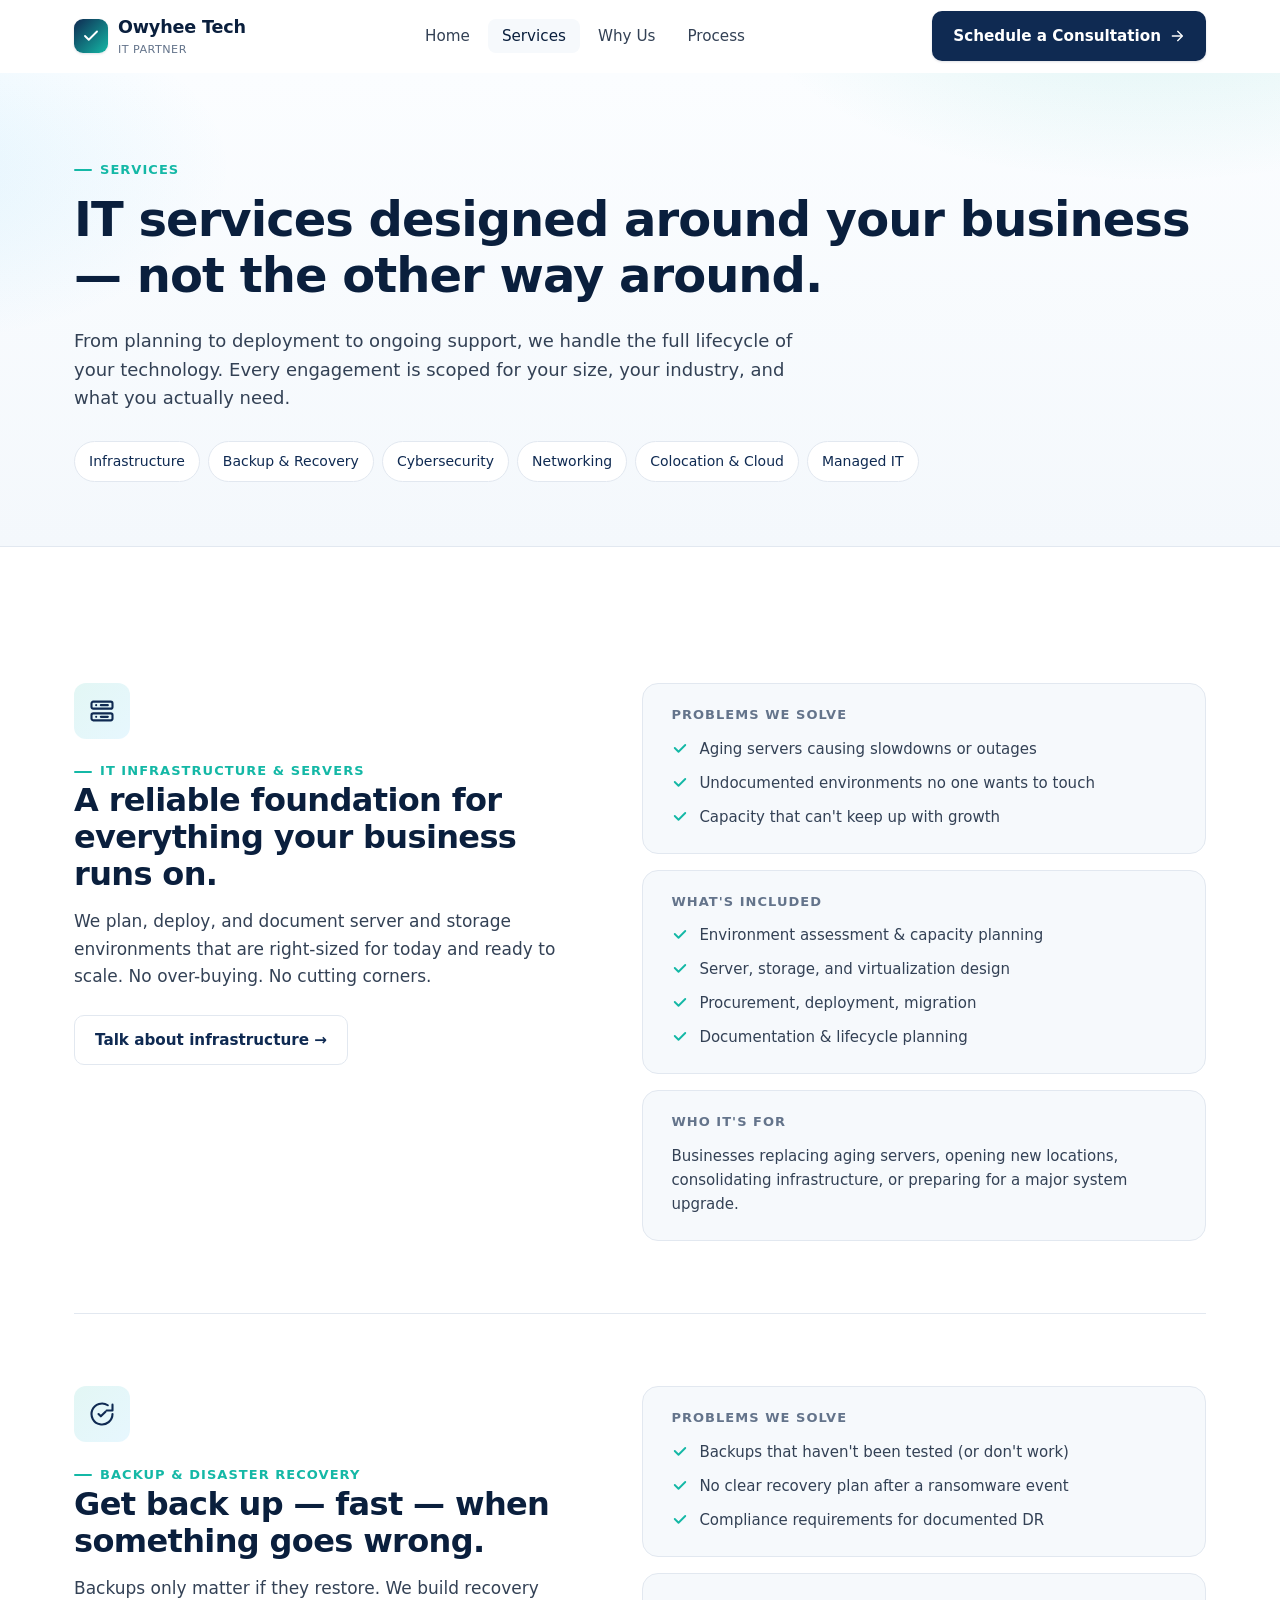
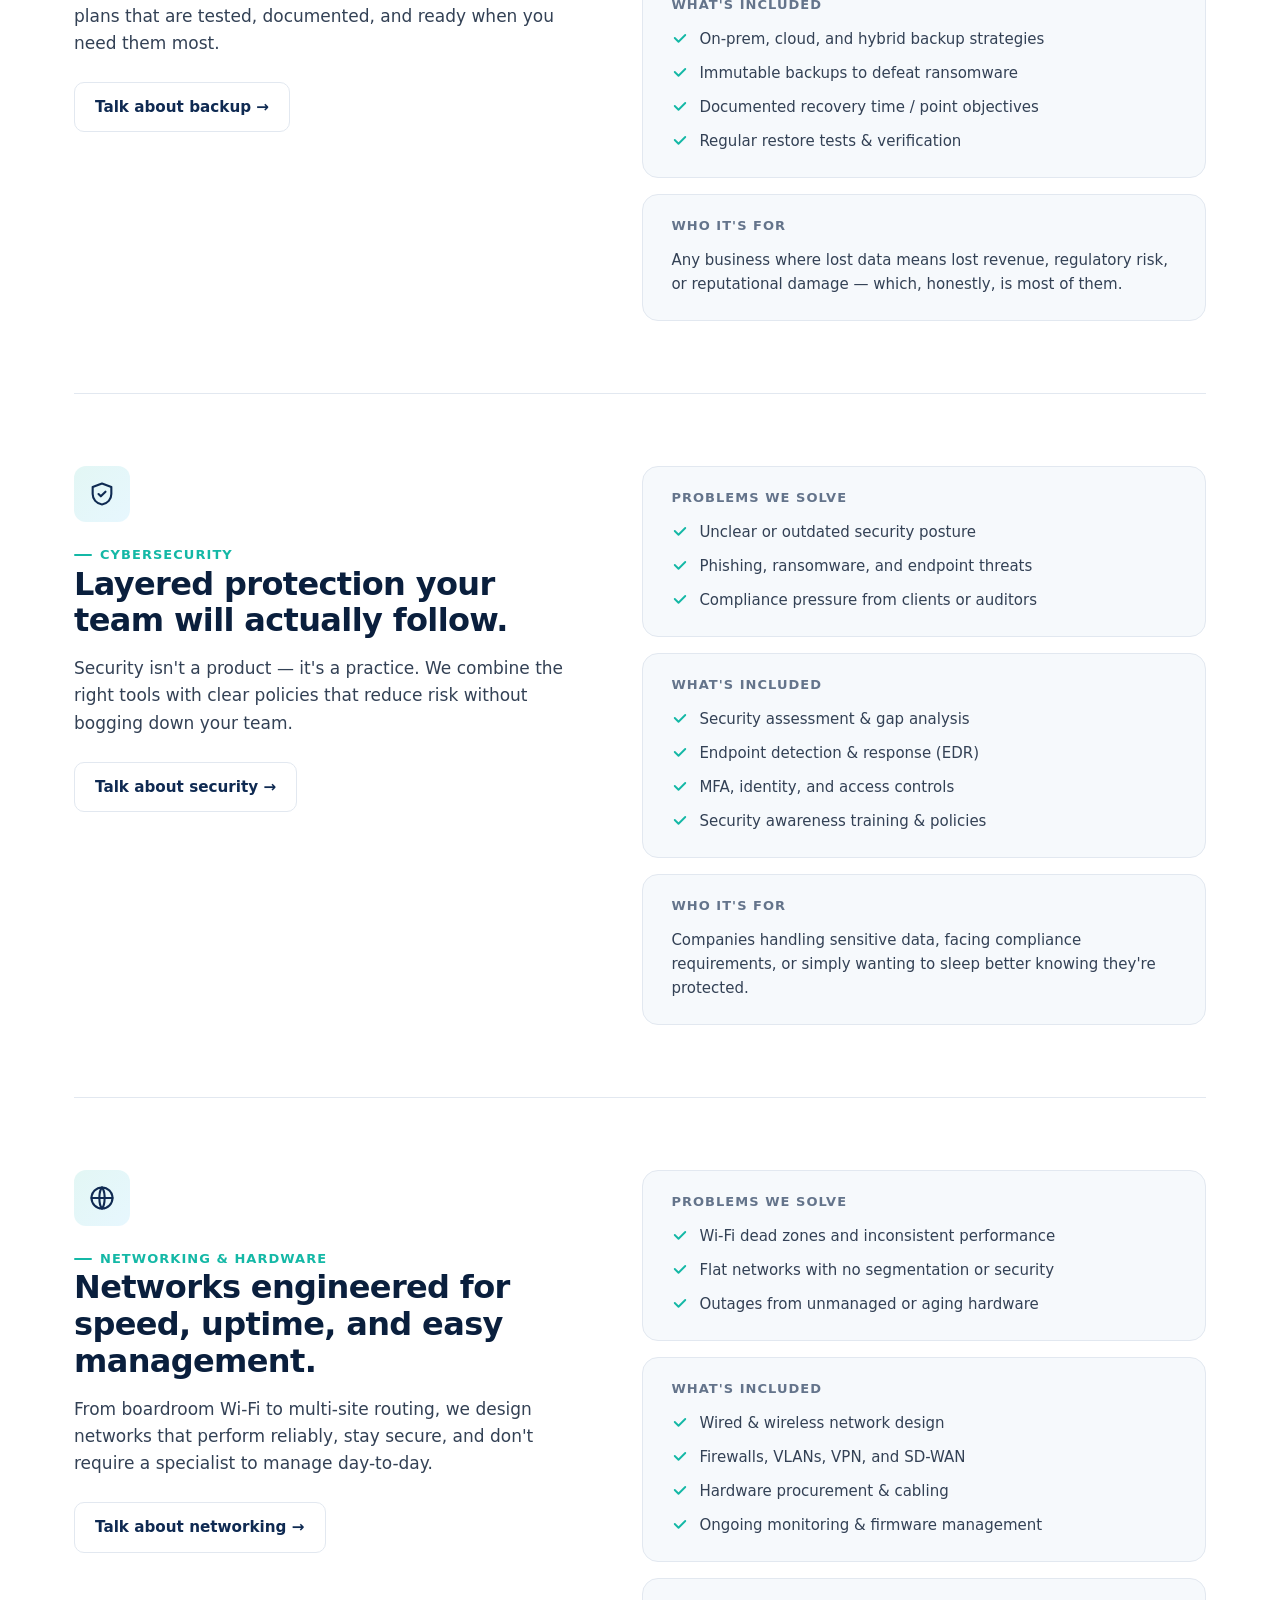
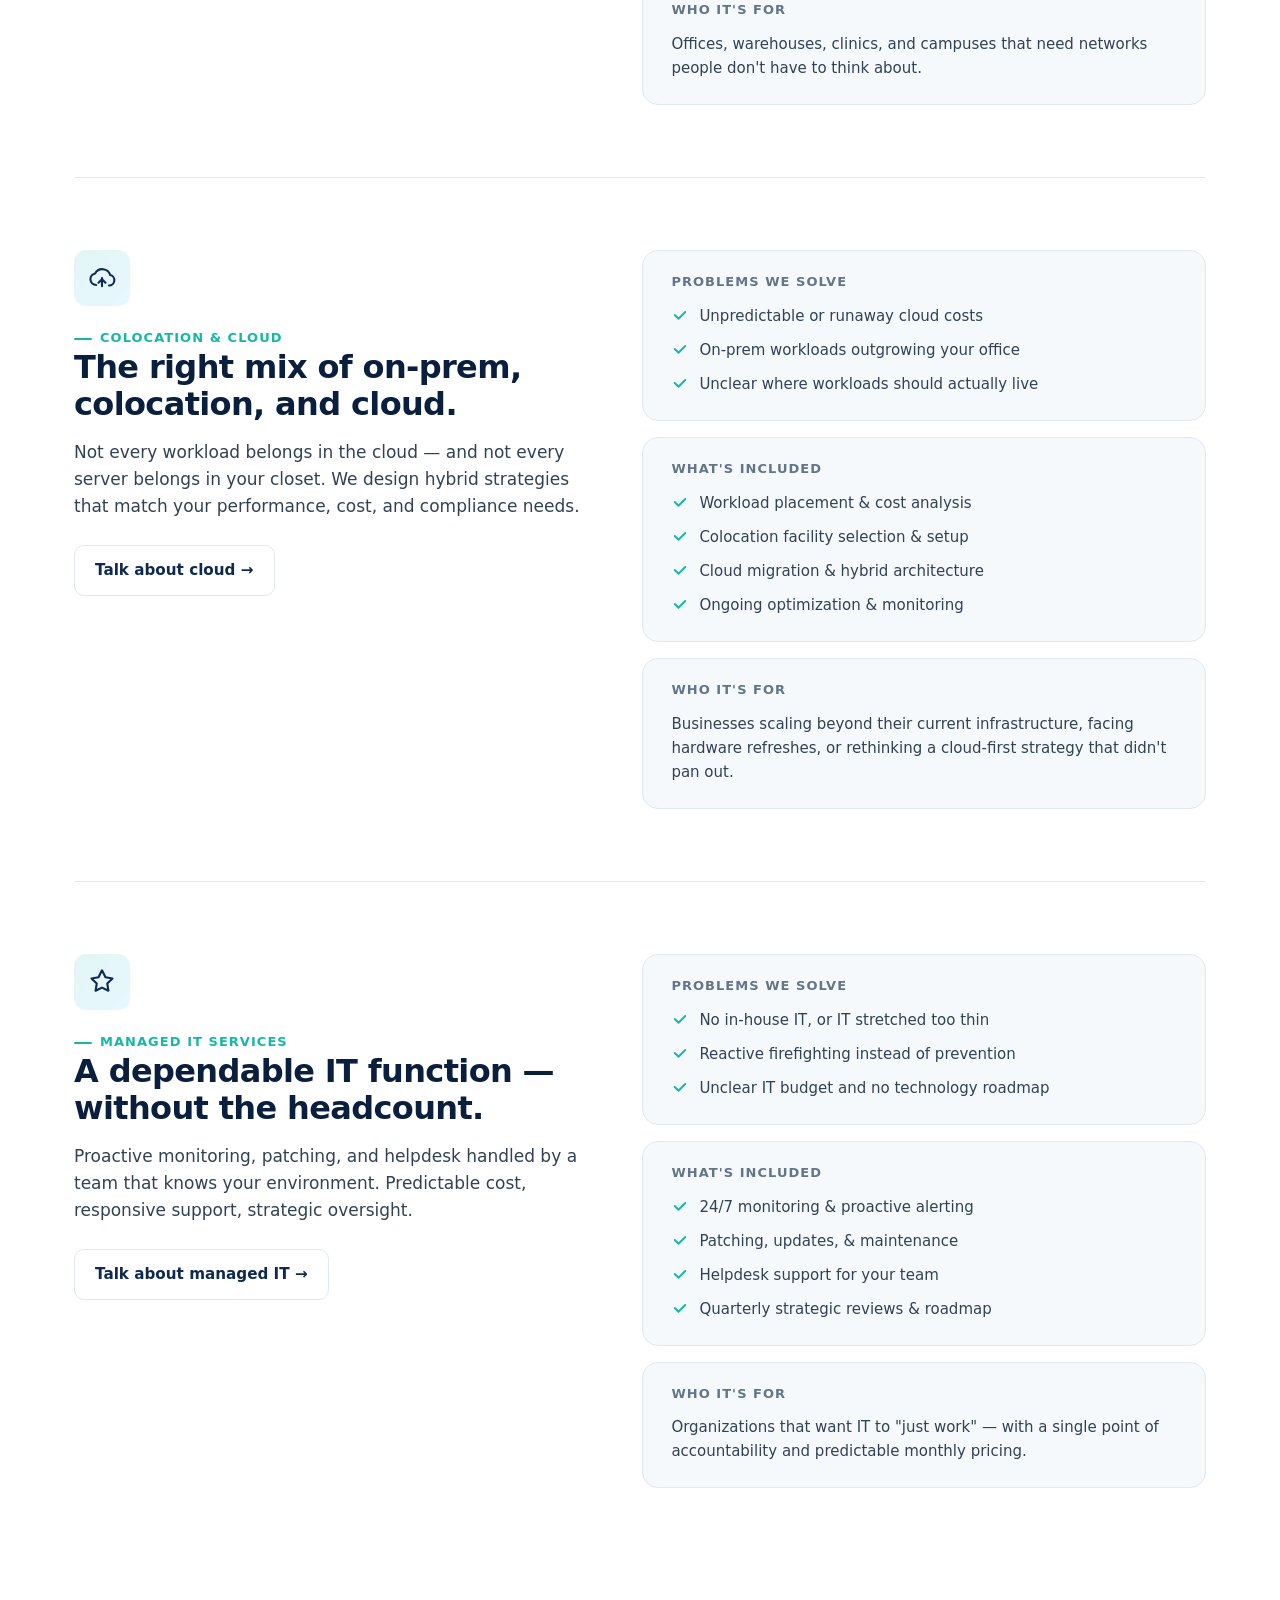
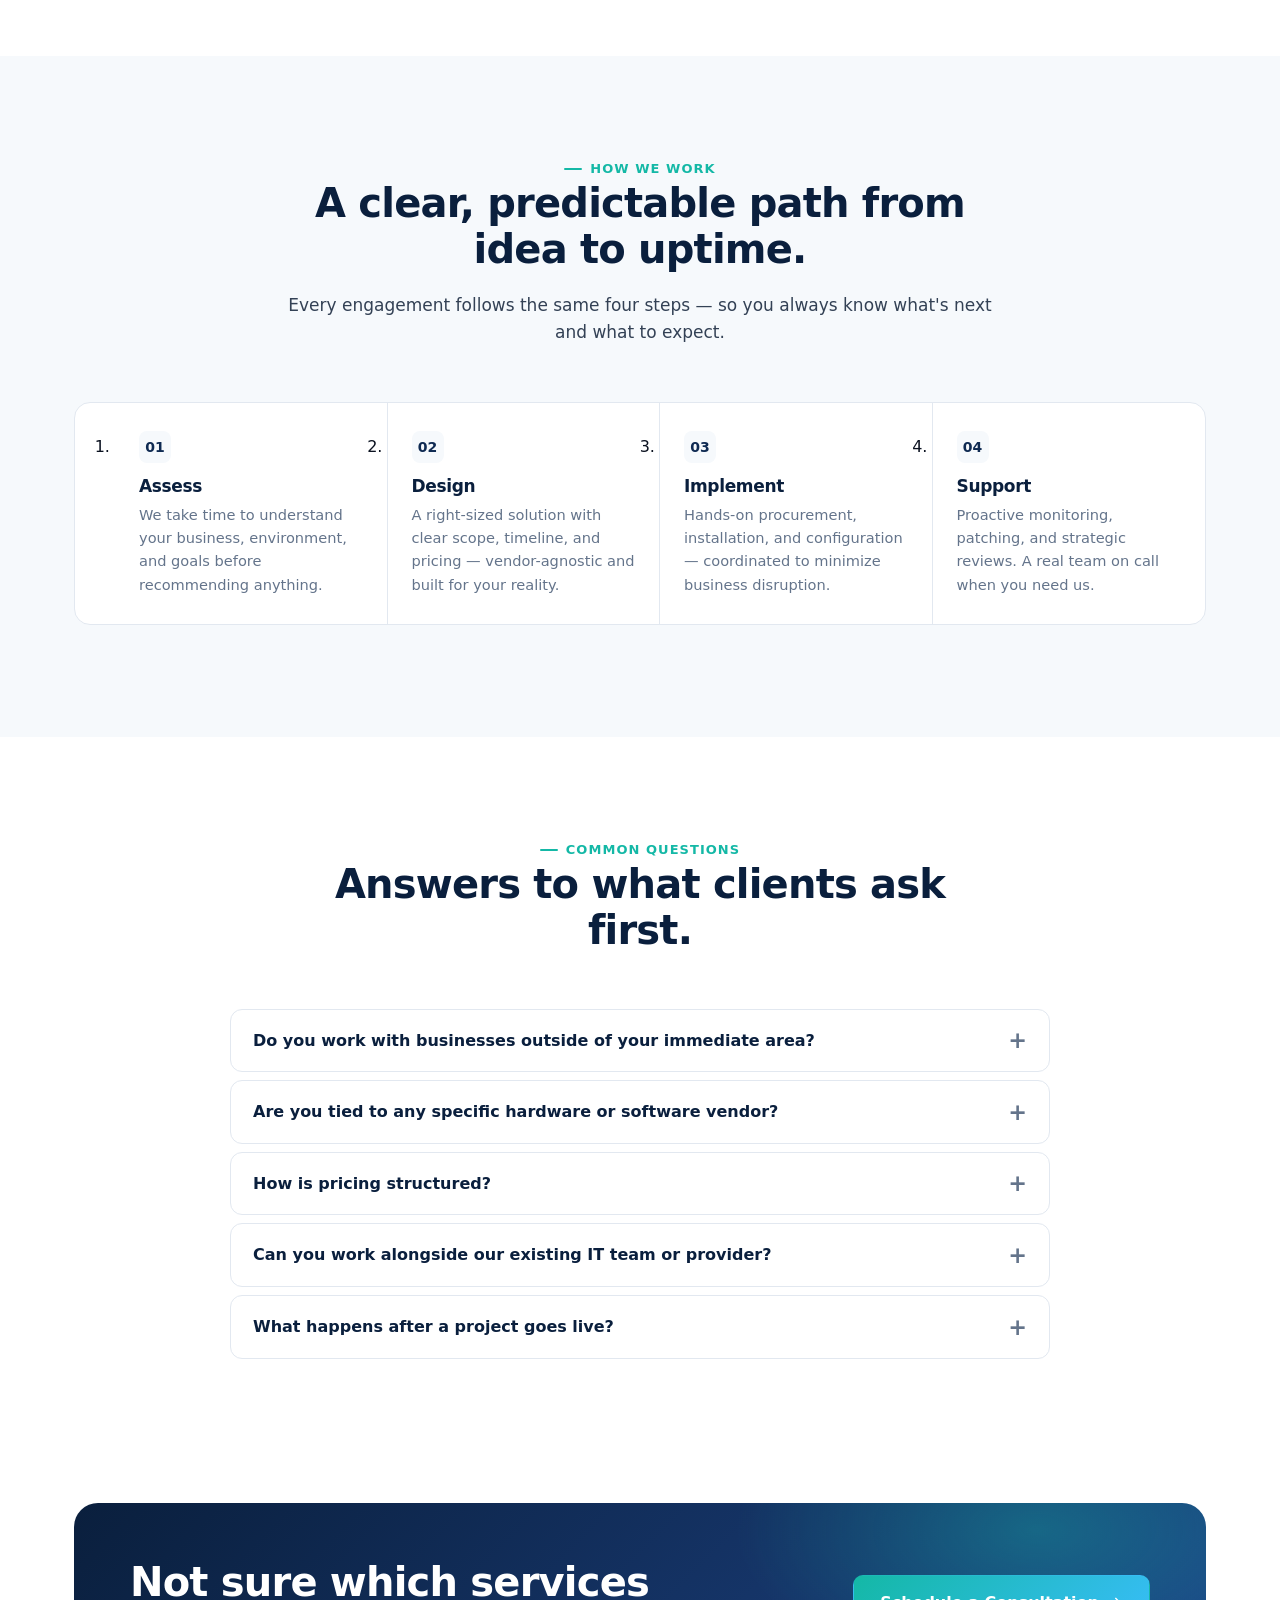
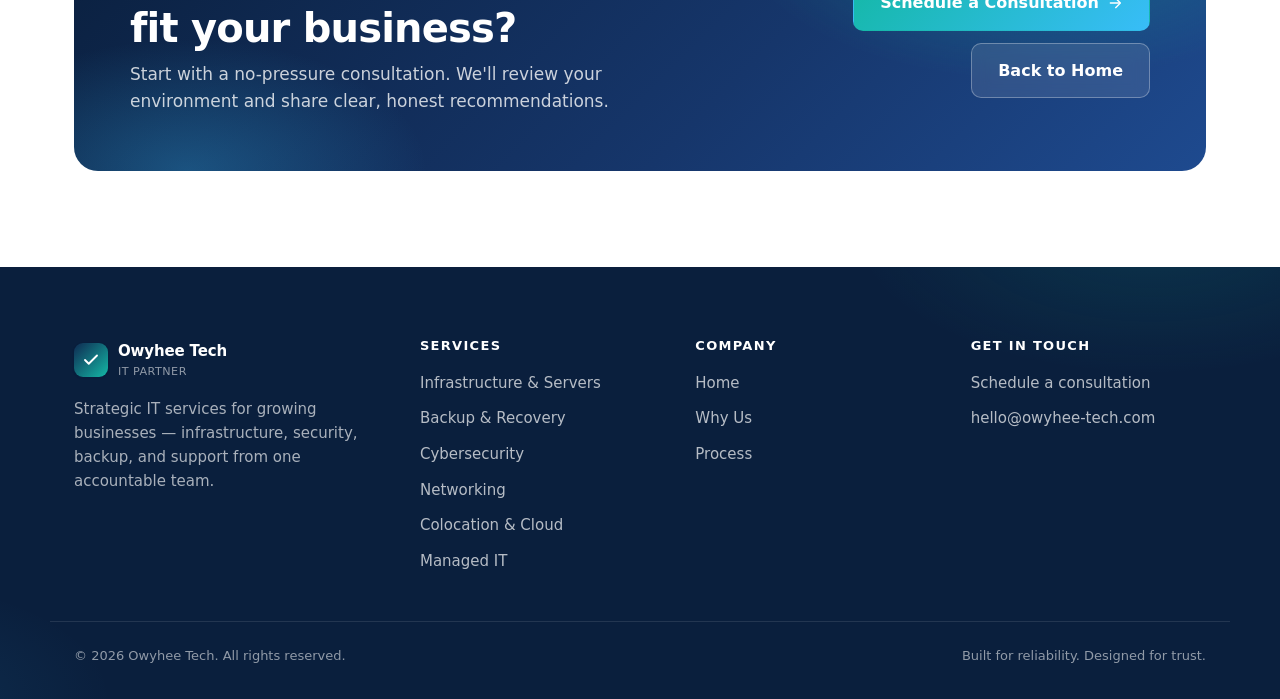
==== services.html @ 57f6e17b "Add Services page and refine homepage markup - New services.html with 6 service detail sections, pro" ====
<!doctype html>
<html lang="en">
<head>
  <meta charset="utf-8" />
  <meta name="viewport" content="width=device-width, initial-scale=1" />
  <title>IT Services — Infrastructure, Security, Cloud &amp; Support | Owyhee Tech</title>
  <meta name="description" content="Complete IT services for small and mid-sized businesses: infrastructure, cybersecurity, backup, networking, cloud, and managed IT support." />
  <meta name="theme-color" content="#0a1f3d" />
  <meta name="robots" content="index, follow" />
  <meta property="og:title" content="Owyhee Tech — IT Services" />
  <meta property="og:description" content="Infrastructure, security, backup, networking, cloud, and managed IT — all under one accountable team." />
  <meta property="og:type" content="website" />
  <link rel="stylesheet" href="assets/css/styles.css" />
  <link rel="icon" href="data:image/svg+xml;utf8,<svg xmlns='http://www.w3.org/2000/svg' viewBox='0 0 32 32'><rect width='32' height='32' rx='8' fill='%230a1f3d'/><path d='M10 16l4 4 8-8' stroke='%2314b8a6' stroke-width='2.5' fill='none' stroke-linecap='round' stroke-linejoin='round'/></svg>" />
</head>
<body>

<a href="#main" class="skip-link">Skip to content</a>

<header class="nav" aria-label="Primary">
  <div class="container nav-inner">
    <a href="index.html" class="brand" aria-label="Owyhee Tech home">
      <span class="brand-mark" aria-hidden="true">
        <svg viewBox="0 0 24 24" fill="none" stroke="currentColor" stroke-width="2.5" stroke-linecap="round" stroke-linejoin="round"><path d="M4 12l5 5L20 6"/></svg>
      </span>
      <span>Owyhee Tech<small>IT Partner</small></span>
    </a>
    <nav aria-label="Main">
      <ul class="nav-links">
        <li><a href="index.html">Home</a></li>
        <li><a href="services.html" class="active">Services</a></li>
        <li><a href="index.html#why">Why Us</a></li>
        <li><a href="#process">Process</a></li>
      </ul>
    </nav>
    <a href="mailto:hello@owyhee-tech.com" class="btn btn-primary nav-cta">
      Schedule a Consultation
      <svg viewBox="0 0 24 24" fill="none" stroke="currentColor" stroke-width="2" stroke-linecap="round" stroke-linejoin="round" aria-hidden="true"><path d="M5 12h14"/><path d="M13 5l7 7-7 7"/></svg>
    </a>
    <button class="nav-toggle" aria-label="Open menu" aria-expanded="false">
      <svg viewBox="0 0 24 24" fill="none" stroke="currentColor" stroke-width="2" stroke-linecap="round" aria-hidden="true"><path d="M3 6h18M3 12h18M3 18h18"/></svg>
    </button>
  </div>
</header>

<main id="main">

  <section class="page-hero" aria-labelledby="ph-title">
    <div class="container">
      <span class="eyebrow reveal">Services</span>
      <h1 id="ph-title" class="reveal" data-delay="1">IT services designed around your business — not the other way around.</h1>
      <p class="reveal" data-delay="2">From planning to deployment to ongoing support, we handle the full lifecycle of your technology. Every engagement is scoped for your size, your industry, and what you actually need.</p>
      <div class="page-hero-anchors reveal" data-delay="3">
        <a href="#infrastructure">Infrastructure</a>
        <a href="#backup">Backup &amp; Recovery</a>
        <a href="#security">Cybersecurity</a>
        <a href="#networking">Networking</a>
        <a href="#cloud">Colocation &amp; Cloud</a>
        <a href="#managed">Managed IT</a>
      </div>
    </div>
  </section>

  <section class="section">
    <div class="container" id="services-list">

      <article id="infrastructure" class="service-detail">
        <div class="reveal">
          <div class="icon-badge">
            <svg viewBox="0 0 24 24" fill="none" stroke="currentColor" stroke-width="1.8" stroke-linecap="round" stroke-linejoin="round"><rect x="3" y="4" width="18" height="6" rx="1.5"/><rect x="3" y="14" width="18" height="6" rx="1.5"/><path d="M7 7h.01M7 17h.01M11 7h6M11 17h6"/></svg>
          </div>
          <span class="eyebrow">IT Infrastructure &amp; Servers</span>
          <h2>A reliable foundation for everything your business runs on.</h2>
          <p class="sub">We plan, deploy, and document server and storage environments that are right-sized for today and ready to scale. No over-buying. No cutting corners.</p>
          <a class="btn btn-ghost" href="mailto:hello@owyhee-tech.com">Talk about infrastructure →</a>
        </div>
        <div class="reveal" data-delay="1">
          <div class="service-detail-card">
            <h4>Problems we solve</h4>
            <ul>
              <li><svg viewBox="0 0 24 24" fill="none" stroke="currentColor" stroke-width="2.5" stroke-linecap="round" stroke-linejoin="round"><path d="M5 12l5 5 9-9"/></svg>Aging servers causing slowdowns or outages</li>
              <li><svg viewBox="0 0 24 24" fill="none" stroke="currentColor" stroke-width="2.5" stroke-linecap="round" stroke-linejoin="round"><path d="M5 12l5 5 9-9"/></svg>Undocumented environments no one wants to touch</li>
              <li><svg viewBox="0 0 24 24" fill="none" stroke="currentColor" stroke-width="2.5" stroke-linecap="round" stroke-linejoin="round"><path d="M5 12l5 5 9-9"/></svg>Capacity that can't keep up with growth</li>
            </ul>
          </div>
          <div class="service-detail-card">
            <h4>What's included</h4>
            <ul>
              <li><svg viewBox="0 0 24 24" fill="none" stroke="currentColor" stroke-width="2.5" stroke-linecap="round" stroke-linejoin="round"><path d="M5 12l5 5 9-9"/></svg>Environment assessment &amp; capacity planning</li>
              <li><svg viewBox="0 0 24 24" fill="none" stroke="currentColor" stroke-width="2.5" stroke-linecap="round" stroke-linejoin="round"><path d="M5 12l5 5 9-9"/></svg>Server, storage, and virtualization design</li>
              <li><svg viewBox="0 0 24 24" fill="none" stroke="currentColor" stroke-width="2.5" stroke-linecap="round" stroke-linejoin="round"><path d="M5 12l5 5 9-9"/></svg>Procurement, deployment, migration</li>
              <li><svg viewBox="0 0 24 24" fill="none" stroke="currentColor" stroke-width="2.5" stroke-linecap="round" stroke-linejoin="round"><path d="M5 12l5 5 9-9"/></svg>Documentation &amp; lifecycle planning</li>
            </ul>
          </div>
          <div class="service-detail-card">
            <h4>Who it's for</h4>
            <p>Businesses replacing aging servers, opening new locations, consolidating infrastructure, or preparing for a major system upgrade.</p>
          </div>
        </div>
      </article>

      <article id="backup" class="service-detail">
        <div class="reveal">
          <div class="icon-badge">
            <svg viewBox="0 0 24 24" fill="none" stroke="currentColor" stroke-width="1.8" stroke-linecap="round" stroke-linejoin="round"><path d="M21 12a9 9 0 11-4-7.5"/><path d="M21 4v5h-5"/><path d="M9 12l2 2 4-4"/></svg>
          </div>
          <span class="eyebrow">Backup &amp; Disaster Recovery</span>
          <h2>Get back up — fast — when something goes wrong.</h2>
          <p class="sub">Backups only matter if they restore. We build recovery plans that are tested, documented, and ready when you need them most.</p>
          <a class="btn btn-ghost" href="mailto:hello@owyhee-tech.com">Talk about backup →</a>
        </div>
        <div class="reveal" data-delay="1">
          <div class="service-detail-card">
            <h4>Problems we solve</h4>
            <ul>
              <li><svg viewBox="0 0 24 24" fill="none" stroke="currentColor" stroke-width="2.5" stroke-linecap="round" stroke-linejoin="round"><path d="M5 12l5 5 9-9"/></svg>Backups that haven't been tested (or don't work)</li>
              <li><svg viewBox="0 0 24 24" fill="none" stroke="currentColor" stroke-width="2.5" stroke-linecap="round" stroke-linejoin="round"><path d="M5 12l5 5 9-9"/></svg>No clear recovery plan after a ransomware event</li>
              <li><svg viewBox="0 0 24 24" fill="none" stroke="currentColor" stroke-width="2.5" stroke-linecap="round" stroke-linejoin="round"><path d="M5 12l5 5 9-9"/></svg>Compliance requirements for documented DR</li>
            </ul>
          </div>
          <div class="service-detail-card">
            <h4>What's included</h4>
            <ul>
              <li><svg viewBox="0 0 24 24" fill="none" stroke="currentColor" stroke-width="2.5" stroke-linecap="round" stroke-linejoin="round"><path d="M5 12l5 5 9-9"/></svg>On-prem, cloud, and hybrid backup strategies</li>
              <li><svg viewBox="0 0 24 24" fill="none" stroke="currentColor" stroke-width="2.5" stroke-linecap="round" stroke-linejoin="round"><path d="M5 12l5 5 9-9"/></svg>Immutable backups to defeat ransomware</li>
              <li><svg viewBox="0 0 24 24" fill="none" stroke="currentColor" stroke-width="2.5" stroke-linecap="round" stroke-linejoin="round"><path d="M5 12l5 5 9-9"/></svg>Documented recovery time / point objectives</li>
              <li><svg viewBox="0 0 24 24" fill="none" stroke="currentColor" stroke-width="2.5" stroke-linecap="round" stroke-linejoin="round"><path d="M5 12l5 5 9-9"/></svg>Regular restore tests &amp; verification</li>
            </ul>
          </div>
          <div class="service-detail-card">
            <h4>Who it's for</h4>
            <p>Any business where lost data means lost revenue, regulatory risk, or reputational damage — which, honestly, is most of them.</p>
          </div>
        </div>
      </article>


      <article id="security" class="service-detail">
        <div class="reveal">
          <div class="icon-badge">
            <svg viewBox="0 0 24 24" fill="none" stroke="currentColor" stroke-width="1.8" stroke-linecap="round" stroke-linejoin="round"><path d="M12 3l8 3v6c0 4.5-3.2 8.3-8 9-4.8-.7-8-4.5-8-9V6l8-3z"/><path d="M9 12l2 2 4-4"/></svg>
          </div>
          <span class="eyebrow">Cybersecurity</span>
          <h2>Layered protection your team will actually follow.</h2>
          <p class="sub">Security isn't a product — it's a practice. We combine the right tools with clear policies that reduce risk without bogging down your team.</p>
          <a class="btn btn-ghost" href="mailto:hello@owyhee-tech.com">Talk about security →</a>
        </div>
        <div class="reveal" data-delay="1">
          <div class="service-detail-card">
            <h4>Problems we solve</h4>
            <ul>
              <li><svg viewBox="0 0 24 24" fill="none" stroke="currentColor" stroke-width="2.5" stroke-linecap="round" stroke-linejoin="round"><path d="M5 12l5 5 9-9"/></svg>Unclear or outdated security posture</li>
              <li><svg viewBox="0 0 24 24" fill="none" stroke="currentColor" stroke-width="2.5" stroke-linecap="round" stroke-linejoin="round"><path d="M5 12l5 5 9-9"/></svg>Phishing, ransomware, and endpoint threats</li>
              <li><svg viewBox="0 0 24 24" fill="none" stroke="currentColor" stroke-width="2.5" stroke-linecap="round" stroke-linejoin="round"><path d="M5 12l5 5 9-9"/></svg>Compliance pressure from clients or auditors</li>
            </ul>
          </div>
          <div class="service-detail-card">
            <h4>What's included</h4>
            <ul>
              <li><svg viewBox="0 0 24 24" fill="none" stroke="currentColor" stroke-width="2.5" stroke-linecap="round" stroke-linejoin="round"><path d="M5 12l5 5 9-9"/></svg>Security assessment &amp; gap analysis</li>
              <li><svg viewBox="0 0 24 24" fill="none" stroke="currentColor" stroke-width="2.5" stroke-linecap="round" stroke-linejoin="round"><path d="M5 12l5 5 9-9"/></svg>Endpoint detection &amp; response (EDR)</li>
              <li><svg viewBox="0 0 24 24" fill="none" stroke="currentColor" stroke-width="2.5" stroke-linecap="round" stroke-linejoin="round"><path d="M5 12l5 5 9-9"/></svg>MFA, identity, and access controls</li>
              <li><svg viewBox="0 0 24 24" fill="none" stroke="currentColor" stroke-width="2.5" stroke-linecap="round" stroke-linejoin="round"><path d="M5 12l5 5 9-9"/></svg>Security awareness training &amp; policies</li>
            </ul>
          </div>
          <div class="service-detail-card">
            <h4>Who it's for</h4>
            <p>Companies handling sensitive data, facing compliance requirements, or simply wanting to sleep better knowing they're protected.</p>
          </div>
        </div>
      </article>

      <article id="networking" class="service-detail">
        <div class="reveal">
          <div class="icon-badge">
            <svg viewBox="0 0 24 24" fill="none" stroke="currentColor" stroke-width="1.8" stroke-linecap="round" stroke-linejoin="round"><circle cx="12" cy="12" r="9"/><path d="M3 12h18"/><path d="M12 3c3 3.5 3 14.5 0 18"/><path d="M12 3c-3 3.5-3 14.5 0 18"/></svg>
          </div>
          <span class="eyebrow">Networking &amp; Hardware</span>
          <h2>Networks engineered for speed, uptime, and easy management.</h2>
          <p class="sub">From boardroom Wi-Fi to multi-site routing, we design networks that perform reliably, stay secure, and don't require a specialist to manage day-to-day.</p>
          <a class="btn btn-ghost" href="mailto:hello@owyhee-tech.com">Talk about networking →</a>
        </div>
        <div class="reveal" data-delay="1">
          <div class="service-detail-card">
            <h4>Problems we solve</h4>
            <ul>
              <li><svg viewBox="0 0 24 24" fill="none" stroke="currentColor" stroke-width="2.5" stroke-linecap="round" stroke-linejoin="round"><path d="M5 12l5 5 9-9"/></svg>Wi-Fi dead zones and inconsistent performance</li>
              <li><svg viewBox="0 0 24 24" fill="none" stroke="currentColor" stroke-width="2.5" stroke-linecap="round" stroke-linejoin="round"><path d="M5 12l5 5 9-9"/></svg>Flat networks with no segmentation or security</li>
              <li><svg viewBox="0 0 24 24" fill="none" stroke="currentColor" stroke-width="2.5" stroke-linecap="round" stroke-linejoin="round"><path d="M5 12l5 5 9-9"/></svg>Outages from unmanaged or aging hardware</li>
            </ul>
          </div>
          <div class="service-detail-card">
            <h4>What's included</h4>
            <ul>
              <li><svg viewBox="0 0 24 24" fill="none" stroke="currentColor" stroke-width="2.5" stroke-linecap="round" stroke-linejoin="round"><path d="M5 12l5 5 9-9"/></svg>Wired &amp; wireless network design</li>
              <li><svg viewBox="0 0 24 24" fill="none" stroke="currentColor" stroke-width="2.5" stroke-linecap="round" stroke-linejoin="round"><path d="M5 12l5 5 9-9"/></svg>Firewalls, VLANs, VPN, and SD-WAN</li>
              <li><svg viewBox="0 0 24 24" fill="none" stroke="currentColor" stroke-width="2.5" stroke-linecap="round" stroke-linejoin="round"><path d="M5 12l5 5 9-9"/></svg>Hardware procurement &amp; cabling</li>
              <li><svg viewBox="0 0 24 24" fill="none" stroke="currentColor" stroke-width="2.5" stroke-linecap="round" stroke-linejoin="round"><path d="M5 12l5 5 9-9"/></svg>Ongoing monitoring &amp; firmware management</li>
            </ul>
          </div>
          <div class="service-detail-card">
            <h4>Who it's for</h4>
            <p>Offices, warehouses, clinics, and campuses that need networks people don't have to think about.</p>
          </div>
        </div>
      </article>


      <article id="cloud" class="service-detail">
        <div class="reveal">
          <div class="icon-badge">
            <svg viewBox="0 0 24 24" fill="none" stroke="currentColor" stroke-width="1.8" stroke-linecap="round" stroke-linejoin="round"><path d="M7 18a5 5 0 01-.9-9.9A7 7 0 0119 9.5a4.5 4.5 0 01-1 8.9"/><path d="M12 12v7"/><path d="M9 16l3-3 3 3"/></svg>
          </div>
          <span class="eyebrow">Colocation &amp; Cloud</span>
          <h2>The right mix of on-prem, colocation, and cloud.</h2>
          <p class="sub">Not every workload belongs in the cloud — and not every server belongs in your closet. We design hybrid strategies that match your performance, cost, and compliance needs.</p>
          <a class="btn btn-ghost" href="mailto:hello@owyhee-tech.com">Talk about cloud →</a>
        </div>
        <div class="reveal" data-delay="1">
          <div class="service-detail-card">
            <h4>Problems we solve</h4>
            <ul>
              <li><svg viewBox="0 0 24 24" fill="none" stroke="currentColor" stroke-width="2.5" stroke-linecap="round" stroke-linejoin="round"><path d="M5 12l5 5 9-9"/></svg>Unpredictable or runaway cloud costs</li>
              <li><svg viewBox="0 0 24 24" fill="none" stroke="currentColor" stroke-width="2.5" stroke-linecap="round" stroke-linejoin="round"><path d="M5 12l5 5 9-9"/></svg>On-prem workloads outgrowing your office</li>
              <li><svg viewBox="0 0 24 24" fill="none" stroke="currentColor" stroke-width="2.5" stroke-linecap="round" stroke-linejoin="round"><path d="M5 12l5 5 9-9"/></svg>Unclear where workloads should actually live</li>
            </ul>
          </div>
          <div class="service-detail-card">
            <h4>What's included</h4>
            <ul>
              <li><svg viewBox="0 0 24 24" fill="none" stroke="currentColor" stroke-width="2.5" stroke-linecap="round" stroke-linejoin="round"><path d="M5 12l5 5 9-9"/></svg>Workload placement &amp; cost analysis</li>
              <li><svg viewBox="0 0 24 24" fill="none" stroke="currentColor" stroke-width="2.5" stroke-linecap="round" stroke-linejoin="round"><path d="M5 12l5 5 9-9"/></svg>Colocation facility selection &amp; setup</li>
              <li><svg viewBox="0 0 24 24" fill="none" stroke="currentColor" stroke-width="2.5" stroke-linecap="round" stroke-linejoin="round"><path d="M5 12l5 5 9-9"/></svg>Cloud migration &amp; hybrid architecture</li>
              <li><svg viewBox="0 0 24 24" fill="none" stroke="currentColor" stroke-width="2.5" stroke-linecap="round" stroke-linejoin="round"><path d="M5 12l5 5 9-9"/></svg>Ongoing optimization &amp; monitoring</li>
            </ul>
          </div>
          <div class="service-detail-card">
            <h4>Who it's for</h4>
            <p>Businesses scaling beyond their current infrastructure, facing hardware refreshes, or rethinking a cloud-first strategy that didn't pan out.</p>
          </div>
        </div>
      </article>

      <article id="managed" class="service-detail">
        <div class="reveal">
          <div class="icon-badge">
            <svg viewBox="0 0 24 24" fill="none" stroke="currentColor" stroke-width="1.8" stroke-linecap="round" stroke-linejoin="round"><path d="M12 2l3 6 6 1-4.5 4.3 1 6.2L12 16.8 6.5 19.5l1-6.2L3 9l6-1 3-6z"/></svg>
          </div>
          <span class="eyebrow">Managed IT Services</span>
          <h2>A dependable IT function — without the headcount.</h2>
          <p class="sub">Proactive monitoring, patching, and helpdesk handled by a team that knows your environment. Predictable cost, responsive support, strategic oversight.</p>
          <a class="btn btn-ghost" href="mailto:hello@owyhee-tech.com">Talk about managed IT →</a>
        </div>
        <div class="reveal" data-delay="1">
          <div class="service-detail-card">
            <h4>Problems we solve</h4>
            <ul>
              <li><svg viewBox="0 0 24 24" fill="none" stroke="currentColor" stroke-width="2.5" stroke-linecap="round" stroke-linejoin="round"><path d="M5 12l5 5 9-9"/></svg>No in-house IT, or IT stretched too thin</li>
              <li><svg viewBox="0 0 24 24" fill="none" stroke="currentColor" stroke-width="2.5" stroke-linecap="round" stroke-linejoin="round"><path d="M5 12l5 5 9-9"/></svg>Reactive firefighting instead of prevention</li>
              <li><svg viewBox="0 0 24 24" fill="none" stroke="currentColor" stroke-width="2.5" stroke-linecap="round" stroke-linejoin="round"><path d="M5 12l5 5 9-9"/></svg>Unclear IT budget and no technology roadmap</li>
            </ul>
          </div>
          <div class="service-detail-card">
            <h4>What's included</h4>
            <ul>
              <li><svg viewBox="0 0 24 24" fill="none" stroke="currentColor" stroke-width="2.5" stroke-linecap="round" stroke-linejoin="round"><path d="M5 12l5 5 9-9"/></svg>24/7 monitoring &amp; proactive alerting</li>
              <li><svg viewBox="0 0 24 24" fill="none" stroke="currentColor" stroke-width="2.5" stroke-linecap="round" stroke-linejoin="round"><path d="M5 12l5 5 9-9"/></svg>Patching, updates, &amp; maintenance</li>
              <li><svg viewBox="0 0 24 24" fill="none" stroke="currentColor" stroke-width="2.5" stroke-linecap="round" stroke-linejoin="round"><path d="M5 12l5 5 9-9"/></svg>Helpdesk support for your team</li>
              <li><svg viewBox="0 0 24 24" fill="none" stroke="currentColor" stroke-width="2.5" stroke-linecap="round" stroke-linejoin="round"><path d="M5 12l5 5 9-9"/></svg>Quarterly strategic reviews &amp; roadmap</li>
            </ul>
          </div>
          <div class="service-detail-card">
            <h4>Who it's for</h4>
            <p>Organizations that want IT to "just work" — with a single point of accountability and predictable monthly pricing.</p>
          </div>
        </div>
      </article>

    </div>
  </section>

  <section id="process" class="section section-soft">
    <div class="container">
      <div class="section-head reveal">
        <span class="eyebrow">How we work</span>
        <h2>A clear, predictable path from idea to uptime.</h2>
        <p>Every engagement follows the same four steps — so you always know what's next and what to expect.</p>
      </div>
      <ol class="process reveal" aria-label="Our four-step process">
        <li class="process-step">
          <div class="process-num" aria-hidden="true">01</div>
          <h3>Assess</h3>
          <p>We take time to understand your business, environment, and goals before recommending anything.</p>
        </li>
        <li class="process-step">
          <div class="process-num" aria-hidden="true">02</div>
          <h3>Design</h3>
          <p>A right-sized solution with clear scope, timeline, and pricing — vendor-agnostic and built for your reality.</p>
        </li>
        <li class="process-step">
          <div class="process-num" aria-hidden="true">03</div>
          <h3>Implement</h3>
          <p>Hands-on procurement, installation, and configuration — coordinated to minimize business disruption.</p>
        </li>
        <li class="process-step">
          <div class="process-num" aria-hidden="true">04</div>
          <h3>Support</h3>
          <p>Proactive monitoring, patching, and strategic reviews. A real team on call when you need us.</p>
        </li>
      </ol>
    </div>
  </section>

  <section class="section">
    <div class="container">
      <div class="section-head reveal">
        <span class="eyebrow">Common questions</span>
        <h2>Answers to what clients ask first.</h2>
      </div>
      <div class="faq reveal">
        <details>
          <summary>Do you work with businesses outside of your immediate area?</summary>
          <p>Yes. While we're rooted locally and believe in hands-on service, we support clients across the region with a mix of on-site visits and remote management. We'll be upfront if geography changes what we can do.</p>
        </details>
        <details>
          <summary>Are you tied to any specific hardware or software vendor?</summary>
          <p>No. We're vendor-agnostic. We recommend the right tool for your environment, budget, and goals — not whatever earns us the highest margin. That independence is core to how we build trust.</p>
        </details>
        <details>
          <summary>How is pricing structured?</summary>
          <p>Project work is quoted with a clear scope and fixed pricing. Managed IT is priced per-user or per-device on a predictable monthly plan. No surprise invoices, no per-ticket charges.</p>
        </details>
        <details>
          <summary>Can you work alongside our existing IT team or provider?</summary>
          <p>Absolutely. We often serve as a specialist extension of in-house IT — handling infrastructure, security, or backup projects — or as a second opinion. Collaboration is the norm, not the exception.</p>
        </details>
        <details>
          <summary>What happens after a project goes live?</summary>
          <p>We document everything, train your team, and offer ongoing support plans. We don't disappear after go-live — most of our clients have worked with us for years.</p>
        </details>
      </div>
    </div>
  </section>

  <section class="section-sm" style="padding:48px 0 96px;">
    <div class="container">
      <div class="cta-band reveal">
        <div class="cta-band-inner">
          <div>
            <h2>Not sure which services fit your business?</h2>
            <p>Start with a no-pressure consultation. We'll review your environment and share clear, honest recommendations.</p>
          </div>
          <div class="cta-band-actions">
            <a href="mailto:hello@owyhee-tech.com" class="btn btn-accent btn-lg">
              Schedule a Consultation
              <svg viewBox="0 0 24 24" fill="none" stroke="currentColor" stroke-width="2" stroke-linecap="round" stroke-linejoin="round" aria-hidden="true"><path d="M5 12h14"/><path d="M13 5l7 7-7 7"/></svg>
            </a>
            <a href="index.html" class="btn btn-light btn-lg">Back to Home</a>
          </div>
        </div>
      </div>
    </div>
  </section>

</main>

<footer class="footer" aria-label="Site footer">
  <div class="container footer-inner">
    <div>
      <a href="index.html" class="brand">
        <span class="brand-mark" aria-hidden="true">
          <svg viewBox="0 0 24 24" fill="none" stroke="currentColor" stroke-width="2.5" stroke-linecap="round" stroke-linejoin="round"><path d="M4 12l5 5L20 6"/></svg>
        </span>
        <span>Owyhee Tech<small>IT Partner</small></span>
      </a>
      <p class="footer-about">Strategic IT services for growing businesses — infrastructure, security, backup, and support from one accountable team.</p>
    </div>
    <div>
      <h4>Services</h4>
      <ul>
        <li><a href="#infrastructure">Infrastructure &amp; Servers</a></li>
        <li><a href="#backup">Backup &amp; Recovery</a></li>
        <li><a href="#security">Cybersecurity</a></li>
        <li><a href="#networking">Networking</a></li>
        <li><a href="#cloud">Colocation &amp; Cloud</a></li>
        <li><a href="#managed">Managed IT</a></li>
      </ul>
    </div>
    <div>
      <h4>Company</h4>
      <ul>
        <li><a href="index.html">Home</a></li>
        <li><a href="index.html#why">Why Us</a></li>
        <li><a href="#process">Process</a></li>
      </ul>
    </div>
    <div>
      <h4>Get in touch</h4>
      <ul>
        <li><a href="mailto:hello@owyhee-tech.com">Schedule a consultation</a></li>
        <li><a href="mailto:hello@owyhee-tech.com">hello@owyhee-tech.com</a></li>
      </ul>
    </div>
  </div>
  <div class="container footer-bottom">
    <span>© <span id="year">2026</span> Owyhee Tech. All rights reserved.</span>
    <span>Built for reliability. Designed for trust.</span>
  </div>
</footer>

<script src="assets/js/main.js" defer></script>
</body>
</html>
---- assets/css/styles.css ----
/* =============================================================================
   Owyhee Tech — Homepage styles
   ----------------------------------------------------------------------------
   Organized sections:
     1. Design tokens
     2. Reset & base
     3. Typography
     4. Layout helpers
     5. Buttons
     6. Navigation
     7. Hero
     8. Services overview
     9. Why choose us
    10. Process
    11. Testimonials
    12. CTA band
    13. Footer
    14. Animations & motion preferences
   ============================================================================= */


/* -----------------------------------------------------------------------------
   1. Design tokens
----------------------------------------------------------------------------- */
:root {
  /* Color — primary (navy) */
  --navy-900: #0a1f3d;
  --navy-800: #0f2a52;
  --navy-700: #16366b;
  --navy-600: #1f4685;

  /* Color — accent (teal / sky) */
  --teal-500: #14b8a6;
  --teal-400: #2dd4bf;
  --teal-300: #5eead4;
  --sky-500:  #38bdf8;

  /* Color — ink (text) */
  --ink-900: #0b1220;
  --ink-700: #334155;
  --ink-500: #64748b;
  --ink-400: #94a3b8;

  /* Color — surfaces */
  --bg:        #ffffff;
  --bg-soft:   #f6f9fc;
  --line:      #e2e8f0;
  --line-soft: #eef3f8;

  /* Radii */
  --radius-sm: 8px;
  --radius:    14px;
  --radius-lg: 20px;

  /* Shadows */
  --shadow-sm: 0 1px 2px rgba(10, 31, 61, 0.06), 0 1px 3px rgba(10, 31, 61, 0.08);
  --shadow-md: 0 10px 25px -10px rgba(10, 31, 61, 0.18), 0 4px 10px -6px rgba(10, 31, 61, 0.08);
  --shadow-lg: 0 30px 60px -20px rgba(10, 31, 61, 0.25);

  /* Motion */
  --ease: cubic-bezier(0.16, 1, 0.3, 1);

  /* Layout */
  --container: 1180px;
  --gutter: 24px;

  /* Type stack — system fonts, no external deps */
  --font-sans: "Inter", ui-sans-serif, system-ui, -apple-system, BlinkMacSystemFont,
               "Segoe UI", Roboto, "Helvetica Neue", Arial, sans-serif;
  --font-display: "Manrope", var(--font-sans);
}


/* -----------------------------------------------------------------------------
   2. Reset & base
----------------------------------------------------------------------------- */
*, *::before, *::after { box-sizing: border-box; }

html {
  scroll-behavior: smooth;
  -webkit-text-size-adjust: 100%;
}

body {
  margin: 0;
  background: var(--bg);
  color: var(--ink-900);
  font-family: var(--font-sans);
  font-size: 16px;
  line-height: 1.6;
  -webkit-font-smoothing: antialiased;
  text-rendering: optimizeLegibility;
}

img, svg { display: block; max-width: 100%; }
a { color: var(--navy-700); text-decoration: none; transition: color .2s var(--ease); }
a:hover { color: var(--teal-500); }

:focus-visible {
  outline: 2px solid var(--teal-500);
  outline-offset: 2px;
  border-radius: 4px;
}

.skip-link {
  position: absolute;
  left: 12px; top: 12px;
  padding: 10px 14px;
  background: var(--navy-900); color: #fff;
  border-radius: 8px;
  transform: translateY(-150%);
  transition: transform .2s var(--ease);
  z-index: 100;
}
.skip-link:focus { transform: translateY(0); color: #fff; }


/* -----------------------------------------------------------------------------
   3. Typography
----------------------------------------------------------------------------- */
h1, h2, h3, h4 {
  font-family: var(--font-display);
  color: var(--navy-900);
  letter-spacing: -0.02em;
  line-height: 1.15;
  margin: 0 0 .5em;
}
h1 { font-size: clamp(2.25rem, 4vw + 1rem, 3.75rem); font-weight: 800; }
h2 { font-size: clamp(1.75rem, 2vw + 1rem, 2.5rem); font-weight: 700; }
h3 { font-size: 1.25rem; font-weight: 700; }
h4 { font-size: 1rem; font-weight: 600; }

p { margin: 0 0 1em; color: var(--ink-700); }
p.lead { font-size: 1.125rem; }

.eyebrow {
  display: inline-flex;
  align-items: center;
  gap: 8px;
  font-size: .8125rem;
  font-weight: 600;
  letter-spacing: .08em;
  text-transform: uppercase;
  color: var(--teal-500);
}
.eyebrow::before {
  content: "";
  width: 18px; height: 2px;
  background: var(--teal-500);
  border-radius: 2px;
}


/* -----------------------------------------------------------------------------
   4. Layout helpers
----------------------------------------------------------------------------- */
.container {
  max-width: var(--container);
  margin: 0 auto;
  padding: 0 var(--gutter);
}

.section        { padding: 96px 0; }
.section-soft   { background: var(--bg-soft); }
@media (max-width: 640px) {
  .section { padding: 64px 0; }
}

.section-head {
  max-width: 720px;
  margin: 0 auto 56px;
  text-align: center;
}
.section-head p { font-size: 1.0625rem; }

.grid { display: grid; gap: 24px; }
.grid-3 { grid-template-columns: repeat(3, 1fr); }
.grid-4 { grid-template-columns: repeat(4, 1fr); }

@media (max-width: 980px) {
  .grid-3, .grid-4 { grid-template-columns: repeat(2, 1fr); }
}
@media (max-width: 640px) {
  .grid-3, .grid-4 { grid-template-columns: 1fr; }
}


/* -----------------------------------------------------------------------------
   5. Buttons
----------------------------------------------------------------------------- */
.btn {
  display: inline-flex;
  align-items: center;
  gap: 8px;
  padding: 12px 20px;
  border-radius: 10px;
  border: 1px solid transparent;
  font: inherit;
  font-weight: 600;
  font-size: .95rem;
  cursor: pointer;
  white-space: nowrap;
  transition:
    transform .2s var(--ease),
    background .2s var(--ease),
    border-color .2s var(--ease),
    color .2s var(--ease),
    box-shadow .2s var(--ease);
}
.btn svg { width: 16px; height: 16px; }
.btn-lg  { padding: 14px 26px; font-size: 1rem; }

.btn-primary {
  background: var(--navy-800);
  color: #fff;
  box-shadow: var(--shadow-sm);
}
.btn-primary:hover {
  background: var(--navy-900);
  color: #fff;
  transform: translateY(-1px);
  box-shadow: var(--shadow-md);
}

.btn-accent {
  background: linear-gradient(135deg, var(--teal-500), var(--sky-500));
  color: #fff;
}
.btn-accent:hover {
  color: #fff;
  transform: translateY(-1px);
  box-shadow: var(--shadow-md);
}

.btn-ghost {
  background: transparent;
  color: var(--navy-800);
  border-color: var(--line);
}
.btn-ghost:hover {
  border-color: var(--navy-800);
  color: var(--navy-900);
}

.btn-light {
  background: rgba(255, 255, 255, 0.1);
  color: #fff;
  border-color: rgba(255, 255, 255, 0.3);
  backdrop-filter: blur(8px);
}
.btn-light:hover {
  background: rgba(255, 255, 255, 0.18);
  color: #fff;
}


/* -----------------------------------------------------------------------------
   6. Navigation
----------------------------------------------------------------------------- */
.nav {
  position: sticky;
  top: 0;
  z-index: 50;
  background: rgba(255, 255, 255, 0.85);
  backdrop-filter: saturate(180%) blur(10px);
  -webkit-backdrop-filter: saturate(180%) blur(10px);
  border-bottom: 1px solid transparent;
  transition: border-color .2s var(--ease), box-shadow .2s var(--ease);
}
.nav.scrolled {
  border-color: var(--line);
  box-shadow: 0 1px 0 rgba(10, 31, 61, 0.04);
}

.nav-inner {
  display: flex;
  align-items: center;
  justify-content: space-between;
  height: 72px;
}

.brand {
  display: flex;
  align-items: center;
  gap: 10px;
  font-family: var(--font-display);
  font-weight: 800;
  color: var(--navy-900);
  font-size: 1.1rem;
  letter-spacing: -0.01em;
}
.brand:hover { color: var(--navy-900); }
.brand small {
  display: block;
  font-family: var(--font-sans);
  font-size: .7rem;
  font-weight: 500;
  color: var(--ink-500);
  letter-spacing: .04em;
  text-transform: uppercase;
}

.brand-mark {
  width: 34px; height: 34px;
  border-radius: 9px;
  background: linear-gradient(135deg, var(--navy-800), var(--teal-500));
  display: grid;
  place-items: center;
  color: #fff;
  box-shadow: var(--shadow-sm);
}
.brand-mark svg { width: 18px; height: 18px; }

.nav-links {
  display: flex;
  align-items: center;
  gap: 4px;
  list-style: none;
  margin: 0;
  padding: 0;
}
.nav-links a {
  padding: 8px 14px;
  border-radius: 8px;
  color: var(--ink-700);
  font-weight: 500;
  font-size: .95rem;
}
.nav-links a:hover,
.nav-links a.active {
  color: var(--navy-900);
  background: var(--bg-soft);
}

.nav-cta { margin-left: 8px; }

.nav-toggle {
  display: none;
  width: 40px; height: 40px;
  border: 1px solid var(--line);
  background: transparent;
  border-radius: 8px;
  color: var(--navy-900);
  cursor: pointer;
}
.nav-toggle svg { width: 22px; height: 22px; margin: auto; }

@media (max-width: 880px) {
  .nav-links, .nav-cta { display: none; }
  .nav-toggle { display: inline-flex; align-items: center; justify-content: center; }

  .nav.open .nav-links {
    display: flex;
    position: absolute;
    top: 72px; left: 0; right: 0;
    flex-direction: column;
    align-items: stretch;
    background: #fff;
    padding: 16px var(--gutter);
    border-bottom: 1px solid var(--line);
    box-shadow: var(--shadow-md);
    gap: 4px;
  }
  .nav.open .nav-links a { padding: 12px 14px; }

  .nav.open .nav-cta {
    display: inline-flex;
    position: absolute;
    top: calc(72px + 260px);
    left: var(--gutter);
    right: var(--gutter);
    margin: 0;
    justify-content: center;
  }
}


/* -----------------------------------------------------------------------------
   7. Hero
----------------------------------------------------------------------------- */
.hero {
  position: relative;
  overflow: hidden;
  padding: 96px 0 112px;
  background:
    radial-gradient(1000px 500px at 85% -10%, rgba(20, 184, 166, 0.18), transparent 60%),
    radial-gradient(800px 400px at -10% 10%, rgba(56, 189, 248, 0.14), transparent 60%),
    linear-gradient(180deg, #fbfdff 0%, #f4f8fc 100%);
}
.hero::before {
  content: "";
  position: absolute;
  inset: 0;
  background-image:
    linear-gradient(to right, rgba(15, 42, 82, 0.05) 1px, transparent 1px),
    linear-gradient(to bottom, rgba(15, 42, 82, 0.05) 1px, transparent 1px);
  background-size: 48px 48px;
  mask-image: radial-gradient(ellipse at center, black 30%, transparent 75%);
  -webkit-mask-image: radial-gradient(ellipse at center, black 30%, transparent 75%);
  pointer-events: none;
}

.hero-inner {
  position: relative;
  max-width: 880px;
  margin: 0 auto;
  text-align: center;
}

.hero h1 { margin-bottom: 20px; }
.hero h1 .grad {
  background: linear-gradient(135deg, var(--navy-800), var(--teal-500));
  -webkit-background-clip: text;
  background-clip: text;
  color: transparent;
}
.hero p.lead {
  font-size: 1.1875rem;
  color: var(--ink-700);
  max-width: 680px;
  margin: 0 auto 32px;
}

.hero-ctas {
  display: inline-flex;
  flex-wrap: wrap;
  gap: 12px;
  justify-content: center;
}

.hero-trust {
  margin-top: 56px;
  padding-top: 32px;
  border-top: 1px solid rgba(15, 42, 82, 0.08);
  display: flex;
  flex-wrap: wrap;
  gap: 24px 40px;
  justify-content: center;
  align-items: center;
  color: var(--ink-500);
  font-size: .875rem;
}
.hero-trust strong { color: var(--navy-900); font-weight: 600; }


/* -----------------------------------------------------------------------------
   8. Services overview
----------------------------------------------------------------------------- */
.card {
  background: #fff;
  border: 1px solid var(--line);
  border-radius: var(--radius);
  padding: 28px;
  transition:
    transform .25s var(--ease),
    box-shadow .25s var(--ease),
    border-color .25s var(--ease);
}
.card:hover {
  transform: translateY(-3px);
  box-shadow: var(--shadow-md);
  border-color: #cfe0ef;
}
.card h3 { margin-bottom: 8px; }
.card p  { color: var(--ink-700); font-size: .9375rem; margin-bottom: 0; }

.icon-badge {
  width: 48px; height: 48px;
  border-radius: 12px;
  display: grid;
  place-items: center;
  background: linear-gradient(135deg, rgba(20, 184, 166, 0.12), rgba(56, 189, 248, 0.12));
  color: var(--navy-800);
  margin-bottom: 16px;
}
.icon-badge svg { width: 24px; height: 24px; }

.card-link {
  display: inline-flex;
  align-items: center;
  gap: 6px;
  margin-top: 16px;
  font-weight: 600;
  font-size: .9rem;
  color: var(--navy-700);
}
.card-link svg {
  width: 14px; height: 14px;
  transition: transform .2s var(--ease);
}
.card:hover .card-link svg { transform: translateX(3px); }


/* -----------------------------------------------------------------------------
   9. Why choose us
----------------------------------------------------------------------------- */
.feature-row {
  display: grid;
  grid-template-columns: minmax(0, 1fr) minmax(0, 1.1fr);
  gap: 64px;
  align-items: center;
}
@media (max-width: 860px) {
  .feature-row { grid-template-columns: 1fr; gap: 32px; }
}

.feature-list {
  list-style: none;
  margin: 24px 0 0;
  padding: 0;
  display: grid;
  gap: 16px;
}
.feature-list li {
  display: flex;
  gap: 14px;
  align-items: flex-start;
  padding: 14px 16px;
  border: 1px solid var(--line);
  border-radius: 12px;
  background: #fff;
}
.feature-list .check {
  flex: none;
  width: 28px; height: 28px;
  border-radius: 8px;
  background: rgba(20, 184, 166, 0.12);
  color: var(--teal-500);
  display: grid;
  place-items: center;
}
.feature-list .check svg { width: 16px; height: 16px; }
.feature-list h4 {
  margin: 0 0 2px;
  font-family: var(--font-sans);
  font-size: 1rem;
  color: var(--navy-900);
  font-weight: 600;
}
.feature-list p {
  margin: 0;
  font-size: .9125rem;
  color: var(--ink-500);
}

/* Visual panel (right side of "why choose us") */
.visual {
  position: relative;
  padding: 24px;
  border-radius: var(--radius-lg);
  background: linear-gradient(135deg, #0a1f3d 0%, #16366b 60%, #1f4685 100%);
  color: #fff;
  box-shadow: var(--shadow-lg);
  overflow: hidden;
}
.visual::before {
  content: "";
  position: absolute;
  inset: 0;
  background:
    radial-gradient(400px 200px at 90% 10%, rgba(20, 184, 166, 0.35), transparent 60%),
    radial-gradient(300px 150px at 10% 110%, rgba(56, 189, 248, 0.3), transparent 60%);
  pointer-events: none;
}
.visual-header {
  position: relative;
  display: flex;
  justify-content: space-between;
  align-items: center;
  margin-bottom: 16px;
}
.visual-header-label {
  font-size: .75rem;
  color: rgba(255, 255, 255, 0.65);
  text-transform: uppercase;
  letter-spacing: .08em;
}
.visual-header-title {
  font-family: var(--font-display);
  font-weight: 700;
  color: #fff;
  font-size: 1.1rem;
}
.visual-status {
  display: inline-flex;
  align-items: center;
  gap: 8px;
  padding: 6px 10px;
  border-radius: 999px;
  background: rgba(20, 184, 166, 0.15);
  color: var(--teal-300);
  font-size: .75rem;
  font-weight: 600;
}
.visual-status::before {
  content: "";
  width: 8px; height: 8px;
  border-radius: 50%;
  background: var(--teal-400);
  box-shadow: 0 0 0 4px rgba(45, 212, 191, 0.18);
}
.visual-grid {
  position: relative;
  display: grid;
  grid-template-columns: repeat(3, 1fr);
  gap: 12px;
}
.visual-tile {
  padding: 16px 14px;
  border-radius: 12px;
  background: rgba(255, 255, 255, 0.06);
  border: 1px solid rgba(255, 255, 255, 0.1);
  backdrop-filter: blur(6px);
}
.visual-tile .metric {
  font-family: var(--font-display);
  font-size: 1.4rem;
  font-weight: 700;
  color: #fff;
  letter-spacing: -0.02em;
}
.visual-tile .label {
  font-size: .75rem;
  color: rgba(255, 255, 255, 0.65);
  text-transform: uppercase;
  letter-spacing: .06em;
}
.visual-tile.wide {
  grid-column: span 3;
  display: flex;
  align-items: center;
  gap: 14px;
}
.visual-tile.wide .icon-badge {
  width: 40px; height: 40px;
  margin: 0;
  background: rgba(20, 184, 166, 0.22);
  color: var(--teal-300);
}
.visual-tile.wide .icon-badge svg { width: 20px; height: 20px; }
.visual-tile .headline {
  font-family: var(--font-display);
  font-weight: 600;
  color: #fff;
}
.visual-tile .sub {
  margin: 0;
  color: rgba(255, 255, 255, 0.7);
  font-size: .85rem;
}


/* -----------------------------------------------------------------------------
  10. Process
----------------------------------------------------------------------------- */
.process {
  display: grid;
  grid-template-columns: repeat(4, 1fr);
  border: 1px solid var(--line);
  border-radius: 16px;
  overflow: hidden;
  background: #fff;
}
@media (max-width: 860px) { .process { grid-template-columns: 1fr 1fr; } }
@media (max-width: 520px) { .process { grid-template-columns: 1fr; } }

.process-step {
  padding: 28px 24px;
  border-right: 1px solid var(--line);
}
.process-step:last-child { border-right: none; }

@media (max-width: 860px) {
  .process-step { border-right: 1px solid var(--line); border-bottom: 1px solid var(--line); }
  .process-step:nth-child(2n) { border-right: none; }
  .process-step:nth-last-child(-n+2) { border-bottom: none; }
}
@media (max-width: 520px) {
  .process-step { border-right: none; }
}

.process-num {
  display: inline-flex;
  align-items: center;
  justify-content: center;
  width: 32px; height: 32px;
  border-radius: 8px;
  background: var(--bg-soft);
  color: var(--navy-800);
  font-family: var(--font-display);
  font-weight: 700;
  font-size: .875rem;
  margin-bottom: 14px;
}
.process-step h3 { font-size: 1.0625rem; margin-bottom: 6px; }
.process-step p  { margin: 0; color: var(--ink-500); font-size: .9125rem; }


/* -----------------------------------------------------------------------------
  11. Testimonials
----------------------------------------------------------------------------- */
.testimonial {
  padding: 28px;
  background: #fff;
  border: 1px solid var(--line);
  border-radius: 16px;
}
.testimonial .stars {
  color: var(--teal-500);
  letter-spacing: 2px;
  font-size: .9rem;
  margin-bottom: 14px;
}
.testimonial p {
  font-size: 1.0625rem;
  color: var(--ink-900);
  line-height: 1.6;
  margin-bottom: 20px;
}
.testimonial .who {
  display: flex;
  align-items: center;
  gap: 12px;
}
.testimonial .avatar {
  width: 40px; height: 40px;
  border-radius: 50%;
  background: linear-gradient(135deg, var(--navy-700), var(--teal-500));
  color: #fff;
  display: grid;
  place-items: center;
  font-family: var(--font-display);
  font-weight: 700;
}
.testimonial .name { font-weight: 600; color: var(--navy-900); line-height: 1.2; }
.testimonial .role { font-size: .8125rem; color: var(--ink-500); }


/* -----------------------------------------------------------------------------
  12. CTA band
----------------------------------------------------------------------------- */
.cta-band {
  position: relative;
  padding: 56px;
  border-radius: 24px;
  background: linear-gradient(135deg, var(--navy-900) 0%, var(--navy-700) 60%, #1e4a8f 100%);
  color: #fff;
  overflow: hidden;
}
.cta-band::before {
  content: "";
  position: absolute;
  inset: 0;
  background:
    radial-gradient(500px 250px at 85% 10%, rgba(20, 184, 166, 0.35), transparent 60%),
    radial-gradient(400px 220px at 10% 100%, rgba(56, 189, 248, 0.28), transparent 60%);
  pointer-events: none;
}
.cta-band-inner {
  position: relative;
  display: grid;
  grid-template-columns: 1.3fr 1fr;
  gap: 32px;
  align-items: center;
}
.cta-band h2 { color: #fff; margin-bottom: 10px; }
.cta-band p  { margin: 0; color: rgba(255, 255, 255, 0.78); font-size: 1.0625rem; }
.cta-band-actions {
  display: flex;
  flex-wrap: wrap;
  gap: 12px;
  justify-content: flex-end;
}
@media (max-width: 820px) {
  .cta-band { padding: 40px 28px; }
  .cta-band-inner { grid-template-columns: 1fr; }
  .cta-band-actions { justify-content: flex-start; }
}


/* -----------------------------------------------------------------------------
  13. Footer
----------------------------------------------------------------------------- */
.footer {
  position: relative;
  padding: 72px 0 32px;
  background: var(--navy-900);
  color: rgba(255, 255, 255, 0.72);
  overflow: hidden;
}
.footer::before {
  content: "";
  position: absolute;
  inset: 0;
  background:
    radial-gradient(500px 250px at 90% -10%, rgba(20, 184, 166, 0.14), transparent 60%),
    radial-gradient(400px 200px at -10% 100%, rgba(56, 189, 248, 0.1), transparent 60%);
  pointer-events: none;
}

.footer-inner {
  position: relative;
  display: grid;
  grid-template-columns: 1.3fr 1fr 1fr 1fr;
  gap: 40px;
}
@media (max-width: 820px) { .footer-inner { grid-template-columns: 1fr 1fr; gap: 32px; } }
@media (max-width: 520px) { .footer-inner { grid-template-columns: 1fr; } }

.footer h4 {
  margin: 0 0 16px;
  color: #fff;
  font-family: var(--font-sans);
  font-size: .8125rem;
  font-weight: 600;
  letter-spacing: .1em;
  text-transform: uppercase;
}
.footer ul {
  list-style: none;
  margin: 0;
  padding: 0;
  display: grid;
  gap: 10px;
}
.footer a {
  color: rgba(255, 255, 255, 0.7);
  font-size: .9375rem;
}
.footer a:hover { color: #fff; }
.footer .brand       { color: #fff; }
.footer .brand small { color: rgba(255, 255, 255, 0.55); }

.footer-about {
  margin: 16px 0 0;
  max-width: 320px;
  color: rgba(255, 255, 255, 0.65);
  font-size: .9375rem;
}

.footer-bottom {
  position: relative;
  margin-top: 48px;
  padding-top: 24px;
  border-top: 1px solid rgba(255, 255, 255, 0.1);
  display: flex;
  flex-wrap: wrap;
  justify-content: space-between;
  gap: 12px;
  font-size: .8125rem;
  color: rgba(255, 255, 255, 0.55);
}


/* -----------------------------------------------------------------------------
  13b. Page hero (interior pages)
----------------------------------------------------------------------------- */
.page-hero {
  position: relative;
  overflow: hidden;
  padding: 80px 0 64px;
  border-bottom: 1px solid var(--line);
  background:
    radial-gradient(700px 340px at 90% -20%, rgba(20, 184, 166, 0.14), transparent 60%),
    radial-gradient(600px 300px at -10% 20%, rgba(56, 189, 248, 0.12), transparent 60%),
    linear-gradient(180deg, #fbfdff 0%, #f4f8fc 100%);
}
.page-hero .eyebrow { margin-bottom: 12px; }
.page-hero h1 { font-size: clamp(2rem, 3vw + 1rem, 3rem); }
.page-hero p  { font-size: 1.125rem; max-width: 760px; }

.page-hero-anchors {
  display: flex;
  flex-wrap: wrap;
  gap: 8px;
  margin-top: 28px;
}
.page-hero-anchors a {
  padding: 8px 14px;
  border-radius: 999px;
  background: #fff;
  border: 1px solid var(--line);
  font-size: .875rem;
  font-weight: 500;
  color: var(--navy-800);
  transition: border-color .2s var(--ease), color .2s var(--ease), background .2s var(--ease);
}
.page-hero-anchors a:hover {
  border-color: var(--teal-500);
  color: var(--navy-900);
  background: #fff;
}

/* -----------------------------------------------------------------------------
  13c. Service detail (used on Services page)
----------------------------------------------------------------------------- */
.service-detail {
  display: grid;
  grid-template-columns: minmax(0, 1fr) minmax(0, 1.1fr);
  gap: 56px;
  align-items: start;
  padding: 72px 0;
  border-top: 1px solid var(--line);
  scroll-margin-top: 90px;
}
.service-detail:first-of-type {
  border-top: none;
  padding-top: 40px;
}
@media (max-width: 860px) {
  .service-detail { grid-template-columns: 1fr; gap: 28px; padding: 48px 0; }
}

.service-detail .icon-badge { width: 56px; height: 56px; }
.service-detail .icon-badge svg { width: 28px; height: 28px; }
.service-detail h2 { font-size: clamp(1.5rem, 1.5vw + 1rem, 2rem); }
.service-detail .sub { color: var(--ink-700); font-size: 1.0625rem; }

.service-detail-card {
  padding: 24px 28px;
  background: var(--bg-soft);
  border: 1px solid var(--line);
  border-radius: 16px;
}
.service-detail-card + .service-detail-card { margin-top: 16px; }
.service-detail-card h4 {
  margin: 0 0 14px;
  font-family: var(--font-sans);
  font-size: .8125rem;
  font-weight: 600;
  text-transform: uppercase;
  letter-spacing: .08em;
  color: var(--ink-500);
}
.service-detail-card ul {
  list-style: none;
  margin: 0;
  padding: 0;
  display: grid;
  gap: 10px;
}
.service-detail-card li {
  display: flex;
  gap: 10px;
  align-items: flex-start;
  color: var(--ink-700);
  font-size: .9375rem;
}
.service-detail-card li svg {
  flex: none;
  width: 18px; height: 18px;
  margin-top: 2px;
  color: var(--teal-500);
}
.service-detail-card p {
  margin: 0;
  color: var(--ink-700);
  font-size: .9375rem;
}

.service-detail .btn { margin-top: 8px; }

/* -----------------------------------------------------------------------------
  13d. FAQ
----------------------------------------------------------------------------- */
.faq {
  max-width: 820px;
  margin: 0 auto;
  display: grid;
  gap: 8px;
}
.faq details {
  padding: 18px 22px;
  background: #fff;
  border: 1px solid var(--line);
  border-radius: 12px;
  transition: border-color .2s var(--ease), box-shadow .2s var(--ease);
}
.faq details[open] {
  border-color: #cfe0ef;
  box-shadow: var(--shadow-sm);
}
.faq summary {
  cursor: pointer;
  list-style: none;
  display: flex;
  justify-content: space-between;
  align-items: center;
  gap: 16px;
  font-weight: 600;
  color: var(--navy-900);
  font-size: 1rem;
}
.faq summary::-webkit-details-marker { display: none; }
.faq summary::after {
  content: "+";
  font-size: 1.4rem;
  line-height: 1;
  color: var(--ink-500);
  transition: transform .2s var(--ease), color .2s var(--ease);
}
.faq details[open] summary::after {
  content: "−";
  color: var(--teal-500);
}
.faq details p {
  margin: 14px 0 0;
  color: var(--ink-700);
}

/* -----------------------------------------------------------------------------
  14. Animations & motion preferences
----------------------------------------------------------------------------- */
.reveal {
  opacity: 0;
  transform: translateY(16px);
  transition:
    opacity .7s var(--ease),
    transform .7s var(--ease);
}
.reveal.in {
  opacity: 1;
  transform: none;
}
.reveal[data-delay="1"] { transition-delay: .08s; }
.reveal[data-delay="2"] { transition-delay: .16s; }
.reveal[data-delay="3"] { transition-delay: .24s; }
.reveal[data-delay="4"] { transition-delay: .32s; }

@media (prefers-reduced-motion: reduce) {
  *, *::before, *::after {
    transition: none !important;
    animation: none !important;
  }
  .reveal { opacity: 1; transform: none; }
  html { scroll-behavior: auto; }
}
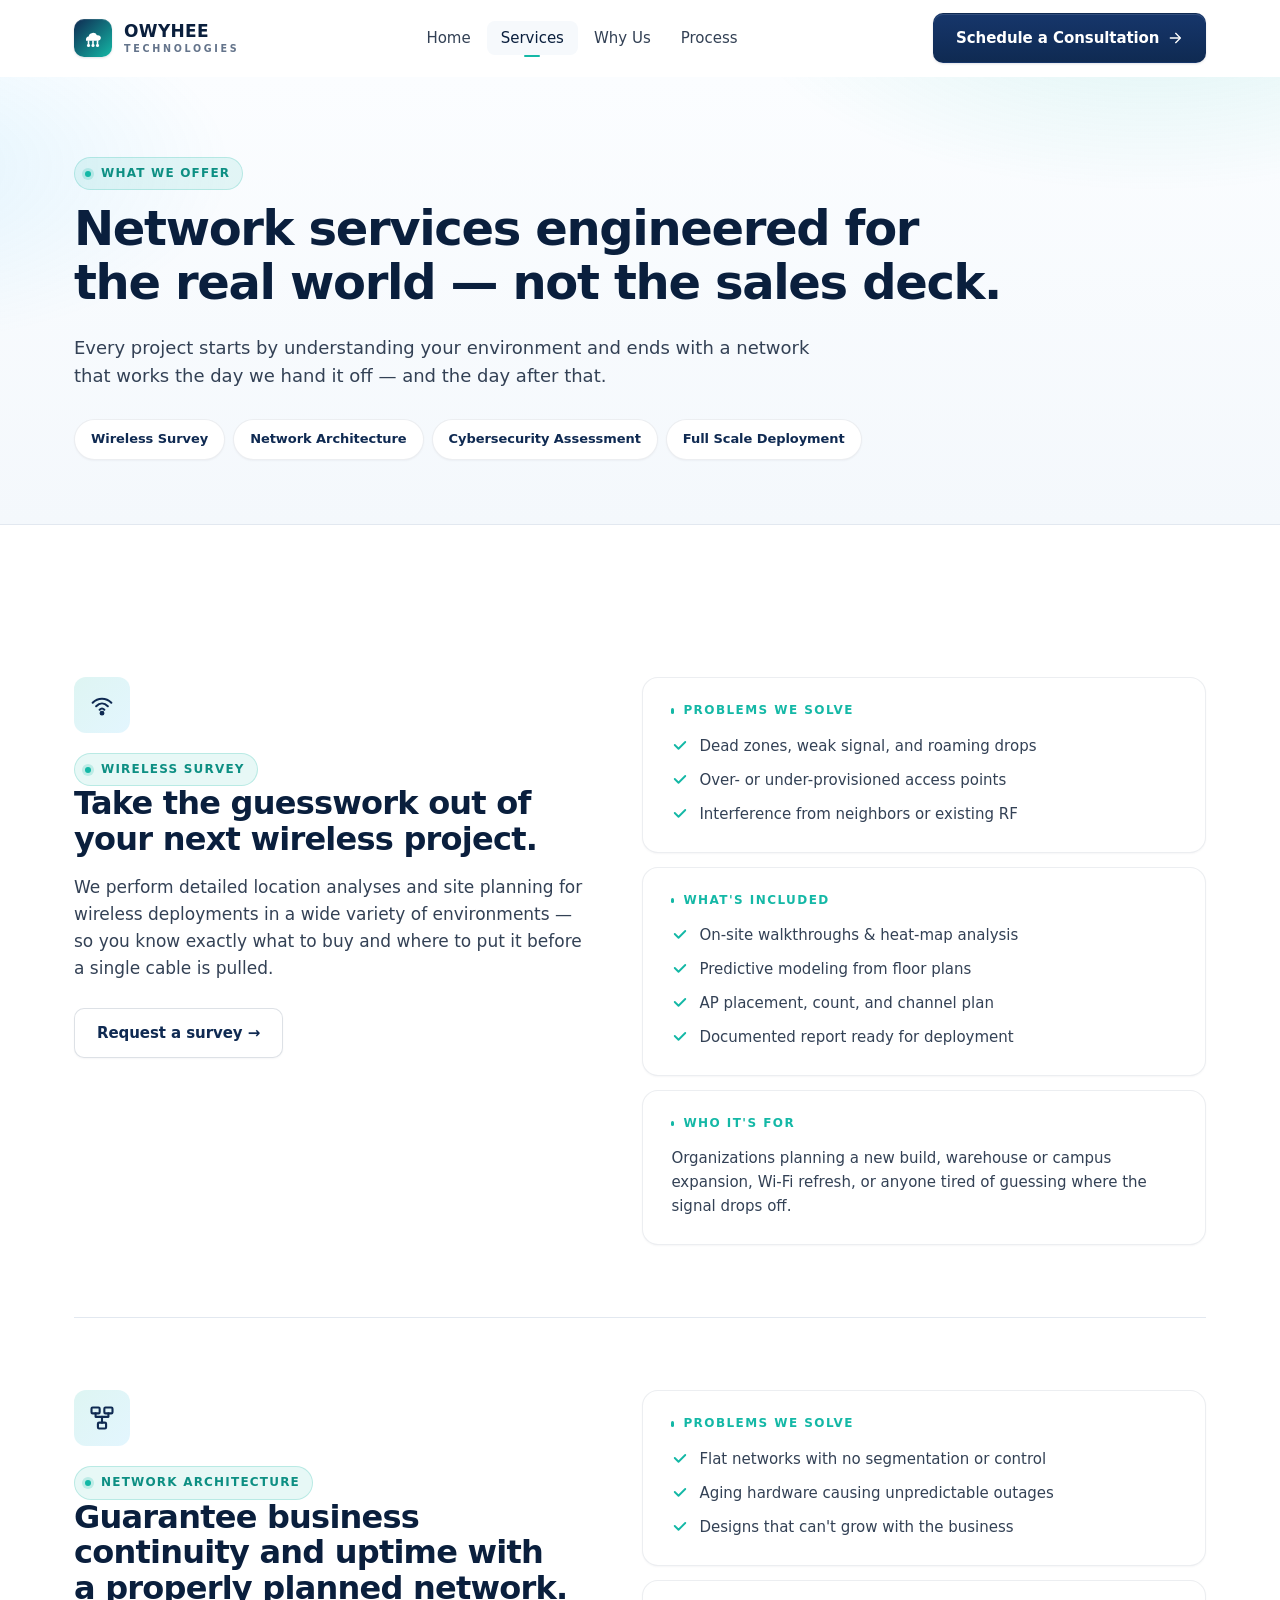
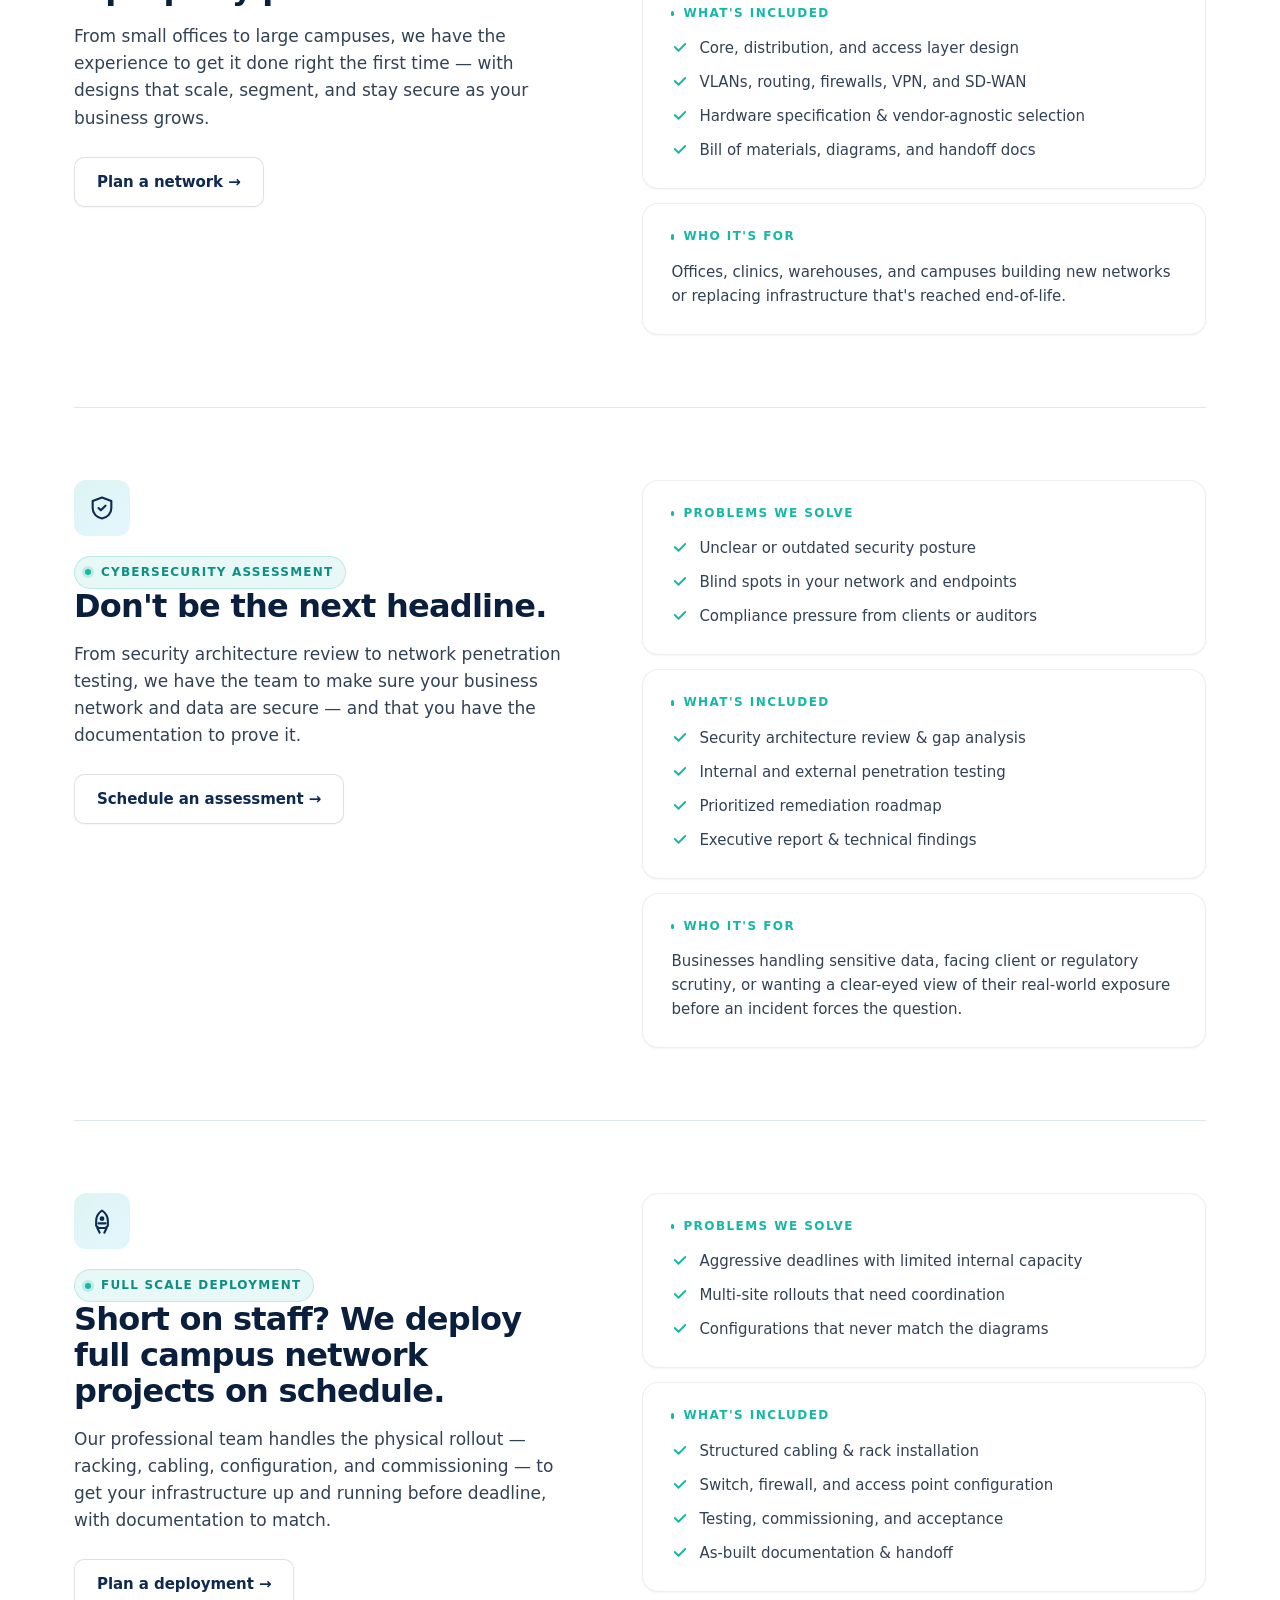
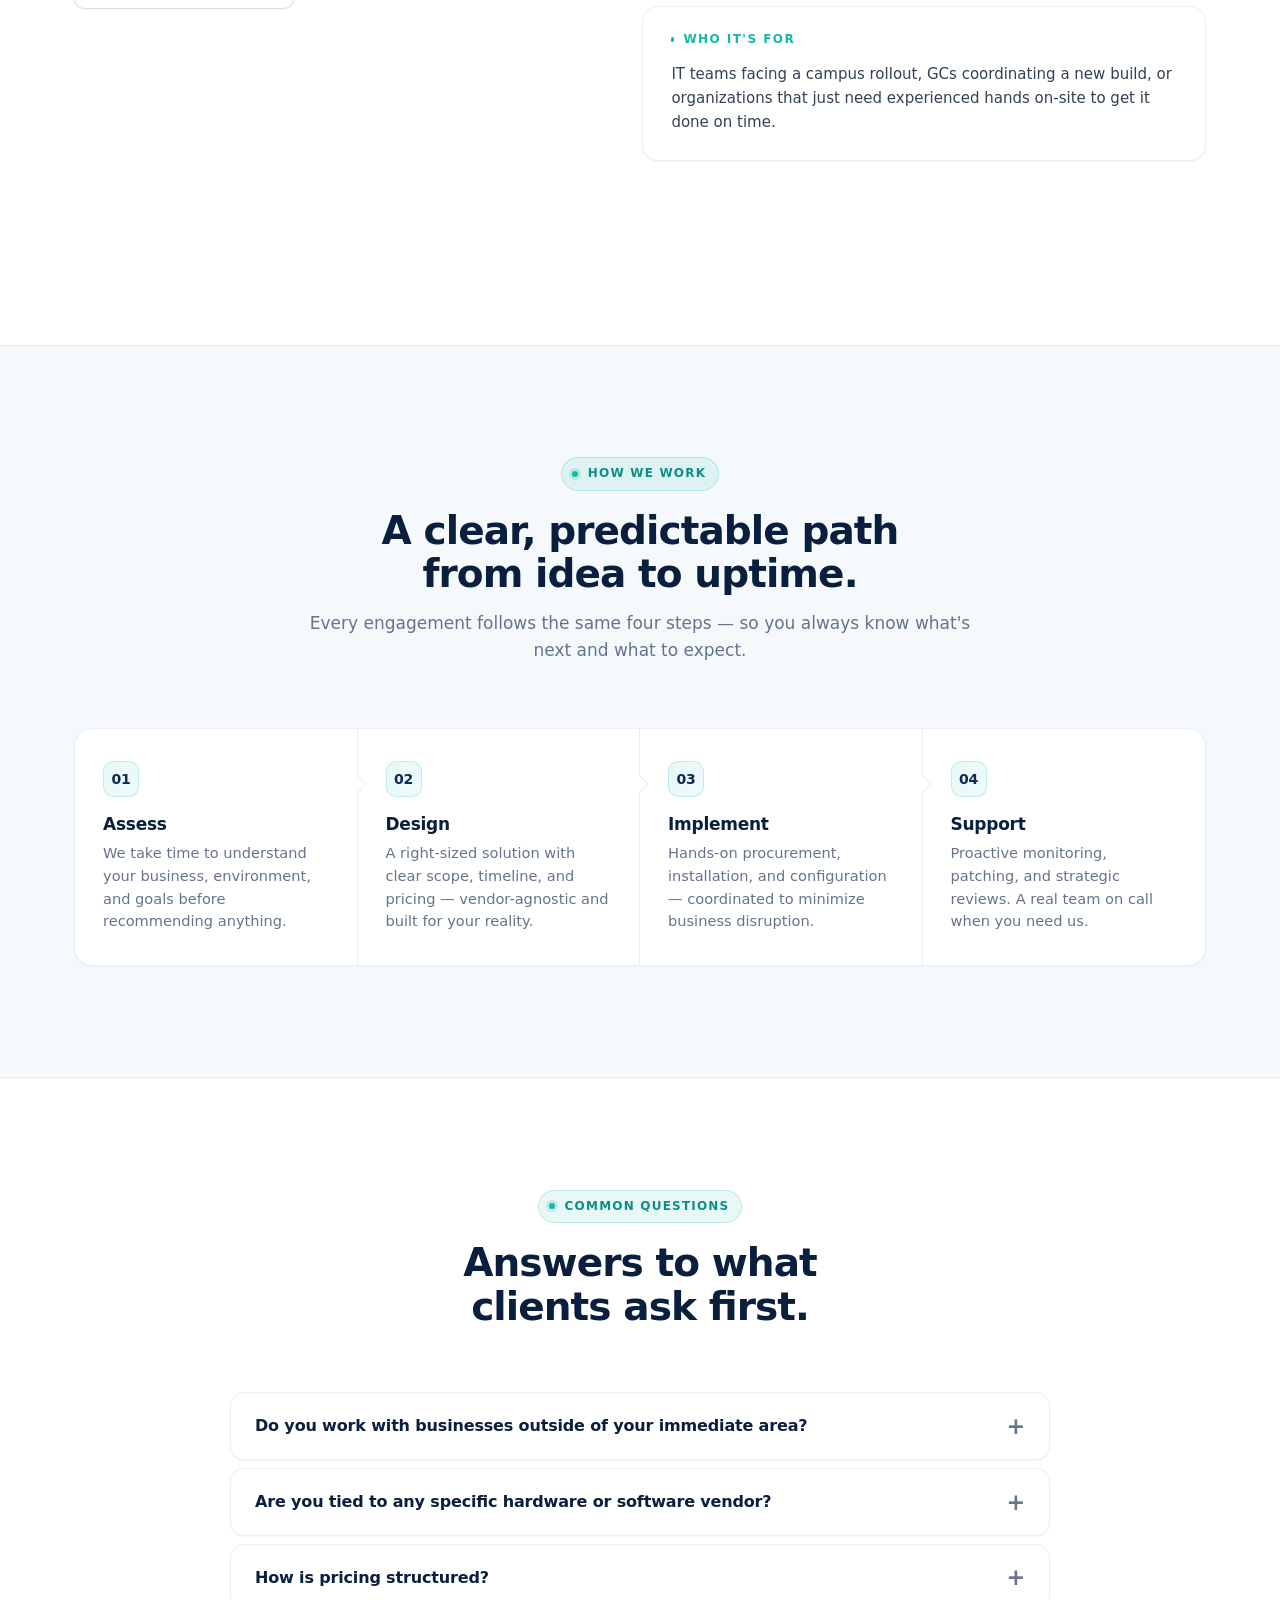
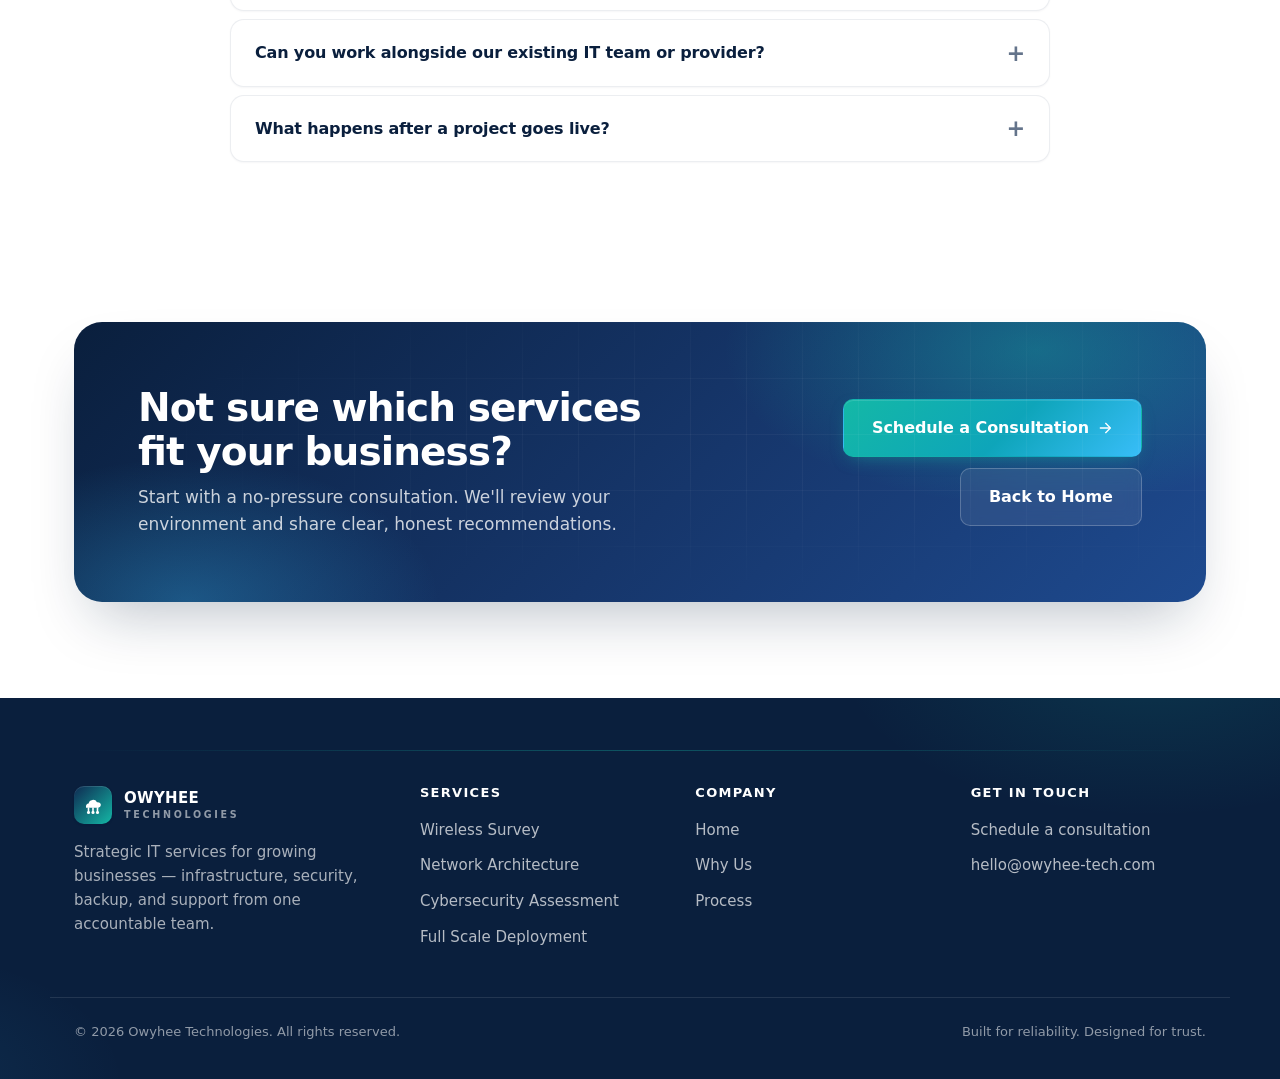
==== commit 6639b1c4: "Match real services and brand: cloud+circuit logo, 4-service catalog Branding - Replaced checkmark m" ====
--- a/services.html
+++ b/services.html
@@ -3,12 +3,12 @@
 <head>
   <meta charset="utf-8" />
   <meta name="viewport" content="width=device-width, initial-scale=1" />
-  <title>IT Services — Infrastructure, Security, Cloud &amp; Support | Owyhee Tech</title>
-  <meta name="description" content="Complete IT services for small and mid-sized businesses: infrastructure, cybersecurity, backup, networking, cloud, and managed IT support." />
+  <title>Services — Wireless, Networking, Security &amp; Deployment | Owyhee Technologies</title>
+  <meta name="description" content="Wireless surveys, network architecture, cybersecurity assessments, and full-scale deployments for businesses that need it done right the first time." />
   <meta name="theme-color" content="#0a1f3d" />
   <meta name="robots" content="index, follow" />
-  <meta property="og:title" content="Owyhee Tech — IT Services" />
-  <meta property="og:description" content="Infrastructure, security, backup, networking, cloud, and managed IT — all under one accountable team." />
+  <meta property="og:title" content="Owyhee Technologies — Services" />
+  <meta property="og:description" content="Wireless, networking, cybersecurity, and full-scale deployment services from an experienced local team." />
   <meta property="og:type" content="website" />
   <link rel="stylesheet" href="assets/css/styles.css" />
   <link rel="icon" href="data:image/svg+xml;utf8,<svg xmlns='http://www.w3.org/2000/svg' viewBox='0 0 32 32'><rect width='32' height='32' rx='8' fill='%230a1f3d'/><path d='M10 16l4 4 8-8' stroke='%2314b8a6' stroke-width='2.5' fill='none' stroke-linecap='round' stroke-linejoin='round'/></svg>" />
@@ -19,11 +19,11 @@
 
 <header class="nav" aria-label="Primary">
   <div class="container nav-inner">
-    <a href="index.html" class="brand" aria-label="Owyhee Tech home">
+    <a href="index.html" class="brand" aria-label="Owyhee Technologies home">
       <span class="brand-mark" aria-hidden="true">
-        <svg viewBox="0 0 24 24" fill="none" stroke="currentColor" stroke-width="2.5" stroke-linecap="round" stroke-linejoin="round"><path d="M4 12l5 5L20 6"/></svg>
+        <svg viewBox="0 0 24 24" xmlns="http://www.w3.org/2000/svg" aria-hidden="true"><path fill="currentColor" d="M5 13.5a3 3 0 0 1 2.6-3A4.5 4.5 0 0 1 16 9.3a3 3 0 0 1 3.9 2.8 3 3 0 0 1-2.5 2.6H5z"/><path stroke="currentColor" stroke-width="1.6" stroke-linecap="round" d="M7.5 15v2.4M12 15v2.4M16.5 15v2.4"/><circle fill="currentColor" cx="7.5" cy="19.4" r="1.55"/><circle fill="currentColor" cx="12" cy="19.4" r="1.55"/><circle fill="currentColor" cx="16.5" cy="19.4" r="1.55"/></svg>
       </span>
-      <span>Owyhee Tech<small>IT Partner</small></span>
+      <span>OWYHEE<small>TECHNOLOGIES</small></span>
     </a>
     <nav aria-label="Main">
       <ul class="nav-links">
@@ -47,16 +47,14 @@
 
   <section class="page-hero" aria-labelledby="ph-title">
     <div class="container">
-      <span class="eyebrow reveal">Services</span>
-      <h1 id="ph-title" class="reveal" data-delay="1">IT services designed around your business — not the other way around.</h1>
-      <p class="reveal" data-delay="2">From planning to deployment to ongoing support, we handle the full lifecycle of your technology. Every engagement is scoped for your size, your industry, and what you actually need.</p>
+      <span class="eyebrow reveal">What we offer</span>
+      <h1 id="ph-title" class="reveal" data-delay="1">Network services engineered for the real world — not the sales deck.</h1>
+      <p class="reveal" data-delay="2">Every project starts by understanding your environment and ends with a network that works the day we hand it off — and the day after that.</p>
       <div class="page-hero-anchors reveal" data-delay="3">
-        <a href="#infrastructure">Infrastructure</a>
-        <a href="#backup">Backup &amp; Recovery</a>
-        <a href="#security">Cybersecurity</a>
-        <a href="#networking">Networking</a>
-        <a href="#cloud">Colocation &amp; Cloud</a>
-        <a href="#managed">Managed IT</a>
+        <a href="#wireless">Wireless Survey</a>
+        <a href="#architecture">Network Architecture</a>
+        <a href="#security">Cybersecurity Assessment</a>
+        <a href="#deployment">Full Scale Deployment</a>
       </div>
     </div>
   </section>
@@ -64,72 +62,72 @@
   <section class="section">
     <div class="container" id="services-list">
 
-      <article id="infrastructure" class="service-detail">
+      <article id="wireless" class="service-detail">
         <div class="reveal">
           <div class="icon-badge">
-            <svg viewBox="0 0 24 24" fill="none" stroke="currentColor" stroke-width="1.8" stroke-linecap="round" stroke-linejoin="round"><rect x="3" y="4" width="18" height="6" rx="1.5"/><rect x="3" y="14" width="18" height="6" rx="1.5"/><path d="M7 7h.01M7 17h.01M11 7h6M11 17h6"/></svg>
-          </div>
-          <span class="eyebrow">IT Infrastructure &amp; Servers</span>
-          <h2>A reliable foundation for everything your business runs on.</h2>
-          <p class="sub">We plan, deploy, and document server and storage environments that are right-sized for today and ready to scale. No over-buying. No cutting corners.</p>
-          <a class="btn btn-ghost" href="mailto:hello@owyhee-tech.com">Talk about infrastructure →</a>
+            <svg viewBox="0 0 24 24" fill="none" stroke="currentColor" stroke-width="1.8" stroke-linecap="round" stroke-linejoin="round"><path d="M4 10c4.5-4.5 11.5-4.5 16 0"/><path d="M7 13c3-3 7-3 10 0"/><path d="M10 16c1.2-1.2 2.8-1.2 4 0"/><circle cx="12" cy="19" r="1.2" fill="currentColor"/></svg>
+          </div>
+          <span class="eyebrow">Wireless Survey</span>
+          <h2>Take the guesswork out of your next wireless project.</h2>
+          <p class="sub">We perform detailed location analyses and site planning for wireless deployments in a wide variety of environments — so you know exactly what to buy and where to put it before a single cable is pulled.</p>
+          <a class="btn btn-ghost" href="mailto:hello@owyhee-tech.com">Request a survey →</a>
         </div>
         <div class="reveal" data-delay="1">
           <div class="service-detail-card">
             <h4>Problems we solve</h4>
             <ul>
-              <li><svg viewBox="0 0 24 24" fill="none" stroke="currentColor" stroke-width="2.5" stroke-linecap="round" stroke-linejoin="round"><path d="M5 12l5 5 9-9"/></svg>Aging servers causing slowdowns or outages</li>
-              <li><svg viewBox="0 0 24 24" fill="none" stroke="currentColor" stroke-width="2.5" stroke-linecap="round" stroke-linejoin="round"><path d="M5 12l5 5 9-9"/></svg>Undocumented environments no one wants to touch</li>
-              <li><svg viewBox="0 0 24 24" fill="none" stroke="currentColor" stroke-width="2.5" stroke-linecap="round" stroke-linejoin="round"><path d="M5 12l5 5 9-9"/></svg>Capacity that can't keep up with growth</li>
+              <li><svg viewBox="0 0 24 24" fill="none" stroke="currentColor" stroke-width="2.5" stroke-linecap="round" stroke-linejoin="round"><path d="M5 12l5 5 9-9"/></svg>Dead zones, weak signal, and roaming drops</li>
+              <li><svg viewBox="0 0 24 24" fill="none" stroke="currentColor" stroke-width="2.5" stroke-linecap="round" stroke-linejoin="round"><path d="M5 12l5 5 9-9"/></svg>Over- or under-provisioned access points</li>
+              <li><svg viewBox="0 0 24 24" fill="none" stroke="currentColor" stroke-width="2.5" stroke-linecap="round" stroke-linejoin="round"><path d="M5 12l5 5 9-9"/></svg>Interference from neighbors or existing RF</li>
             </ul>
           </div>
           <div class="service-detail-card">
             <h4>What's included</h4>
             <ul>
-              <li><svg viewBox="0 0 24 24" fill="none" stroke="currentColor" stroke-width="2.5" stroke-linecap="round" stroke-linejoin="round"><path d="M5 12l5 5 9-9"/></svg>Environment assessment &amp; capacity planning</li>
-              <li><svg viewBox="0 0 24 24" fill="none" stroke="currentColor" stroke-width="2.5" stroke-linecap="round" stroke-linejoin="round"><path d="M5 12l5 5 9-9"/></svg>Server, storage, and virtualization design</li>
-              <li><svg viewBox="0 0 24 24" fill="none" stroke="currentColor" stroke-width="2.5" stroke-linecap="round" stroke-linejoin="round"><path d="M5 12l5 5 9-9"/></svg>Procurement, deployment, migration</li>
-              <li><svg viewBox="0 0 24 24" fill="none" stroke="currentColor" stroke-width="2.5" stroke-linecap="round" stroke-linejoin="round"><path d="M5 12l5 5 9-9"/></svg>Documentation &amp; lifecycle planning</li>
+              <li><svg viewBox="0 0 24 24" fill="none" stroke="currentColor" stroke-width="2.5" stroke-linecap="round" stroke-linejoin="round"><path d="M5 12l5 5 9-9"/></svg>On-site walkthroughs &amp; heat-map analysis</li>
+              <li><svg viewBox="0 0 24 24" fill="none" stroke="currentColor" stroke-width="2.5" stroke-linecap="round" stroke-linejoin="round"><path d="M5 12l5 5 9-9"/></svg>Predictive modeling from floor plans</li>
+              <li><svg viewBox="0 0 24 24" fill="none" stroke="currentColor" stroke-width="2.5" stroke-linecap="round" stroke-linejoin="round"><path d="M5 12l5 5 9-9"/></svg>AP placement, count, and channel plan</li>
+              <li><svg viewBox="0 0 24 24" fill="none" stroke="currentColor" stroke-width="2.5" stroke-linecap="round" stroke-linejoin="round"><path d="M5 12l5 5 9-9"/></svg>Documented report ready for deployment</li>
             </ul>
           </div>
           <div class="service-detail-card">
             <h4>Who it's for</h4>
-            <p>Businesses replacing aging servers, opening new locations, consolidating infrastructure, or preparing for a major system upgrade.</p>
+            <p>Organizations planning a new build, warehouse or campus expansion, Wi-Fi refresh, or anyone tired of guessing where the signal drops off.</p>
           </div>
         </div>
       </article>
 
-      <article id="backup" class="service-detail">
+      <article id="architecture" class="service-detail">
         <div class="reveal">
           <div class="icon-badge">
-            <svg viewBox="0 0 24 24" fill="none" stroke="currentColor" stroke-width="1.8" stroke-linecap="round" stroke-linejoin="round"><path d="M21 12a9 9 0 11-4-7.5"/><path d="M21 4v5h-5"/><path d="M9 12l2 2 4-4"/></svg>
-          </div>
-          <span class="eyebrow">Backup &amp; Disaster Recovery</span>
-          <h2>Get back up — fast — when something goes wrong.</h2>
-          <p class="sub">Backups only matter if they restore. We build recovery plans that are tested, documented, and ready when you need them most.</p>
-          <a class="btn btn-ghost" href="mailto:hello@owyhee-tech.com">Talk about backup →</a>
+            <svg viewBox="0 0 24 24" fill="none" stroke="currentColor" stroke-width="1.8" stroke-linecap="round" stroke-linejoin="round"><rect x="3" y="3" width="7" height="5" rx="1"/><rect x="14" y="3" width="7" height="5" rx="1"/><rect x="8.5" y="16" width="7" height="5" rx="1"/><path d="M6.5 8v3h11V8"/><path d="M12 11v5"/></svg>
+          </div>
+          <span class="eyebrow">Network Architecture</span>
+          <h2>Guarantee business continuity and uptime with a properly planned network.</h2>
+          <p class="sub">From small offices to large campuses, we have the experience to get it done right the first time — with designs that scale, segment, and stay secure as your business grows.</p>
+          <a class="btn btn-ghost" href="mailto:hello@owyhee-tech.com">Plan a network →</a>
         </div>
         <div class="reveal" data-delay="1">
           <div class="service-detail-card">
             <h4>Problems we solve</h4>
             <ul>
-              <li><svg viewBox="0 0 24 24" fill="none" stroke="currentColor" stroke-width="2.5" stroke-linecap="round" stroke-linejoin="round"><path d="M5 12l5 5 9-9"/></svg>Backups that haven't been tested (or don't work)</li>
-              <li><svg viewBox="0 0 24 24" fill="none" stroke="currentColor" stroke-width="2.5" stroke-linecap="round" stroke-linejoin="round"><path d="M5 12l5 5 9-9"/></svg>No clear recovery plan after a ransomware event</li>
-              <li><svg viewBox="0 0 24 24" fill="none" stroke="currentColor" stroke-width="2.5" stroke-linecap="round" stroke-linejoin="round"><path d="M5 12l5 5 9-9"/></svg>Compliance requirements for documented DR</li>
+              <li><svg viewBox="0 0 24 24" fill="none" stroke="currentColor" stroke-width="2.5" stroke-linecap="round" stroke-linejoin="round"><path d="M5 12l5 5 9-9"/></svg>Flat networks with no segmentation or control</li>
+              <li><svg viewBox="0 0 24 24" fill="none" stroke="currentColor" stroke-width="2.5" stroke-linecap="round" stroke-linejoin="round"><path d="M5 12l5 5 9-9"/></svg>Aging hardware causing unpredictable outages</li>
+              <li><svg viewBox="0 0 24 24" fill="none" stroke="currentColor" stroke-width="2.5" stroke-linecap="round" stroke-linejoin="round"><path d="M5 12l5 5 9-9"/></svg>Designs that can't grow with the business</li>
             </ul>
           </div>
           <div class="service-detail-card">
             <h4>What's included</h4>
             <ul>
-              <li><svg viewBox="0 0 24 24" fill="none" stroke="currentColor" stroke-width="2.5" stroke-linecap="round" stroke-linejoin="round"><path d="M5 12l5 5 9-9"/></svg>On-prem, cloud, and hybrid backup strategies</li>
-              <li><svg viewBox="0 0 24 24" fill="none" stroke="currentColor" stroke-width="2.5" stroke-linecap="round" stroke-linejoin="round"><path d="M5 12l5 5 9-9"/></svg>Immutable backups to defeat ransomware</li>
-              <li><svg viewBox="0 0 24 24" fill="none" stroke="currentColor" stroke-width="2.5" stroke-linecap="round" stroke-linejoin="round"><path d="M5 12l5 5 9-9"/></svg>Documented recovery time / point objectives</li>
-              <li><svg viewBox="0 0 24 24" fill="none" stroke="currentColor" stroke-width="2.5" stroke-linecap="round" stroke-linejoin="round"><path d="M5 12l5 5 9-9"/></svg>Regular restore tests &amp; verification</li>
+              <li><svg viewBox="0 0 24 24" fill="none" stroke="currentColor" stroke-width="2.5" stroke-linecap="round" stroke-linejoin="round"><path d="M5 12l5 5 9-9"/></svg>Core, distribution, and access layer design</li>
+              <li><svg viewBox="0 0 24 24" fill="none" stroke="currentColor" stroke-width="2.5" stroke-linecap="round" stroke-linejoin="round"><path d="M5 12l5 5 9-9"/></svg>VLANs, routing, firewalls, VPN, and SD-WAN</li>
+              <li><svg viewBox="0 0 24 24" fill="none" stroke="currentColor" stroke-width="2.5" stroke-linecap="round" stroke-linejoin="round"><path d="M5 12l5 5 9-9"/></svg>Hardware specification &amp; vendor-agnostic selection</li>
+              <li><svg viewBox="0 0 24 24" fill="none" stroke="currentColor" stroke-width="2.5" stroke-linecap="round" stroke-linejoin="round"><path d="M5 12l5 5 9-9"/></svg>Bill of materials, diagrams, and handoff docs</li>
             </ul>
           </div>
           <div class="service-detail-card">
             <h4>Who it's for</h4>
-            <p>Any business where lost data means lost revenue, regulatory risk, or reputational damage — which, honestly, is most of them.</p>
+            <p>Offices, clinics, warehouses, and campuses building new networks or replacing infrastructure that's reached end-of-life.</p>
           </div>
         </div>
       </article>
@@ -140,141 +138,72 @@
           <div class="icon-badge">
             <svg viewBox="0 0 24 24" fill="none" stroke="currentColor" stroke-width="1.8" stroke-linecap="round" stroke-linejoin="round"><path d="M12 3l8 3v6c0 4.5-3.2 8.3-8 9-4.8-.7-8-4.5-8-9V6l8-3z"/><path d="M9 12l2 2 4-4"/></svg>
           </div>
-          <span class="eyebrow">Cybersecurity</span>
-          <h2>Layered protection your team will actually follow.</h2>
-          <p class="sub">Security isn't a product — it's a practice. We combine the right tools with clear policies that reduce risk without bogging down your team.</p>
-          <a class="btn btn-ghost" href="mailto:hello@owyhee-tech.com">Talk about security →</a>
+          <span class="eyebrow">Cybersecurity Assessment</span>
+          <h2>Don't be the next headline.</h2>
+          <p class="sub">From security architecture review to network penetration testing, we have the team to make sure your business network and data are secure — and that you have the documentation to prove it.</p>
+          <a class="btn btn-ghost" href="mailto:hello@owyhee-tech.com">Schedule an assessment →</a>
         </div>
         <div class="reveal" data-delay="1">
           <div class="service-detail-card">
             <h4>Problems we solve</h4>
             <ul>
               <li><svg viewBox="0 0 24 24" fill="none" stroke="currentColor" stroke-width="2.5" stroke-linecap="round" stroke-linejoin="round"><path d="M5 12l5 5 9-9"/></svg>Unclear or outdated security posture</li>
-              <li><svg viewBox="0 0 24 24" fill="none" stroke="currentColor" stroke-width="2.5" stroke-linecap="round" stroke-linejoin="round"><path d="M5 12l5 5 9-9"/></svg>Phishing, ransomware, and endpoint threats</li>
+              <li><svg viewBox="0 0 24 24" fill="none" stroke="currentColor" stroke-width="2.5" stroke-linecap="round" stroke-linejoin="round"><path d="M5 12l5 5 9-9"/></svg>Blind spots in your network and endpoints</li>
               <li><svg viewBox="0 0 24 24" fill="none" stroke="currentColor" stroke-width="2.5" stroke-linecap="round" stroke-linejoin="round"><path d="M5 12l5 5 9-9"/></svg>Compliance pressure from clients or auditors</li>
             </ul>
           </div>
           <div class="service-detail-card">
             <h4>What's included</h4>
             <ul>
-              <li><svg viewBox="0 0 24 24" fill="none" stroke="currentColor" stroke-width="2.5" stroke-linecap="round" stroke-linejoin="round"><path d="M5 12l5 5 9-9"/></svg>Security assessment &amp; gap analysis</li>
-              <li><svg viewBox="0 0 24 24" fill="none" stroke="currentColor" stroke-width="2.5" stroke-linecap="round" stroke-linejoin="round"><path d="M5 12l5 5 9-9"/></svg>Endpoint detection &amp; response (EDR)</li>
-              <li><svg viewBox="0 0 24 24" fill="none" stroke="currentColor" stroke-width="2.5" stroke-linecap="round" stroke-linejoin="round"><path d="M5 12l5 5 9-9"/></svg>MFA, identity, and access controls</li>
-              <li><svg viewBox="0 0 24 24" fill="none" stroke="currentColor" stroke-width="2.5" stroke-linecap="round" stroke-linejoin="round"><path d="M5 12l5 5 9-9"/></svg>Security awareness training &amp; policies</li>
+              <li><svg viewBox="0 0 24 24" fill="none" stroke="currentColor" stroke-width="2.5" stroke-linecap="round" stroke-linejoin="round"><path d="M5 12l5 5 9-9"/></svg>Security architecture review &amp; gap analysis</li>
+              <li><svg viewBox="0 0 24 24" fill="none" stroke="currentColor" stroke-width="2.5" stroke-linecap="round" stroke-linejoin="round"><path d="M5 12l5 5 9-9"/></svg>Internal and external penetration testing</li>
+              <li><svg viewBox="0 0 24 24" fill="none" stroke="currentColor" stroke-width="2.5" stroke-linecap="round" stroke-linejoin="round"><path d="M5 12l5 5 9-9"/></svg>Prioritized remediation roadmap</li>
+              <li><svg viewBox="0 0 24 24" fill="none" stroke="currentColor" stroke-width="2.5" stroke-linecap="round" stroke-linejoin="round"><path d="M5 12l5 5 9-9"/></svg>Executive report &amp; technical findings</li>
             </ul>
           </div>
           <div class="service-detail-card">
             <h4>Who it's for</h4>
-            <p>Companies handling sensitive data, facing compliance requirements, or simply wanting to sleep better knowing they're protected.</p>
+            <p>Businesses handling sensitive data, facing client or regulatory scrutiny, or wanting a clear-eyed view of their real-world exposure before an incident forces the question.</p>
           </div>
         </div>
       </article>
 
-      <article id="networking" class="service-detail">
+
+      <article id="deployment" class="service-detail">
         <div class="reveal">
           <div class="icon-badge">
-            <svg viewBox="0 0 24 24" fill="none" stroke="currentColor" stroke-width="1.8" stroke-linecap="round" stroke-linejoin="round"><circle cx="12" cy="12" r="9"/><path d="M3 12h18"/><path d="M12 3c3 3.5 3 14.5 0 18"/><path d="M12 3c-3 3.5-3 14.5 0 18"/></svg>
-          </div>
-          <span class="eyebrow">Networking &amp; Hardware</span>
-          <h2>Networks engineered for speed, uptime, and easy management.</h2>
-          <p class="sub">From boardroom Wi-Fi to multi-site routing, we design networks that perform reliably, stay secure, and don't require a specialist to manage day-to-day.</p>
-          <a class="btn btn-ghost" href="mailto:hello@owyhee-tech.com">Talk about networking →</a>
+            <svg viewBox="0 0 24 24" fill="none" stroke="currentColor" stroke-width="1.8" stroke-linecap="round" stroke-linejoin="round"><path d="M12 3c3 2 5 5 5 9v4l-2 2h-6l-2-2v-4c0-4 2-7 5-9z"/><path d="M9 14h6"/><path d="M10 22l-2-4M14 22l2-4"/><circle cx="12" cy="10" r="1.2" fill="currentColor"/></svg>
+          </div>
+          <span class="eyebrow">Full Scale Deployment</span>
+          <h2>Short on staff? We deploy full campus network projects on schedule.</h2>
+          <p class="sub">Our professional team handles the physical rollout — racking, cabling, configuration, and commissioning — to get your infrastructure up and running before deadline, with documentation to match.</p>
+          <a class="btn btn-ghost" href="mailto:hello@owyhee-tech.com">Plan a deployment →</a>
         </div>
         <div class="reveal" data-delay="1">
           <div class="service-detail-card">
             <h4>Problems we solve</h4>
             <ul>
-              <li><svg viewBox="0 0 24 24" fill="none" stroke="currentColor" stroke-width="2.5" stroke-linecap="round" stroke-linejoin="round"><path d="M5 12l5 5 9-9"/></svg>Wi-Fi dead zones and inconsistent performance</li>
-              <li><svg viewBox="0 0 24 24" fill="none" stroke="currentColor" stroke-width="2.5" stroke-linecap="round" stroke-linejoin="round"><path d="M5 12l5 5 9-9"/></svg>Flat networks with no segmentation or security</li>
-              <li><svg viewBox="0 0 24 24" fill="none" stroke="currentColor" stroke-width="2.5" stroke-linecap="round" stroke-linejoin="round"><path d="M5 12l5 5 9-9"/></svg>Outages from unmanaged or aging hardware</li>
+              <li><svg viewBox="0 0 24 24" fill="none" stroke="currentColor" stroke-width="2.5" stroke-linecap="round" stroke-linejoin="round"><path d="M5 12l5 5 9-9"/></svg>Aggressive deadlines with limited internal capacity</li>
+              <li><svg viewBox="0 0 24 24" fill="none" stroke="currentColor" stroke-width="2.5" stroke-linecap="round" stroke-linejoin="round"><path d="M5 12l5 5 9-9"/></svg>Multi-site rollouts that need coordination</li>
+              <li><svg viewBox="0 0 24 24" fill="none" stroke="currentColor" stroke-width="2.5" stroke-linecap="round" stroke-linejoin="round"><path d="M5 12l5 5 9-9"/></svg>Configurations that never match the diagrams</li>
             </ul>
           </div>
           <div class="service-detail-card">
             <h4>What's included</h4>
             <ul>
-              <li><svg viewBox="0 0 24 24" fill="none" stroke="currentColor" stroke-width="2.5" stroke-linecap="round" stroke-linejoin="round"><path d="M5 12l5 5 9-9"/></svg>Wired &amp; wireless network design</li>
-              <li><svg viewBox="0 0 24 24" fill="none" stroke="currentColor" stroke-width="2.5" stroke-linecap="round" stroke-linejoin="round"><path d="M5 12l5 5 9-9"/></svg>Firewalls, VLANs, VPN, and SD-WAN</li>
-              <li><svg viewBox="0 0 24 24" fill="none" stroke="currentColor" stroke-width="2.5" stroke-linecap="round" stroke-linejoin="round"><path d="M5 12l5 5 9-9"/></svg>Hardware procurement &amp; cabling</li>
-              <li><svg viewBox="0 0 24 24" fill="none" stroke="currentColor" stroke-width="2.5" stroke-linecap="round" stroke-linejoin="round"><path d="M5 12l5 5 9-9"/></svg>Ongoing monitoring &amp; firmware management</li>
+              <li><svg viewBox="0 0 24 24" fill="none" stroke="currentColor" stroke-width="2.5" stroke-linecap="round" stroke-linejoin="round"><path d="M5 12l5 5 9-9"/></svg>Structured cabling &amp; rack installation</li>
+              <li><svg viewBox="0 0 24 24" fill="none" stroke="currentColor" stroke-width="2.5" stroke-linecap="round" stroke-linejoin="round"><path d="M5 12l5 5 9-9"/></svg>Switch, firewall, and access point configuration</li>
+              <li><svg viewBox="0 0 24 24" fill="none" stroke="currentColor" stroke-width="2.5" stroke-linecap="round" stroke-linejoin="round"><path d="M5 12l5 5 9-9"/></svg>Testing, commissioning, and acceptance</li>
+              <li><svg viewBox="0 0 24 24" fill="none" stroke="currentColor" stroke-width="2.5" stroke-linecap="round" stroke-linejoin="round"><path d="M5 12l5 5 9-9"/></svg>As-built documentation &amp; handoff</li>
             </ul>
           </div>
           <div class="service-detail-card">
             <h4>Who it's for</h4>
-            <p>Offices, warehouses, clinics, and campuses that need networks people don't have to think about.</p>
+            <p>IT teams facing a campus rollout, GCs coordinating a new build, or organizations that just need experienced hands on-site to get it done on time.</p>
           </div>
         </div>
       </article>
 
-
-      <article id="cloud" class="service-detail">
-        <div class="reveal">
-          <div class="icon-badge">
-            <svg viewBox="0 0 24 24" fill="none" stroke="currentColor" stroke-width="1.8" stroke-linecap="round" stroke-linejoin="round"><path d="M7 18a5 5 0 01-.9-9.9A7 7 0 0119 9.5a4.5 4.5 0 01-1 8.9"/><path d="M12 12v7"/><path d="M9 16l3-3 3 3"/></svg>
-          </div>
-          <span class="eyebrow">Colocation &amp; Cloud</span>
-          <h2>The right mix of on-prem, colocation, and cloud.</h2>
-          <p class="sub">Not every workload belongs in the cloud — and not every server belongs in your closet. We design hybrid strategies that match your performance, cost, and compliance needs.</p>
-          <a class="btn btn-ghost" href="mailto:hello@owyhee-tech.com">Talk about cloud →</a>
-        </div>
-        <div class="reveal" data-delay="1">
-          <div class="service-detail-card">
-            <h4>Problems we solve</h4>
-            <ul>
-              <li><svg viewBox="0 0 24 24" fill="none" stroke="currentColor" stroke-width="2.5" stroke-linecap="round" stroke-linejoin="round"><path d="M5 12l5 5 9-9"/></svg>Unpredictable or runaway cloud costs</li>
-              <li><svg viewBox="0 0 24 24" fill="none" stroke="currentColor" stroke-width="2.5" stroke-linecap="round" stroke-linejoin="round"><path d="M5 12l5 5 9-9"/></svg>On-prem workloads outgrowing your office</li>
-              <li><svg viewBox="0 0 24 24" fill="none" stroke="currentColor" stroke-width="2.5" stroke-linecap="round" stroke-linejoin="round"><path d="M5 12l5 5 9-9"/></svg>Unclear where workloads should actually live</li>
-            </ul>
-          </div>
-          <div class="service-detail-card">
-            <h4>What's included</h4>
-            <ul>
-              <li><svg viewBox="0 0 24 24" fill="none" stroke="currentColor" stroke-width="2.5" stroke-linecap="round" stroke-linejoin="round"><path d="M5 12l5 5 9-9"/></svg>Workload placement &amp; cost analysis</li>
-              <li><svg viewBox="0 0 24 24" fill="none" stroke="currentColor" stroke-width="2.5" stroke-linecap="round" stroke-linejoin="round"><path d="M5 12l5 5 9-9"/></svg>Colocation facility selection &amp; setup</li>
-              <li><svg viewBox="0 0 24 24" fill="none" stroke="currentColor" stroke-width="2.5" stroke-linecap="round" stroke-linejoin="round"><path d="M5 12l5 5 9-9"/></svg>Cloud migration &amp; hybrid architecture</li>
-              <li><svg viewBox="0 0 24 24" fill="none" stroke="currentColor" stroke-width="2.5" stroke-linecap="round" stroke-linejoin="round"><path d="M5 12l5 5 9-9"/></svg>Ongoing optimization &amp; monitoring</li>
-            </ul>
-          </div>
-          <div class="service-detail-card">
-            <h4>Who it's for</h4>
-            <p>Businesses scaling beyond their current infrastructure, facing hardware refreshes, or rethinking a cloud-first strategy that didn't pan out.</p>
-          </div>
-        </div>
-      </article>
-
-      <article id="managed" class="service-detail">
-        <div class="reveal">
-          <div class="icon-badge">
-            <svg viewBox="0 0 24 24" fill="none" stroke="currentColor" stroke-width="1.8" stroke-linecap="round" stroke-linejoin="round"><path d="M12 2l3 6 6 1-4.5 4.3 1 6.2L12 16.8 6.5 19.5l1-6.2L3 9l6-1 3-6z"/></svg>
-          </div>
-          <span class="eyebrow">Managed IT Services</span>
-          <h2>A dependable IT function — without the headcount.</h2>
-          <p class="sub">Proactive monitoring, patching, and helpdesk handled by a team that knows your environment. Predictable cost, responsive support, strategic oversight.</p>
-          <a class="btn btn-ghost" href="mailto:hello@owyhee-tech.com">Talk about managed IT →</a>
-        </div>
-        <div class="reveal" data-delay="1">
-          <div class="service-detail-card">
-            <h4>Problems we solve</h4>
-            <ul>
-              <li><svg viewBox="0 0 24 24" fill="none" stroke="currentColor" stroke-width="2.5" stroke-linecap="round" stroke-linejoin="round"><path d="M5 12l5 5 9-9"/></svg>No in-house IT, or IT stretched too thin</li>
-              <li><svg viewBox="0 0 24 24" fill="none" stroke="currentColor" stroke-width="2.5" stroke-linecap="round" stroke-linejoin="round"><path d="M5 12l5 5 9-9"/></svg>Reactive firefighting instead of prevention</li>
-              <li><svg viewBox="0 0 24 24" fill="none" stroke="currentColor" stroke-width="2.5" stroke-linecap="round" stroke-linejoin="round"><path d="M5 12l5 5 9-9"/></svg>Unclear IT budget and no technology roadmap</li>
-            </ul>
-          </div>
-          <div class="service-detail-card">
-            <h4>What's included</h4>
-            <ul>
-              <li><svg viewBox="0 0 24 24" fill="none" stroke="currentColor" stroke-width="2.5" stroke-linecap="round" stroke-linejoin="round"><path d="M5 12l5 5 9-9"/></svg>24/7 monitoring &amp; proactive alerting</li>
-              <li><svg viewBox="0 0 24 24" fill="none" stroke="currentColor" stroke-width="2.5" stroke-linecap="round" stroke-linejoin="round"><path d="M5 12l5 5 9-9"/></svg>Patching, updates, &amp; maintenance</li>
-              <li><svg viewBox="0 0 24 24" fill="none" stroke="currentColor" stroke-width="2.5" stroke-linecap="round" stroke-linejoin="round"><path d="M5 12l5 5 9-9"/></svg>Helpdesk support for your team</li>
-              <li><svg viewBox="0 0 24 24" fill="none" stroke="currentColor" stroke-width="2.5" stroke-linecap="round" stroke-linejoin="round"><path d="M5 12l5 5 9-9"/></svg>Quarterly strategic reviews &amp; roadmap</li>
-            </ul>
-          </div>
-          <div class="service-detail-card">
-            <h4>Who it's for</h4>
-            <p>Organizations that want IT to "just work" — with a single point of accountability and predictable monthly pricing.</p>
-          </div>
-        </div>
-      </article>
 
     </div>
   </section>
@@ -328,11 +257,11 @@
         </details>
         <details>
           <summary>How is pricing structured?</summary>
-          <p>Project work is quoted with a clear scope and fixed pricing. Managed IT is priced per-user or per-device on a predictable monthly plan. No surprise invoices, no per-ticket charges.</p>
+          <p>Every engagement is quoted with a clear scope and fixed pricing — whether it's a single wireless survey or a multi-site deployment. No surprise invoices and no hidden change orders.</p>
         </details>
         <details>
           <summary>Can you work alongside our existing IT team or provider?</summary>
-          <p>Absolutely. We often serve as a specialist extension of in-house IT — handling infrastructure, security, or backup projects — or as a second opinion. Collaboration is the norm, not the exception.</p>
+          <p>Absolutely. We often serve as a specialist extension of in-house IT — handling wireless, network architecture, deployments, or security assessments — or as a trusted second opinion. Collaboration is the norm, not the exception.</p>
         </details>
         <details>
           <summary>What happens after a project goes live?</summary>
@@ -369,21 +298,19 @@
     <div>
       <a href="index.html" class="brand">
         <span class="brand-mark" aria-hidden="true">
-          <svg viewBox="0 0 24 24" fill="none" stroke="currentColor" stroke-width="2.5" stroke-linecap="round" stroke-linejoin="round"><path d="M4 12l5 5L20 6"/></svg>
+          <svg viewBox="0 0 24 24" xmlns="http://www.w3.org/2000/svg" aria-hidden="true"><path fill="currentColor" d="M5 13.5a3 3 0 0 1 2.6-3A4.5 4.5 0 0 1 16 9.3a3 3 0 0 1 3.9 2.8 3 3 0 0 1-2.5 2.6H5z"/><path stroke="currentColor" stroke-width="1.6" stroke-linecap="round" d="M7.5 15v2.4M12 15v2.4M16.5 15v2.4"/><circle fill="currentColor" cx="7.5" cy="19.4" r="1.55"/><circle fill="currentColor" cx="12" cy="19.4" r="1.55"/><circle fill="currentColor" cx="16.5" cy="19.4" r="1.55"/></svg>
         </span>
-        <span>Owyhee Tech<small>IT Partner</small></span>
+        <span>OWYHEE<small>TECHNOLOGIES</small></span>
       </a>
       <p class="footer-about">Strategic IT services for growing businesses — infrastructure, security, backup, and support from one accountable team.</p>
     </div>
     <div>
       <h4>Services</h4>
       <ul>
-        <li><a href="#infrastructure">Infrastructure &amp; Servers</a></li>
-        <li><a href="#backup">Backup &amp; Recovery</a></li>
-        <li><a href="#security">Cybersecurity</a></li>
-        <li><a href="#networking">Networking</a></li>
-        <li><a href="#cloud">Colocation &amp; Cloud</a></li>
-        <li><a href="#managed">Managed IT</a></li>
+        <li><a href="#wireless">Wireless Survey</a></li>
+        <li><a href="#architecture">Network Architecture</a></li>
+        <li><a href="#security">Cybersecurity Assessment</a></li>
+        <li><a href="#deployment">Full Scale Deployment</a></li>
       </ul>
     </div>
     <div>
@@ -403,7 +330,7 @@
     </div>
   </div>
   <div class="container footer-bottom">
-    <span>© <span id="year">2026</span> Owyhee Tech. All rights reserved.</span>
+    <span>© <span id="year">2026</span> Owyhee Technologies. All rights reserved.</span>
     <span>Built for reliability. Designed for trust.</span>
   </div>
 </footer>
--- a/assets/css/styles.css
+++ b/assets/css/styles.css
@@ -52,10 +52,18 @@
   --radius:    14px;
   --radius-lg: 20px;
 
-  /* Shadows */
+  /* Shadows — layered for depth, tuned for navy palette */
+  --shadow-xs: 0 1px 2px rgba(10, 31, 61, 0.04);
   --shadow-sm: 0 1px 2px rgba(10, 31, 61, 0.06), 0 1px 3px rgba(10, 31, 61, 0.08);
-  --shadow-md: 0 10px 25px -10px rgba(10, 31, 61, 0.18), 0 4px 10px -6px rgba(10, 31, 61, 0.08);
-  --shadow-lg: 0 30px 60px -20px rgba(10, 31, 61, 0.25);
+  --shadow-md: 0 12px 28px -14px rgba(10, 31, 61, 0.22), 0 4px 10px -6px rgba(10, 31, 61, 0.08);
+  --shadow-lg: 0 30px 60px -20px rgba(10, 31, 61, 0.28);
+  --shadow-glow-teal: 0 12px 40px -12px rgba(20, 184, 166, 0.45);
+  --shadow-inset-top: inset 0 1px 0 rgba(255, 255, 255, 0.12);
+
+  /* Borders */
+  --border:        rgba(15, 42, 82, 0.08);
+  --border-strong: rgba(15, 42, 82, 0.14);
+  --ring:          rgba(20, 184, 166, 0.35);
 
   /* Motion */
   --ease: cubic-bezier(0.16, 1, 0.3, 1);
@@ -90,7 +98,10 @@
   line-height: 1.6;
   -webkit-font-smoothing: antialiased;
   text-rendering: optimizeLegibility;
-}
+  font-feature-settings: "kern", "liga", "calt", "ss01";
+}
+
+::selection { background: rgba(20, 184, 166, 0.22); color: var(--navy-900); }
 
 img, svg { display: block; max-width: 100%; }
 a { color: var(--navy-700); text-decoration: none; transition: color .2s var(--ease); }
@@ -98,8 +109,8 @@
 
 :focus-visible {
   outline: 2px solid var(--teal-500);
-  outline-offset: 2px;
-  border-radius: 4px;
+  outline-offset: 3px;
+  border-radius: 6px;
 }
 
 .skip-link {
@@ -121,33 +132,50 @@
 h1, h2, h3, h4 {
   font-family: var(--font-display);
   color: var(--navy-900);
-  letter-spacing: -0.02em;
-  line-height: 1.15;
+  line-height: 1.12;
   margin: 0 0 .5em;
-}
-h1 { font-size: clamp(2.25rem, 4vw + 1rem, 3.75rem); font-weight: 800; }
-h2 { font-size: clamp(1.75rem, 2vw + 1rem, 2.5rem); font-weight: 700; }
-h3 { font-size: 1.25rem; font-weight: 700; }
-h4 { font-size: 1rem; font-weight: 600; }
-
-p { margin: 0 0 1em; color: var(--ink-700); }
-p.lead { font-size: 1.125rem; }
+  text-wrap: balance;
+}
+h1 {
+  font-size: clamp(2.25rem, 3.6vw + 1rem, 3.75rem);
+  font-weight: 800;
+  letter-spacing: -0.028em;
+}
+h2 {
+  font-size: clamp(1.75rem, 1.8vw + 1rem, 2.5rem);
+  font-weight: 700;
+  letter-spacing: -0.024em;
+}
+h3 {
+  font-size: 1.1875rem;
+  font-weight: 700;
+  letter-spacing: -0.015em;
+}
+h4 { font-size: 1rem; font-weight: 600; letter-spacing: -0.01em; }
+
+p { margin: 0 0 1em; color: var(--ink-700); text-wrap: pretty; }
+p.lead { font-size: 1.125rem; color: var(--ink-700); }
 
 .eyebrow {
   display: inline-flex;
   align-items: center;
-  gap: 8px;
-  font-size: .8125rem;
+  gap: 10px;
+  padding: 6px 12px 6px 10px;
+  border-radius: 999px;
+  background: rgba(20, 184, 166, 0.1);
+  border: 1px solid rgba(20, 184, 166, 0.22);
+  font-size: .75rem;
   font-weight: 600;
-  letter-spacing: .08em;
+  letter-spacing: .1em;
   text-transform: uppercase;
-  color: var(--teal-500);
+  color: #0d8f83;
 }
 .eyebrow::before {
   content: "";
-  width: 18px; height: 2px;
+  width: 6px; height: 6px;
+  border-radius: 50%;
   background: var(--teal-500);
-  border-radius: 2px;
+  box-shadow: 0 0 0 3px rgba(20, 184, 166, 0.2);
 }
 
 
@@ -160,18 +188,37 @@
   padding: 0 var(--gutter);
 }
 
-.section        { padding: 96px 0; }
-.section-soft   { background: var(--bg-soft); }
-@media (max-width: 640px) {
-  .section { padding: 64px 0; }
-}
+.section      { padding: 112px 0; }
+.section-soft {
+  background: var(--bg-soft);
+  position: relative;
+}
+.section-soft::before,
+.section-soft::after {
+  content: "";
+  position: absolute;
+  left: 0; right: 0;
+  height: 1px;
+  background: var(--border);
+}
+.section-soft::before { top: 0; }
+.section-soft::after  { bottom: 0; }
+
+@media (max-width: 768px) { .section { padding: 80px 0; } }
+@media (max-width: 520px) { .section { padding: 64px 0; } }
 
 .section-head {
-  max-width: 720px;
-  margin: 0 auto 56px;
+  max-width: 680px;
+  margin: 0 auto 64px;
   text-align: center;
 }
-.section-head p { font-size: 1.0625rem; }
+.section-head .eyebrow { margin-bottom: 18px; }
+.section-head h2 { margin-bottom: 14px; }
+.section-head p {
+  font-size: 1.0625rem;
+  color: var(--ink-500);
+  margin: 0;
+}
 
 .grid { display: grid; gap: 24px; }
 .grid-3 { grid-template-columns: repeat(3, 1fr); }
@@ -192,65 +239,75 @@
   display: inline-flex;
   align-items: center;
   gap: 8px;
-  padding: 12px 20px;
+  padding: 12px 22px;
   border-radius: 10px;
   border: 1px solid transparent;
   font: inherit;
   font-weight: 600;
-  font-size: .95rem;
+  font-size: .9375rem;
+  letter-spacing: -0.005em;
   cursor: pointer;
   white-space: nowrap;
+  will-change: transform;
   transition:
     transform .2s var(--ease),
     background .2s var(--ease),
     border-color .2s var(--ease),
     color .2s var(--ease),
-    box-shadow .2s var(--ease);
-}
-.btn svg { width: 16px; height: 16px; }
-.btn-lg  { padding: 14px 26px; font-size: 1rem; }
+    box-shadow .25s var(--ease);
+}
+.btn svg { width: 16px; height: 16px; transition: transform .2s var(--ease); }
+.btn:hover svg { transform: translateX(2px); }
+.btn:active { transform: translateY(0) scale(0.98); }
+.btn-lg { padding: 15px 28px; font-size: 1rem; }
 
 .btn-primary {
-  background: var(--navy-800);
-  color: #fff;
-  box-shadow: var(--shadow-sm);
+  background: linear-gradient(180deg, var(--navy-700) 0%, var(--navy-800) 100%);
+  color: #fff;
+  box-shadow: var(--shadow-sm), var(--shadow-inset-top);
 }
 .btn-primary:hover {
-  background: var(--navy-900);
+  background: linear-gradient(180deg, var(--navy-800) 0%, var(--navy-900) 100%);
   color: #fff;
   transform: translateY(-1px);
-  box-shadow: var(--shadow-md);
+  box-shadow: var(--shadow-md), var(--shadow-inset-top);
 }
 
 .btn-accent {
-  background: linear-gradient(135deg, var(--teal-500), var(--sky-500));
-  color: #fff;
+  background: linear-gradient(135deg, var(--teal-500) 0%, #0ea5ba 55%, var(--sky-500) 100%);
+  color: #fff;
+  box-shadow: 0 6px 18px -8px rgba(20, 184, 166, 0.55), var(--shadow-inset-top);
 }
 .btn-accent:hover {
   color: #fff;
   transform: translateY(-1px);
-  box-shadow: var(--shadow-md);
+  box-shadow: var(--shadow-glow-teal), var(--shadow-inset-top);
 }
 
 .btn-ghost {
-  background: transparent;
+  background: #fff;
   color: var(--navy-800);
-  border-color: var(--line);
+  border-color: var(--border-strong);
+  box-shadow: var(--shadow-xs);
 }
 .btn-ghost:hover {
   border-color: var(--navy-800);
   color: var(--navy-900);
+  transform: translateY(-1px);
+  box-shadow: var(--shadow-sm);
 }
 
 .btn-light {
-  background: rgba(255, 255, 255, 0.1);
-  color: #fff;
-  border-color: rgba(255, 255, 255, 0.3);
+  background: rgba(255, 255, 255, 0.08);
+  color: #fff;
+  border-color: rgba(255, 255, 255, 0.22);
   backdrop-filter: blur(8px);
 }
 .btn-light:hover {
-  background: rgba(255, 255, 255, 0.18);
-  color: #fff;
+  background: rgba(255, 255, 255, 0.16);
+  border-color: rgba(255, 255, 255, 0.4);
+  color: #fff;
+  transform: translateY(-1px);
 }
 
 
@@ -261,75 +318,95 @@
   position: sticky;
   top: 0;
   z-index: 50;
-  background: rgba(255, 255, 255, 0.85);
-  backdrop-filter: saturate(180%) blur(10px);
-  -webkit-backdrop-filter: saturate(180%) blur(10px);
+  background: rgba(255, 255, 255, 0.72);
+  backdrop-filter: saturate(180%) blur(14px);
+  -webkit-backdrop-filter: saturate(180%) blur(14px);
   border-bottom: 1px solid transparent;
-  transition: border-color .2s var(--ease), box-shadow .2s var(--ease);
+  transition:
+    background .25s var(--ease),
+    border-color .25s var(--ease),
+    box-shadow .25s var(--ease);
 }
 .nav.scrolled {
-  border-color: var(--line);
-  box-shadow: 0 1px 0 rgba(10, 31, 61, 0.04);
+  background: rgba(255, 255, 255, 0.88);
+  border-color: var(--border);
+  box-shadow: 0 1px 0 rgba(10, 31, 61, 0.03), 0 8px 20px -12px rgba(10, 31, 61, 0.08);
 }
 
 .nav-inner {
   display: flex;
   align-items: center;
   justify-content: space-between;
-  height: 72px;
-}
+  height: 76px;
+  transition: height .25s var(--ease);
+}
+.nav.scrolled .nav-inner { height: 68px; }
 
 .brand {
   display: flex;
   align-items: center;
-  gap: 10px;
+  gap: 12px;
   font-family: var(--font-display);
   font-weight: 800;
   color: var(--navy-900);
-  font-size: 1.1rem;
-  letter-spacing: -0.01em;
+  font-size: 1.0625rem;
+  line-height: 1;
+  letter-spacing: .02em;
+  text-transform: uppercase;
 }
 .brand:hover { color: var(--navy-900); }
 .brand small {
   display: block;
+  margin-top: 4px;
   font-family: var(--font-sans);
-  font-size: .7rem;
-  font-weight: 500;
+  font-size: .6rem;
+  font-weight: 600;
   color: var(--ink-500);
-  letter-spacing: .04em;
+  letter-spacing: .28em;
   text-transform: uppercase;
 }
 
 .brand-mark {
-  width: 34px; height: 34px;
-  border-radius: 9px;
+  width: 38px; height: 38px;
+  border-radius: 10px;
   background: linear-gradient(135deg, var(--navy-800), var(--teal-500));
   display: grid;
   place-items: center;
   color: #fff;
-  box-shadow: var(--shadow-sm);
-}
-.brand-mark svg { width: 18px; height: 18px; }
+  box-shadow: var(--shadow-sm), var(--shadow-inset-top);
+}
+.brand-mark svg { width: 24px; height: 24px; }
 
 .nav-links {
   display: flex;
   align-items: center;
-  gap: 4px;
+  gap: 2px;
   list-style: none;
   margin: 0;
   padding: 0;
 }
 .nav-links a {
+  position: relative;
   padding: 8px 14px;
   border-radius: 8px;
   color: var(--ink-700);
   font-weight: 500;
-  font-size: .95rem;
-}
-.nav-links a:hover,
+  font-size: .9375rem;
+  transition: color .2s var(--ease), background .2s var(--ease);
+}
+.nav-links a:hover { color: var(--navy-900); background: var(--bg-soft); }
 .nav-links a.active {
   color: var(--navy-900);
   background: var(--bg-soft);
+}
+.nav-links a.active::after {
+  content: "";
+  position: absolute;
+  left: 50%; bottom: -2px;
+  transform: translateX(-50%);
+  width: 16px; height: 2px;
+  border-radius: 2px;
+  background: var(--teal-500);
 }
 
 .nav-cta { margin-left: 8px; }
@@ -381,10 +458,10 @@
 .hero {
   position: relative;
   overflow: hidden;
-  padding: 96px 0 112px;
+  padding: 112px 0 128px;
   background:
-    radial-gradient(1000px 500px at 85% -10%, rgba(20, 184, 166, 0.18), transparent 60%),
-    radial-gradient(800px 400px at -10% 10%, rgba(56, 189, 248, 0.14), transparent 60%),
+    radial-gradient(1000px 520px at 85% -10%, rgba(20, 184, 166, 0.18), transparent 60%),
+    radial-gradient(860px 440px at -10% 10%, rgba(56, 189, 248, 0.14), transparent 60%),
     linear-gradient(180deg, #fbfdff 0%, #f4f8fc 100%);
 }
 .hero::before {
@@ -392,12 +469,15 @@
   position: absolute;
   inset: 0;
   background-image:
-    linear-gradient(to right, rgba(15, 42, 82, 0.05) 1px, transparent 1px),
-    linear-gradient(to bottom, rgba(15, 42, 82, 0.05) 1px, transparent 1px);
-  background-size: 48px 48px;
-  mask-image: radial-gradient(ellipse at center, black 30%, transparent 75%);
-  -webkit-mask-image: radial-gradient(ellipse at center, black 30%, transparent 75%);
+    linear-gradient(to right, rgba(15, 42, 82, 0.045) 1px, transparent 1px),
+    linear-gradient(to bottom, rgba(15, 42, 82, 0.045) 1px, transparent 1px);
+  background-size: 56px 56px;
+  mask-image: radial-gradient(ellipse at center, black 25%, transparent 72%);
+  -webkit-mask-image: radial-gradient(ellipse at center, black 25%, transparent 72%);
   pointer-events: none;
+}
+@media (max-width: 640px) {
+  .hero { padding: 72px 0 88px; }
 }
 
 .hero-inner {
@@ -407,18 +487,20 @@
   text-align: center;
 }
 
-.hero h1 { margin-bottom: 20px; }
+.hero-inner .eyebrow { margin-bottom: 22px; }
+.hero h1 { margin-bottom: 22px; }
 .hero h1 .grad {
-  background: linear-gradient(135deg, var(--navy-800), var(--teal-500));
+  background: linear-gradient(135deg, var(--navy-800) 0%, var(--teal-500) 70%, var(--sky-500) 100%);
   -webkit-background-clip: text;
   background-clip: text;
   color: transparent;
 }
 .hero p.lead {
   font-size: 1.1875rem;
-  color: var(--ink-700);
+  line-height: 1.55;
+  color: var(--ink-500);
   max-width: 680px;
-  margin: 0 auto 32px;
+  margin: 0 auto 36px;
 }
 
 .hero-ctas {
@@ -429,66 +511,105 @@
 }
 
 .hero-trust {
-  margin-top: 56px;
-  padding-top: 32px;
-  border-top: 1px solid rgba(15, 42, 82, 0.08);
+  margin-top: 64px;
+  padding-top: 36px;
+  border-top: 1px solid var(--border);
   display: flex;
   flex-wrap: wrap;
-  gap: 24px 40px;
+  gap: 14px 0;
   justify-content: center;
   align-items: center;
   color: var(--ink-500);
   font-size: .875rem;
 }
+.hero-trust span {
+  padding: 0 24px;
+  border-right: 1px solid var(--border);
+}
+.hero-trust span:last-child { border-right: none; }
 .hero-trust strong { color: var(--navy-900); font-weight: 600; }
+@media (max-width: 720px) {
+  .hero-trust span {
+    border-right: none;
+    padding: 0;
+    flex: 1 1 48%;
+    text-align: center;
+  }
+}
 
 
 /* -----------------------------------------------------------------------------
    8. Services overview
 ----------------------------------------------------------------------------- */
 .card {
+  position: relative;
   background: #fff;
-  border: 1px solid var(--line);
+  border: 1px solid var(--border);
   border-radius: var(--radius);
-  padding: 28px;
+  padding: 30px 28px 28px;
+  box-shadow: var(--shadow-xs);
   transition:
-    transform .25s var(--ease),
-    box-shadow .25s var(--ease),
-    border-color .25s var(--ease);
+    transform .3s var(--ease),
+    box-shadow .3s var(--ease),
+    border-color .3s var(--ease);
+}
+.card::before {
+  content: "";
+  position: absolute;
+  inset: 0;
+  border-radius: inherit;
+  padding: 1px;
+  background: linear-gradient(135deg, transparent 50%, rgba(20, 184, 166, 0) 100%);
+  -webkit-mask: linear-gradient(#000 0 0) content-box, linear-gradient(#000 0 0);
+  mask: linear-gradient(#000 0 0) content-box, linear-gradient(#000 0 0);
+  -webkit-mask-composite: xor;
+  mask-composite: exclude;
+  pointer-events: none;
+  transition: background .3s var(--ease);
 }
 .card:hover {
-  transform: translateY(-3px);
+  transform: translateY(-4px);
   box-shadow: var(--shadow-md);
-  border-color: #cfe0ef;
-}
-.card h3 { margin-bottom: 8px; }
-.card p  { color: var(--ink-700); font-size: .9375rem; margin-bottom: 0; }
+  border-color: transparent;
+}
+.card:hover::before {
+  background: linear-gradient(135deg, rgba(20, 184, 166, 0.45) 0%, rgba(56, 189, 248, 0.25) 100%);
+}
+.card h3 { margin-bottom: 10px; color: var(--navy-900); }
+.card p  { color: var(--ink-500); font-size: .9375rem; line-height: 1.6; margin-bottom: 0; }
 
 .icon-badge {
   width: 48px; height: 48px;
   border-radius: 12px;
   display: grid;
   place-items: center;
-  background: linear-gradient(135deg, rgba(20, 184, 166, 0.12), rgba(56, 189, 248, 0.12));
+  background: linear-gradient(135deg, rgba(20, 184, 166, 0.14), rgba(56, 189, 248, 0.14));
   color: var(--navy-800);
-  margin-bottom: 16px;
+  margin-bottom: 20px;
+  transition: transform .3s var(--ease);
 }
 .icon-badge svg { width: 24px; height: 24px; }
+.card:hover .icon-badge { transform: scale(1.05) rotate(-2deg); }
 
 .card-link {
   display: inline-flex;
   align-items: center;
   gap: 6px;
-  margin-top: 16px;
+  margin-top: 20px;
+  padding-top: 18px;
+  border-top: 1px solid var(--border);
+  width: 100%;
   font-weight: 600;
-  font-size: .9rem;
+  font-size: .875rem;
   color: var(--navy-700);
+  letter-spacing: -0.005em;
 }
 .card-link svg {
   width: 14px; height: 14px;
   transition: transform .2s var(--ease);
 }
-.card:hover .card-link svg { transform: translateX(3px); }
+.card:hover .card-link { color: var(--teal-500); }
+.card:hover .card-link svg { transform: translateX(4px); }
 
 
 /* -----------------------------------------------------------------------------
@@ -506,41 +627,51 @@
 
 .feature-list {
   list-style: none;
-  margin: 24px 0 0;
+  margin: 28px 0 0;
   padding: 0;
   display: grid;
-  gap: 16px;
+  gap: 12px;
 }
 .feature-list li {
   display: flex;
-  gap: 14px;
+  gap: 16px;
   align-items: flex-start;
-  padding: 14px 16px;
-  border: 1px solid var(--line);
+  padding: 16px 20px;
+  border: 1px solid var(--border);
   border-radius: 12px;
   background: #fff;
+  box-shadow: var(--shadow-xs);
+  transition: border-color .2s var(--ease), transform .2s var(--ease), box-shadow .2s var(--ease);
+}
+.feature-list li:hover {
+  border-color: rgba(20, 184, 166, 0.35);
+  transform: translateX(2px);
+  box-shadow: var(--shadow-sm);
 }
 .feature-list .check {
   flex: none;
-  width: 28px; height: 28px;
+  width: 30px; height: 30px;
   border-radius: 8px;
-  background: rgba(20, 184, 166, 0.12);
+  background: linear-gradient(135deg, rgba(20, 184, 166, 0.16), rgba(20, 184, 166, 0.08));
   color: var(--teal-500);
   display: grid;
   place-items: center;
+  margin-top: 1px;
 }
 .feature-list .check svg { width: 16px; height: 16px; }
 .feature-list h4 {
-  margin: 0 0 2px;
+  margin: 0 0 3px;
   font-family: var(--font-sans);
   font-size: 1rem;
   color: var(--navy-900);
   font-weight: 600;
+  letter-spacing: -0.01em;
 }
 .feature-list p {
   margin: 0;
   font-size: .9125rem;
   color: var(--ink-500);
+  line-height: 1.55;
 }
 
 /* Visual panel (right side of "why choose us") */
@@ -598,6 +729,11 @@
   border-radius: 50%;
   background: var(--teal-400);
   box-shadow: 0 0 0 4px rgba(45, 212, 191, 0.18);
+  animation: pulse-dot 2.4s var(--ease) infinite;
+}
+@keyframes pulse-dot {
+  0%, 100% { box-shadow: 0 0 0 4px rgba(45, 212, 191, 0.18); }
+  50%      { box-shadow: 0 0 0 8px rgba(45, 212, 191, 0.06); }
 }
 .visual-grid {
   position: relative;
@@ -656,74 +792,122 @@
 .process {
   display: grid;
   grid-template-columns: repeat(4, 1fr);
-  border: 1px solid var(--line);
-  border-radius: 16px;
+  border: 1px solid var(--border);
+  border-radius: 18px;
   overflow: hidden;
   background: #fff;
+  box-shadow: var(--shadow-xs);
+  list-style: none;
+  margin: 0;
+  padding: 0;
 }
 @media (max-width: 860px) { .process { grid-template-columns: 1fr 1fr; } }
 @media (max-width: 520px) { .process { grid-template-columns: 1fr; } }
 
 .process-step {
-  padding: 28px 24px;
-  border-right: 1px solid var(--line);
-}
+  position: relative;
+  padding: 32px 28px;
+  border-right: 1px solid var(--border);
+  transition: background .25s var(--ease);
+}
+.process-step:hover { background: var(--bg-soft); }
 .process-step:last-child { border-right: none; }
 
+/* Connector arrow between desktop steps */
+@media (min-width: 861px) {
+  .process-step:not(:last-child)::after {
+    content: "";
+    position: absolute;
+    top: 48px; right: -7px;
+    width: 14px; height: 14px;
+    background: #fff;
+    border-top: 1px solid var(--border);
+    border-right: 1px solid var(--border);
+    transform: rotate(45deg);
+    z-index: 1;
+  }
+}
+
 @media (max-width: 860px) {
-  .process-step { border-right: 1px solid var(--line); border-bottom: 1px solid var(--line); }
+  .process-step { border-right: 1px solid var(--border); border-bottom: 1px solid var(--border); }
   .process-step:nth-child(2n) { border-right: none; }
   .process-step:nth-last-child(-n+2) { border-bottom: none; }
 }
 @media (max-width: 520px) {
   .process-step { border-right: none; }
+  .process-step:last-child { border-bottom: none; }
 }
 
 .process-num {
   display: inline-flex;
   align-items: center;
   justify-content: center;
-  width: 32px; height: 32px;
-  border-radius: 8px;
-  background: var(--bg-soft);
+  width: 36px; height: 36px;
+  border-radius: 10px;
+  background: linear-gradient(135deg, rgba(20, 184, 166, 0.1), rgba(56, 189, 248, 0.08));
+  border: 1px solid rgba(20, 184, 166, 0.2);
   color: var(--navy-800);
   font-family: var(--font-display);
   font-weight: 700;
   font-size: .875rem;
-  margin-bottom: 14px;
-}
-.process-step h3 { font-size: 1.0625rem; margin-bottom: 6px; }
-.process-step p  { margin: 0; color: var(--ink-500); font-size: .9125rem; }
+  letter-spacing: -0.01em;
+  margin-bottom: 18px;
+}
+.process-step h3 { font-size: 1.0625rem; margin-bottom: 8px; }
+.process-step p  { margin: 0; color: var(--ink-500); font-size: .9125rem; line-height: 1.55; }
 
 
 /* -----------------------------------------------------------------------------
   11. Testimonials
 ----------------------------------------------------------------------------- */
 .testimonial {
-  padding: 28px;
+  position: relative;
+  padding: 32px 30px 30px;
   background: #fff;
-  border: 1px solid var(--line);
-  border-radius: 16px;
+  border: 1px solid var(--border);
+  border-radius: 18px;
+  box-shadow: var(--shadow-xs);
+  transition: transform .25s var(--ease), box-shadow .25s var(--ease), border-color .25s var(--ease);
+  margin: 0;
+}
+.testimonial::before {
+  content: "\201C";
+  position: absolute;
+  top: 18px; right: 26px;
+  font-family: var(--font-display);
+  font-size: 4rem;
+  line-height: 1;
+  color: rgba(20, 184, 166, 0.18);
+  pointer-events: none;
+}
+.testimonial:hover {
+  transform: translateY(-3px);
+  box-shadow: var(--shadow-md);
+  border-color: rgba(20, 184, 166, 0.25);
 }
 .testimonial .stars {
   color: var(--teal-500);
-  letter-spacing: 2px;
-  font-size: .9rem;
-  margin-bottom: 14px;
-}
+  letter-spacing: 4px;
+  font-size: .8125rem;
+  margin-bottom: 16px;
+}
+.testimonial blockquote { margin: 0; }
 .testimonial p {
   font-size: 1.0625rem;
-  color: var(--ink-900);
+  color: var(--navy-900);
   line-height: 1.6;
-  margin-bottom: 20px;
+  margin-bottom: 22px;
 }
 .testimonial .who {
   display: flex;
   align-items: center;
   gap: 12px;
+  margin: 0;
+  padding-top: 18px;
+  border-top: 1px solid var(--border);
 }
 .testimonial .avatar {
-  width: 40px; height: 40px;
+  width: 42px; height: 42px;
   border-radius: 50%;
   background: linear-gradient(135deg, var(--navy-700), var(--teal-500));
   color: #fff;
@@ -731,9 +915,12 @@
   place-items: center;
   font-family: var(--font-display);
   font-weight: 700;
+  font-size: .875rem;
+  letter-spacing: -0.01em;
+  box-shadow: 0 0 0 3px #fff, 0 0 0 4px rgba(20, 184, 166, 0.22);
 }
 .testimonial .name { font-weight: 600; color: var(--navy-900); line-height: 1.2; }
-.testimonial .role { font-size: .8125rem; color: var(--ink-500); }
+.testimonial .role { font-size: .8125rem; color: var(--ink-500); margin-top: 2px; }
 
 
 /* -----------------------------------------------------------------------------
@@ -741,19 +928,33 @@
 ----------------------------------------------------------------------------- */
 .cta-band {
   position: relative;
-  padding: 56px;
-  border-radius: 24px;
-  background: linear-gradient(135deg, var(--navy-900) 0%, var(--navy-700) 60%, #1e4a8f 100%);
+  padding: 64px;
+  border-radius: 28px;
+  background:
+    linear-gradient(135deg, var(--navy-900) 0%, var(--navy-700) 55%, #1e4a8f 100%);
   color: #fff;
   overflow: hidden;
+  box-shadow: var(--shadow-lg);
 }
 .cta-band::before {
   content: "";
   position: absolute;
   inset: 0;
   background:
-    radial-gradient(500px 250px at 85% 10%, rgba(20, 184, 166, 0.35), transparent 60%),
-    radial-gradient(400px 220px at 10% 100%, rgba(56, 189, 248, 0.28), transparent 60%);
+    radial-gradient(520px 260px at 85% 10%, rgba(20, 184, 166, 0.38), transparent 60%),
+    radial-gradient(420px 240px at 10% 100%, rgba(56, 189, 248, 0.3), transparent 60%);
+  pointer-events: none;
+}
+.cta-band::after {
+  content: "";
+  position: absolute;
+  inset: 0;
+  background-image:
+    linear-gradient(to right, rgba(255, 255, 255, 0.04) 1px, transparent 1px),
+    linear-gradient(to bottom, rgba(255, 255, 255, 0.04) 1px, transparent 1px);
+  background-size: 56px 56px;
+  mask-image: radial-gradient(ellipse at 70% 40%, black 20%, transparent 70%);
+  -webkit-mask-image: radial-gradient(ellipse at 70% 40%, black 20%, transparent 70%);
   pointer-events: none;
 }
 .cta-band-inner {
@@ -783,7 +984,7 @@
 ----------------------------------------------------------------------------- */
 .footer {
   position: relative;
-  padding: 72px 0 32px;
+  padding: 88px 0 36px;
   background: var(--navy-900);
   color: rgba(255, 255, 255, 0.72);
   overflow: hidden;
@@ -793,9 +994,19 @@
   position: absolute;
   inset: 0;
   background:
-    radial-gradient(500px 250px at 90% -10%, rgba(20, 184, 166, 0.14), transparent 60%),
-    radial-gradient(400px 200px at -10% 100%, rgba(56, 189, 248, 0.1), transparent 60%);
+    radial-gradient(520px 260px at 90% -10%, rgba(20, 184, 166, 0.14), transparent 60%),
+    radial-gradient(420px 220px at -10% 100%, rgba(56, 189, 248, 0.1), transparent 60%);
   pointer-events: none;
+}
+.footer > .container:first-child {
+  position: relative;
+}
+.footer > .container:first-child::before {
+  content: "";
+  position: absolute;
+  top: -36px; left: var(--gutter); right: var(--gutter);
+  height: 1px;
+  background: linear-gradient(90deg, transparent, rgba(20, 184, 166, 0.35), transparent);
 }
 
 .footer-inner {
@@ -876,19 +1087,27 @@
   margin-top: 28px;
 }
 .page-hero-anchors a {
-  padding: 8px 14px;
+  padding: 9px 16px;
   border-radius: 999px;
   background: #fff;
-  border: 1px solid var(--line);
-  font-size: .875rem;
-  font-weight: 500;
+  border: 1px solid var(--border);
+  font-size: .8125rem;
+  font-weight: 600;
   color: var(--navy-800);
-  transition: border-color .2s var(--ease), color .2s var(--ease), background .2s var(--ease);
+  letter-spacing: -0.005em;
+  box-shadow: var(--shadow-xs);
+  transition:
+    border-color .2s var(--ease),
+    color .2s var(--ease),
+    background .2s var(--ease),
+    transform .2s var(--ease),
+    box-shadow .2s var(--ease);
 }
 .page-hero-anchors a:hover {
-  border-color: var(--teal-500);
-  color: var(--navy-900);
-  background: #fff;
+  border-color: rgba(20, 184, 166, 0.5);
+  color: var(--teal-500);
+  transform: translateY(-1px);
+  box-shadow: var(--shadow-sm);
 }
 
 /* -----------------------------------------------------------------------------
@@ -917,20 +1136,37 @@
 .service-detail .sub { color: var(--ink-700); font-size: 1.0625rem; }
 
 .service-detail-card {
-  padding: 24px 28px;
-  background: var(--bg-soft);
-  border: 1px solid var(--line);
+  position: relative;
+  padding: 26px 28px;
+  background: #fff;
+  border: 1px solid var(--border);
   border-radius: 16px;
-}
-.service-detail-card + .service-detail-card { margin-top: 16px; }
+  box-shadow: var(--shadow-xs);
+  transition: border-color .25s var(--ease), box-shadow .25s var(--ease), transform .25s var(--ease);
+}
+.service-detail-card:hover {
+  border-color: rgba(20, 184, 166, 0.3);
+  box-shadow: var(--shadow-sm);
+}
+.service-detail-card + .service-detail-card { margin-top: 14px; }
 .service-detail-card h4 {
-  margin: 0 0 14px;
+  margin: 0 0 16px;
+  padding-left: 12px;
   font-family: var(--font-sans);
-  font-size: .8125rem;
-  font-weight: 600;
+  font-size: .75rem;
+  font-weight: 700;
   text-transform: uppercase;
-  letter-spacing: .08em;
-  color: var(--ink-500);
+  letter-spacing: .12em;
+  color: var(--teal-500);
+  position: relative;
+}
+.service-detail-card h4::before {
+  content: "";
+  position: absolute;
+  left: 0; top: 4px; bottom: 4px;
+  width: 3px;
+  border-radius: 2px;
+  background: var(--teal-500);
 }
 .service-detail-card ul {
   list-style: none;
@@ -970,15 +1206,18 @@
   gap: 8px;
 }
 .faq details {
-  padding: 18px 22px;
+  padding: 20px 24px;
   background: #fff;
-  border: 1px solid var(--line);
-  border-radius: 12px;
-  transition: border-color .2s var(--ease), box-shadow .2s var(--ease);
-}
+  border: 1px solid var(--border);
+  border-radius: 14px;
+  box-shadow: var(--shadow-xs);
+  transition: border-color .25s var(--ease), box-shadow .25s var(--ease), background .25s var(--ease);
+}
+.faq details:hover { border-color: var(--border-strong); }
 .faq details[open] {
-  border-color: #cfe0ef;
+  border-color: rgba(20, 184, 166, 0.3);
   box-shadow: var(--shadow-sm);
+  background: #fff;
 }
 .faq summary {
   cursor: pointer;
@@ -990,6 +1229,7 @@
   font-weight: 600;
   color: var(--navy-900);
   font-size: 1rem;
+  letter-spacing: -0.01em;
 }
 .faq summary::-webkit-details-marker { display: none; }
 .faq summary::after {
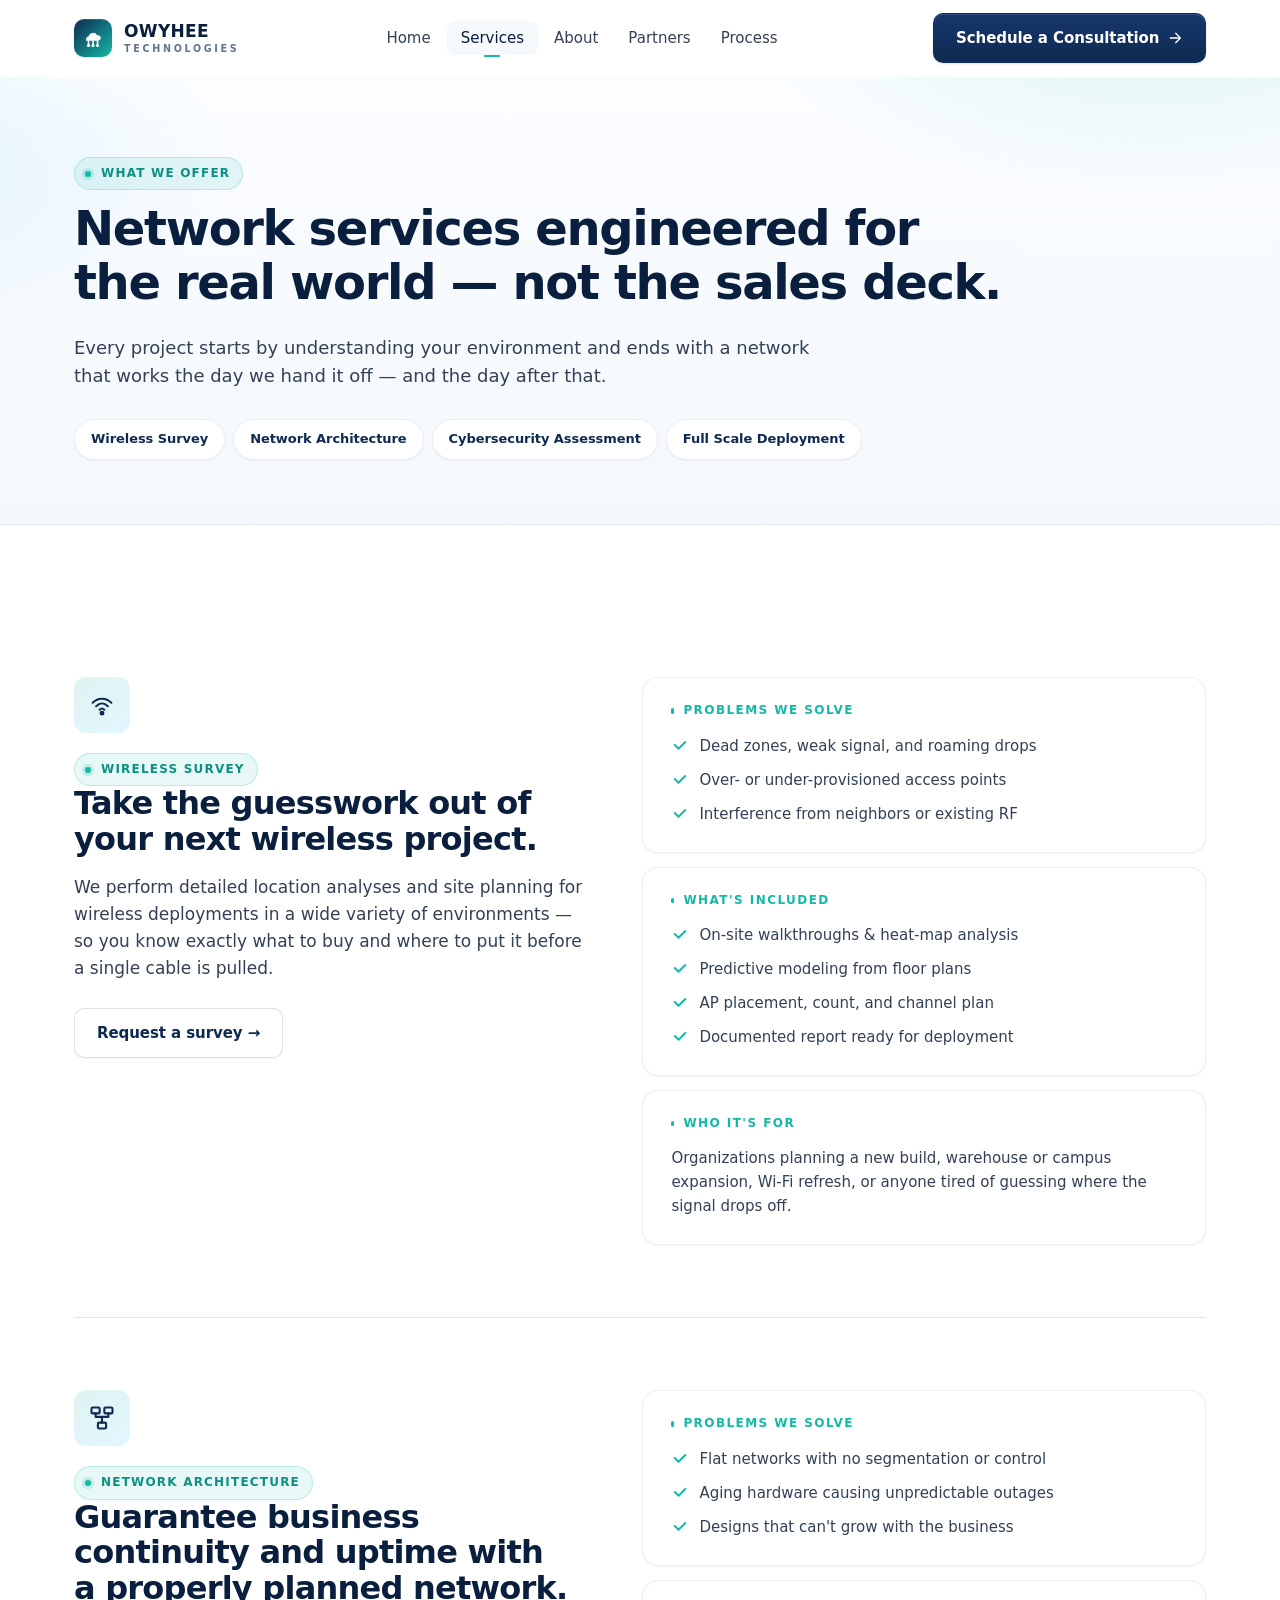
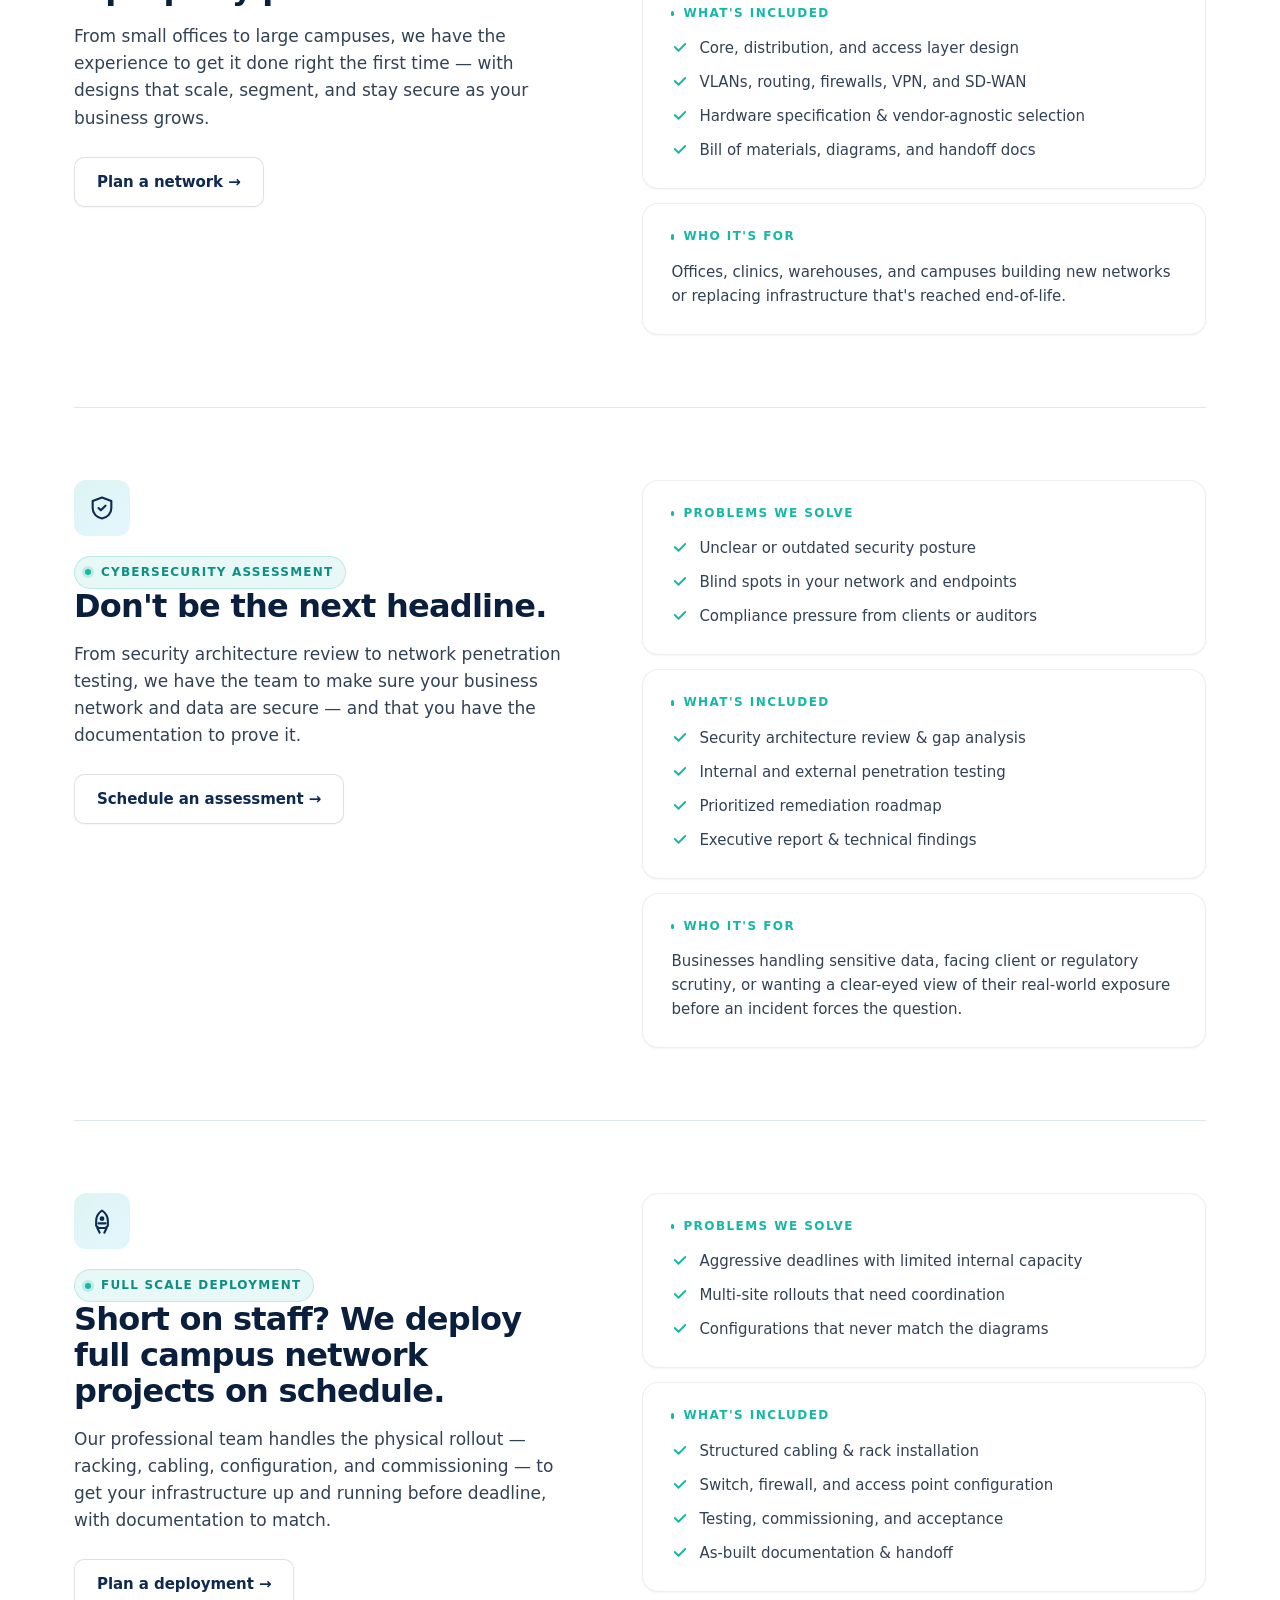
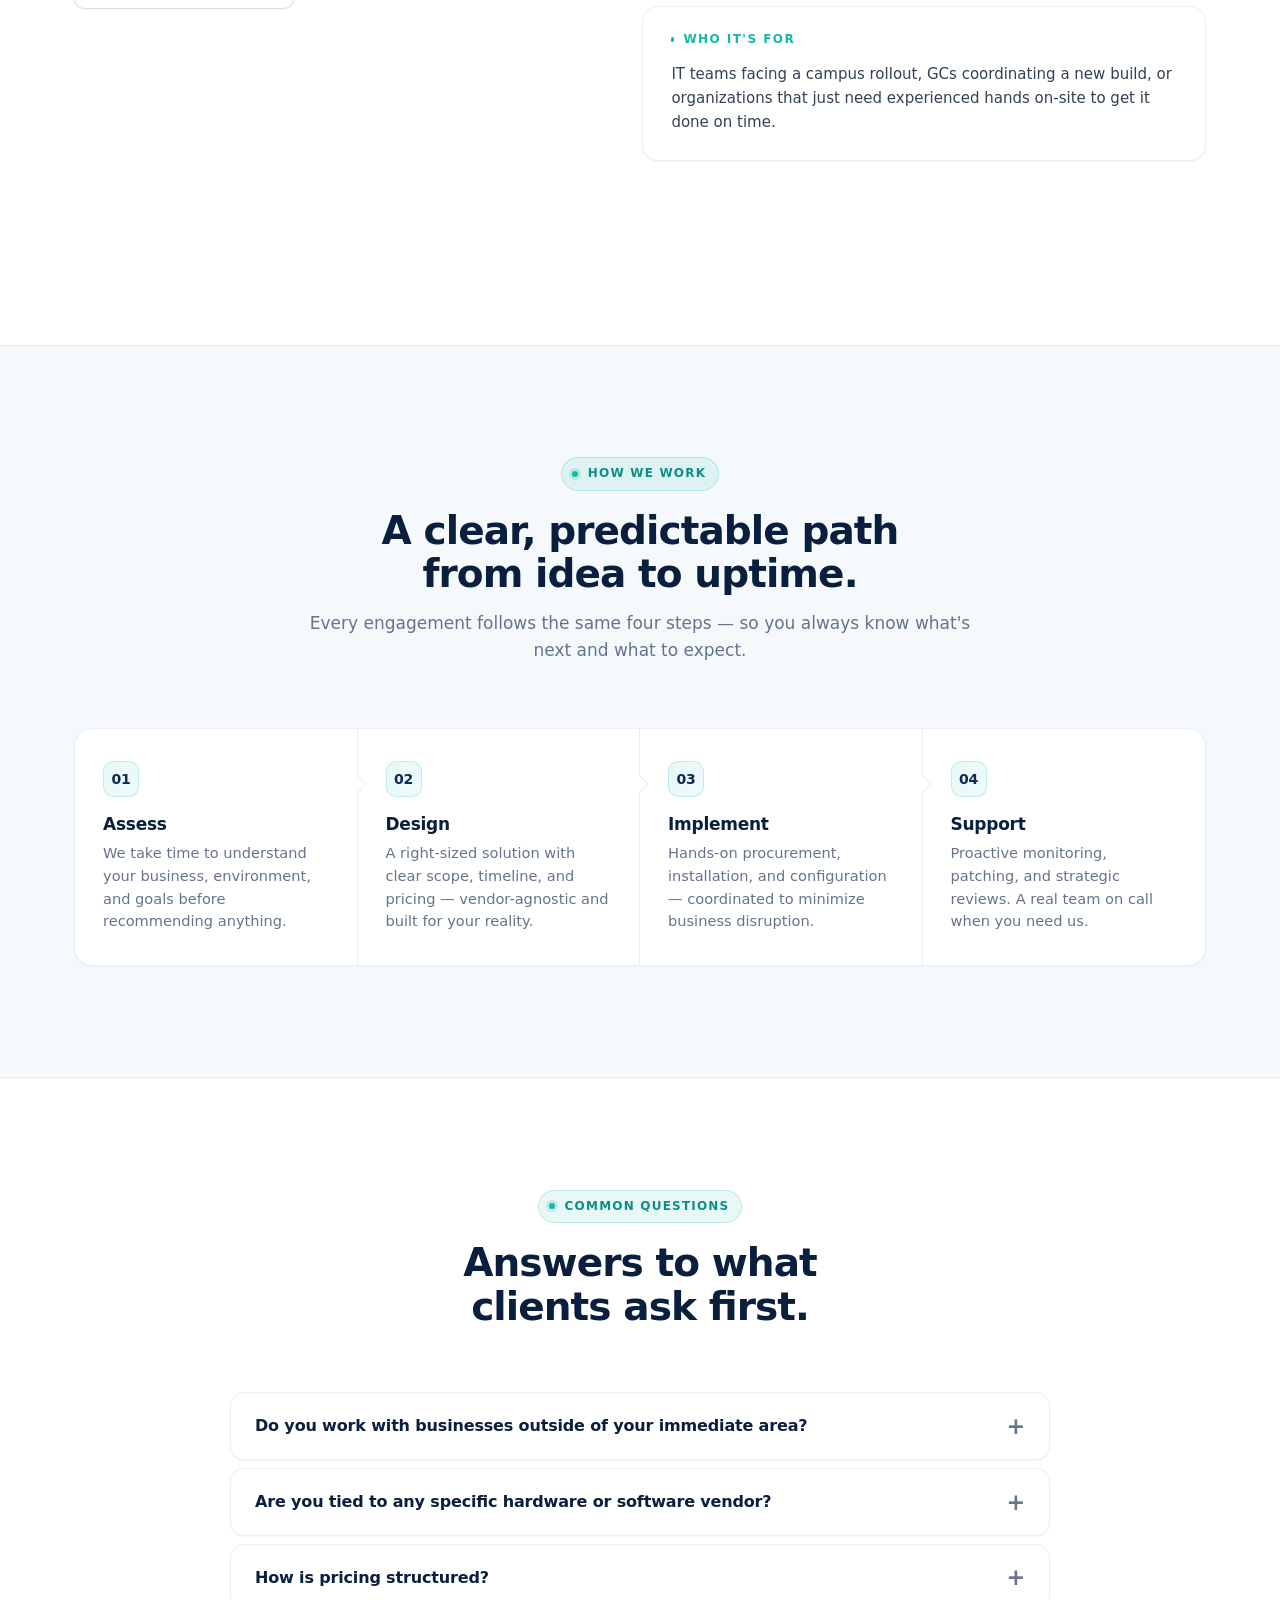
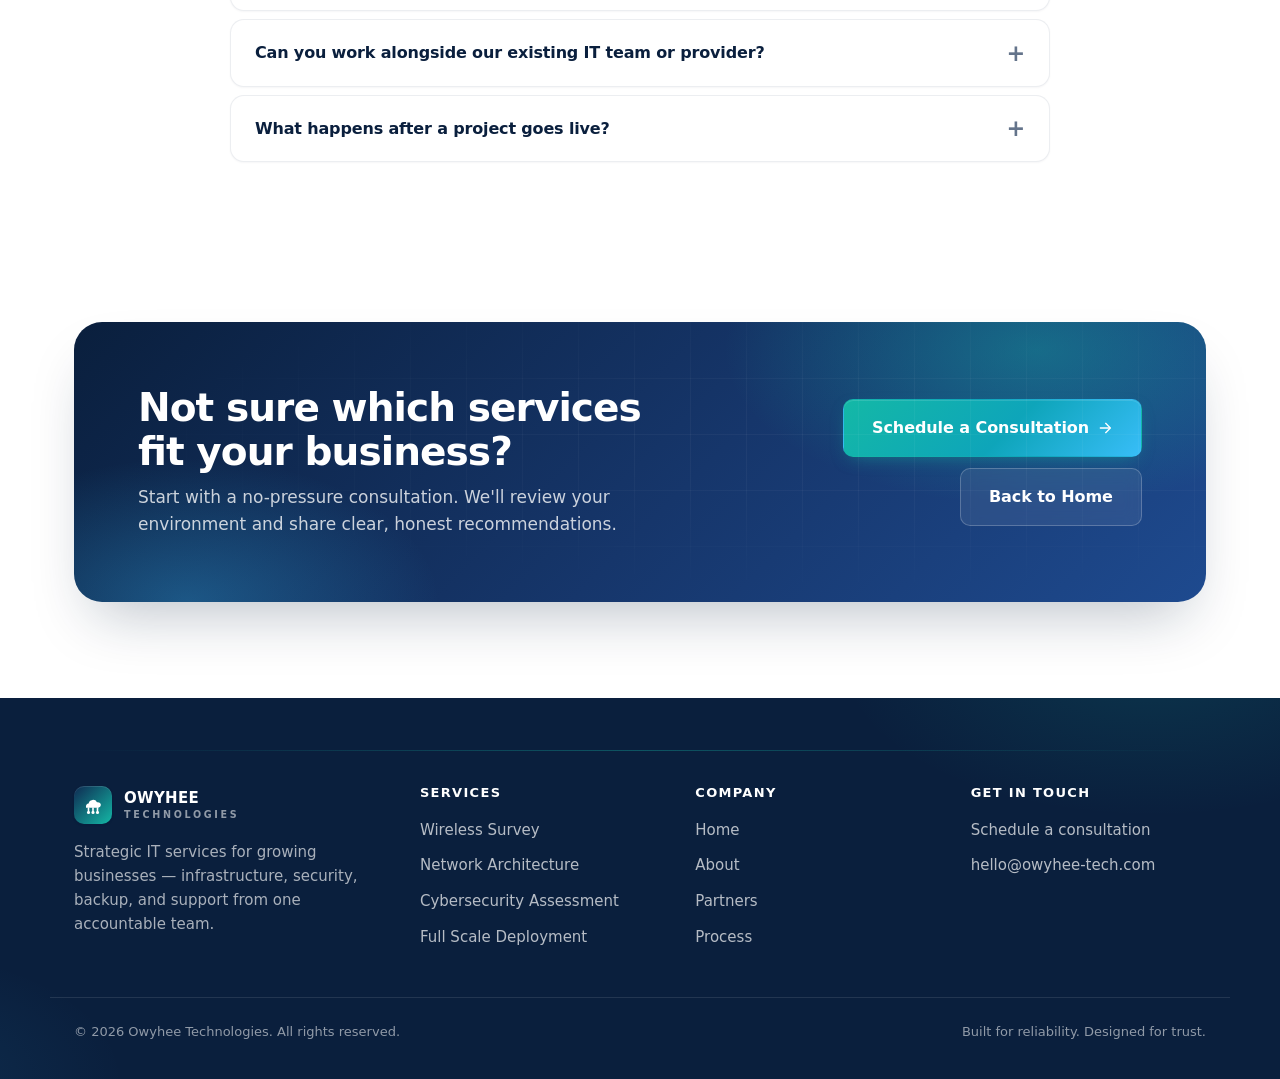
==== commit 3a113d44: "Add Who We Are and Trusted Partnerships sections Who We Are - New section on homepage (id="about") w" ====
--- a/services.html
+++ b/services.html
@@ -29,7 +29,8 @@
       <ul class="nav-links">
         <li><a href="index.html">Home</a></li>
         <li><a href="services.html" class="active">Services</a></li>
-        <li><a href="index.html#why">Why Us</a></li>
+        <li><a href="index.html#about">About</a></li>
+        <li><a href="index.html#partners">Partners</a></li>
         <li><a href="#process">Process</a></li>
       </ul>
     </nav>
@@ -317,7 +318,8 @@
       <h4>Company</h4>
       <ul>
         <li><a href="index.html">Home</a></li>
-        <li><a href="index.html#why">Why Us</a></li>
+        <li><a href="index.html#about">About</a></li>
+        <li><a href="index.html#partners">Partners</a></li>
         <li><a href="#process">Process</a></li>
       </ul>
     </div>
--- a/assets/css/styles.css
+++ b/assets/css/styles.css
@@ -1064,6 +1064,166 @@
 
 
 /* -----------------------------------------------------------------------------
+  12b. Who We Are / founder card
+----------------------------------------------------------------------------- */
+.founder {
+  max-width: 760px;
+  margin: 0 auto;
+  padding: 44px 44px 40px;
+  background: #fff;
+  border: 1px solid var(--border);
+  border-radius: 20px;
+  box-shadow: var(--shadow-sm);
+  position: relative;
+  overflow: hidden;
+}
+.founder::before {
+  content: "";
+  position: absolute;
+  inset: 0;
+  border-radius: inherit;
+  padding: 1px;
+  background: linear-gradient(135deg, rgba(20, 184, 166, 0.35), rgba(56, 189, 248, 0.15) 60%, transparent 100%);
+  -webkit-mask: linear-gradient(#000 0 0) content-box, linear-gradient(#000 0 0);
+  mask: linear-gradient(#000 0 0) content-box, linear-gradient(#000 0 0);
+  -webkit-mask-composite: xor;
+  mask-composite: exclude;
+  pointer-events: none;
+}
+.founder-header {
+  position: relative;
+  display: flex;
+  align-items: center;
+  gap: 16px;
+  margin-bottom: 28px;
+  padding-bottom: 24px;
+  border-bottom: 1px solid var(--border);
+}
+.founder-avatar {
+  flex: none;
+  width: 56px; height: 56px;
+  border-radius: 50%;
+  background: linear-gradient(135deg, var(--navy-700), var(--teal-500));
+  color: #fff;
+  display: grid;
+  place-items: center;
+  font-family: var(--font-display);
+  font-weight: 700;
+  font-size: 1.125rem;
+  letter-spacing: -0.01em;
+  box-shadow: 0 0 0 3px #fff, 0 0 0 5px rgba(20, 184, 166, 0.22);
+}
+.founder-name {
+  font-family: var(--font-display);
+  font-weight: 700;
+  color: var(--navy-900);
+  font-size: 1.125rem;
+  letter-spacing: -0.01em;
+  line-height: 1.2;
+}
+.founder-role {
+  font-size: .875rem;
+  color: var(--ink-500);
+  margin-top: 3px;
+}
+.founder-body {
+  position: relative;
+}
+.founder-body p {
+  color: var(--ink-700);
+  font-size: 1.0625rem;
+  line-height: 1.65;
+  margin-bottom: 1.1em;
+}
+.founder-body p:last-child {
+  margin-bottom: 0;
+  color: var(--navy-900);
+  font-weight: 500;
+}
+.founder-body p.lead {
+  font-size: 1.1875rem;
+  color: var(--navy-900);
+  line-height: 1.6;
+}
+@media (max-width: 640px) {
+  .founder { padding: 32px 24px 28px; }
+}
+
+/* -----------------------------------------------------------------------------
+  12c. Trusted Partnerships / logo grid
+----------------------------------------------------------------------------- */
+.partners {
+  list-style: none;
+  margin: 0;
+  padding: 0;
+  display: grid;
+  grid-template-columns: repeat(5, 1fr);
+  gap: 1px;
+  background: var(--border);
+  border: 1px solid var(--border);
+  border-radius: 18px;
+  overflow: hidden;
+  box-shadow: var(--shadow-sm);
+}
+.partner {
+  display: grid;
+  place-items: center;
+  min-height: 104px;
+  padding: 24px 20px;
+  background: #fff;
+  color: var(--ink-500);
+  font-family: var(--font-display);
+  font-weight: 700;
+  font-size: .9375rem;
+  letter-spacing: -0.005em;
+  text-align: center;
+  transition: color .25s var(--ease), background .25s var(--ease), transform .25s var(--ease);
+}
+.partner span {
+  opacity: .72;
+  filter: grayscale(0.2);
+  transition: opacity .25s var(--ease), filter .25s var(--ease);
+  white-space: nowrap;
+}
+.partner small {
+  display: block;
+  margin-top: 2px;
+  font-family: var(--font-sans);
+  font-size: .625rem;
+  font-weight: 600;
+  color: var(--ink-400);
+  letter-spacing: .18em;
+  text-transform: uppercase;
+}
+.partner:hover {
+  background: var(--bg-soft);
+  color: var(--navy-900);
+}
+.partner:hover span {
+  opacity: 1;
+  filter: none;
+}
+.partner img {
+  max-height: 40px;
+  width: auto;
+  opacity: .72;
+  filter: grayscale(0.6);
+  transition: opacity .25s var(--ease), filter .25s var(--ease);
+}
+.partner:hover img {
+  opacity: 1;
+  filter: none;
+}
+
+@media (max-width: 960px) {
+  .partners { grid-template-columns: repeat(3, 1fr); }
+}
+@media (max-width: 560px) {
+  .partners { grid-template-columns: repeat(2, 1fr); }
+  .partner { min-height: 88px; padding: 18px 14px; font-size: .875rem; }
+}
+
+/* -----------------------------------------------------------------------------
   13b. Page hero (interior pages)
 ----------------------------------------------------------------------------- */
 .page-hero {
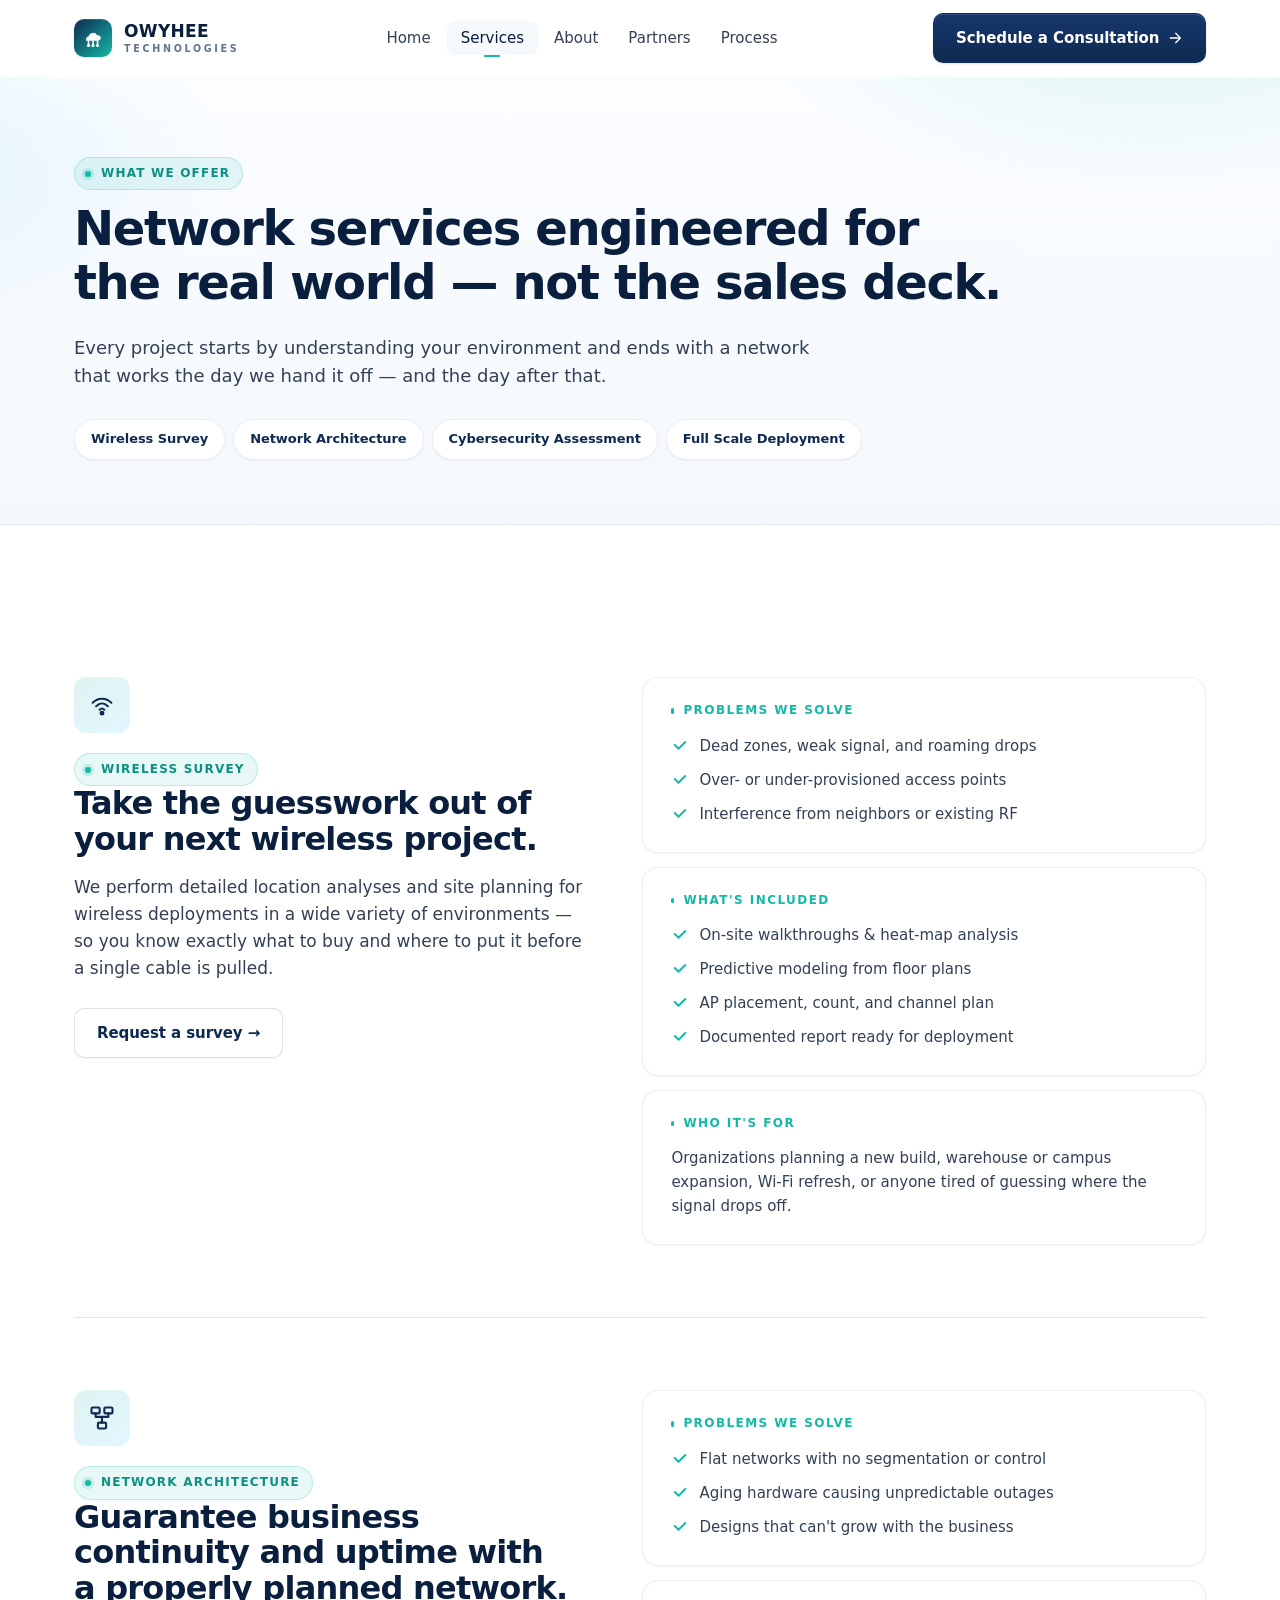
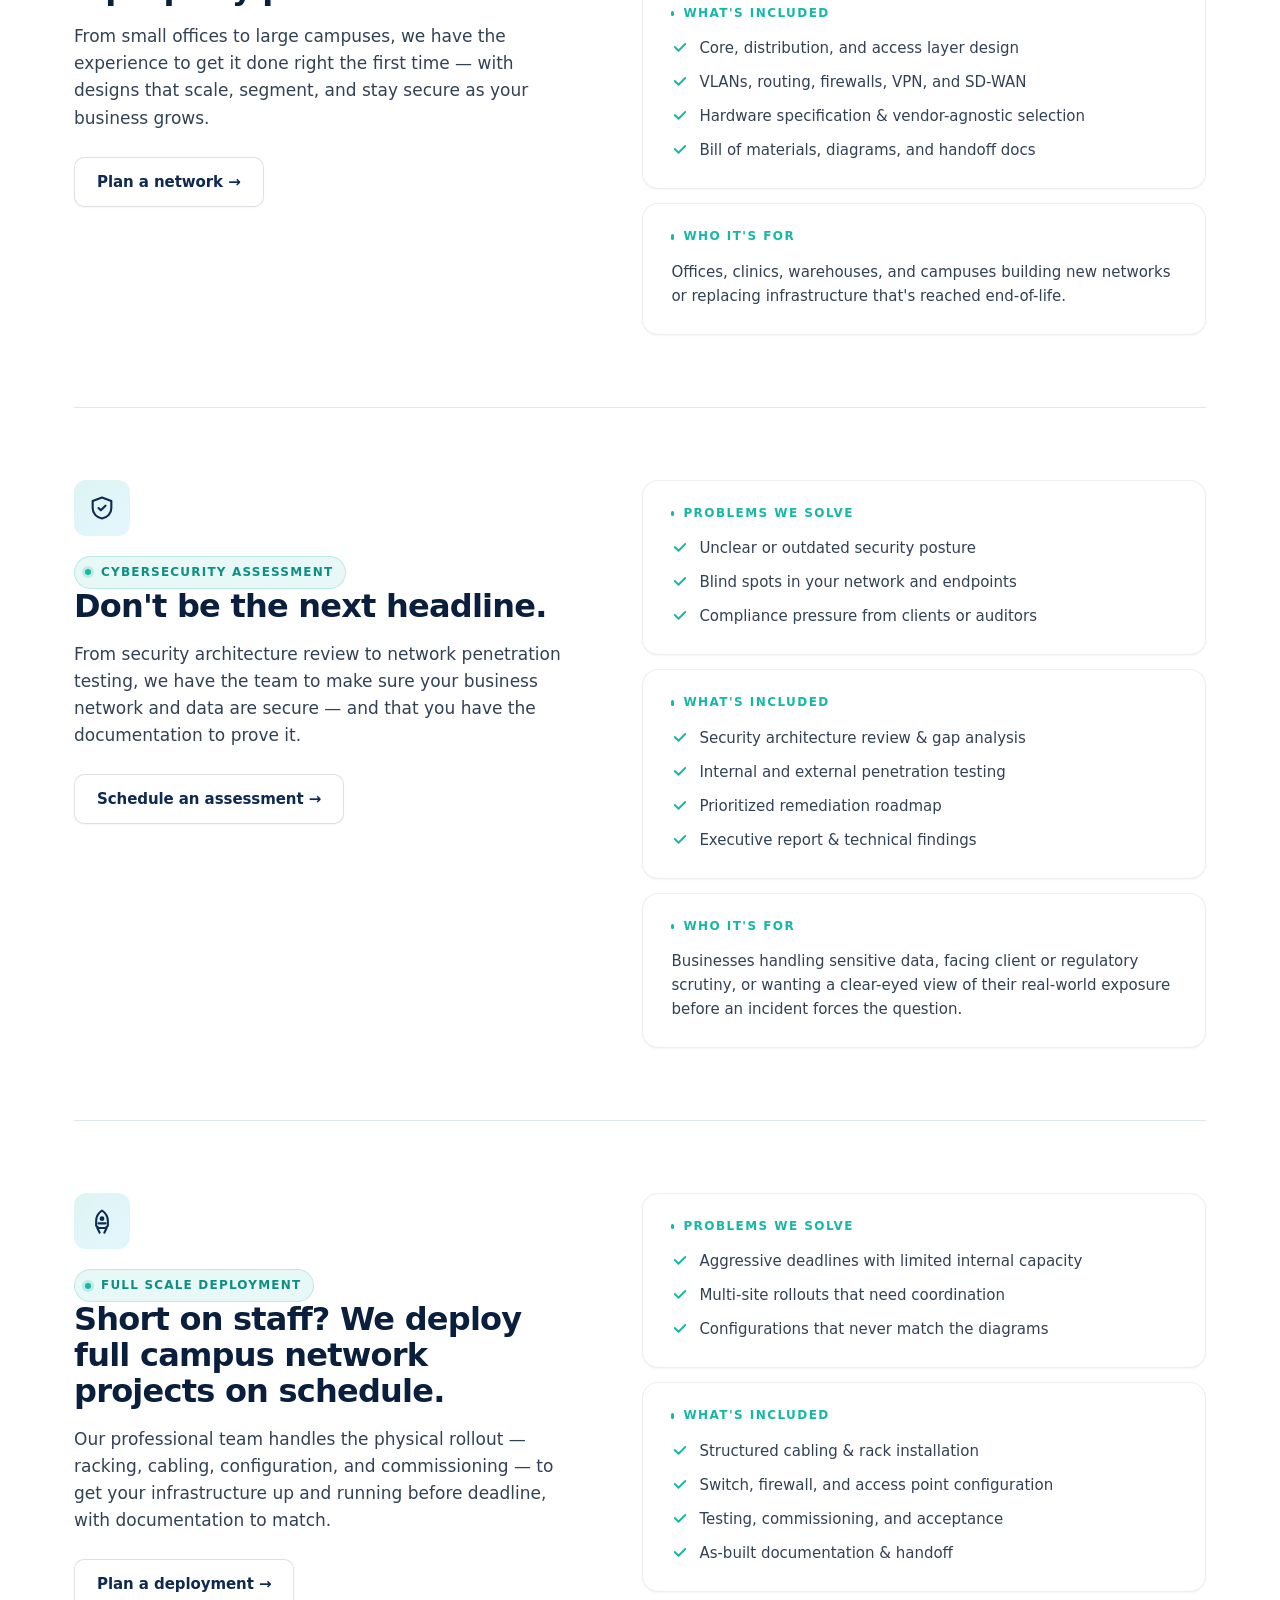
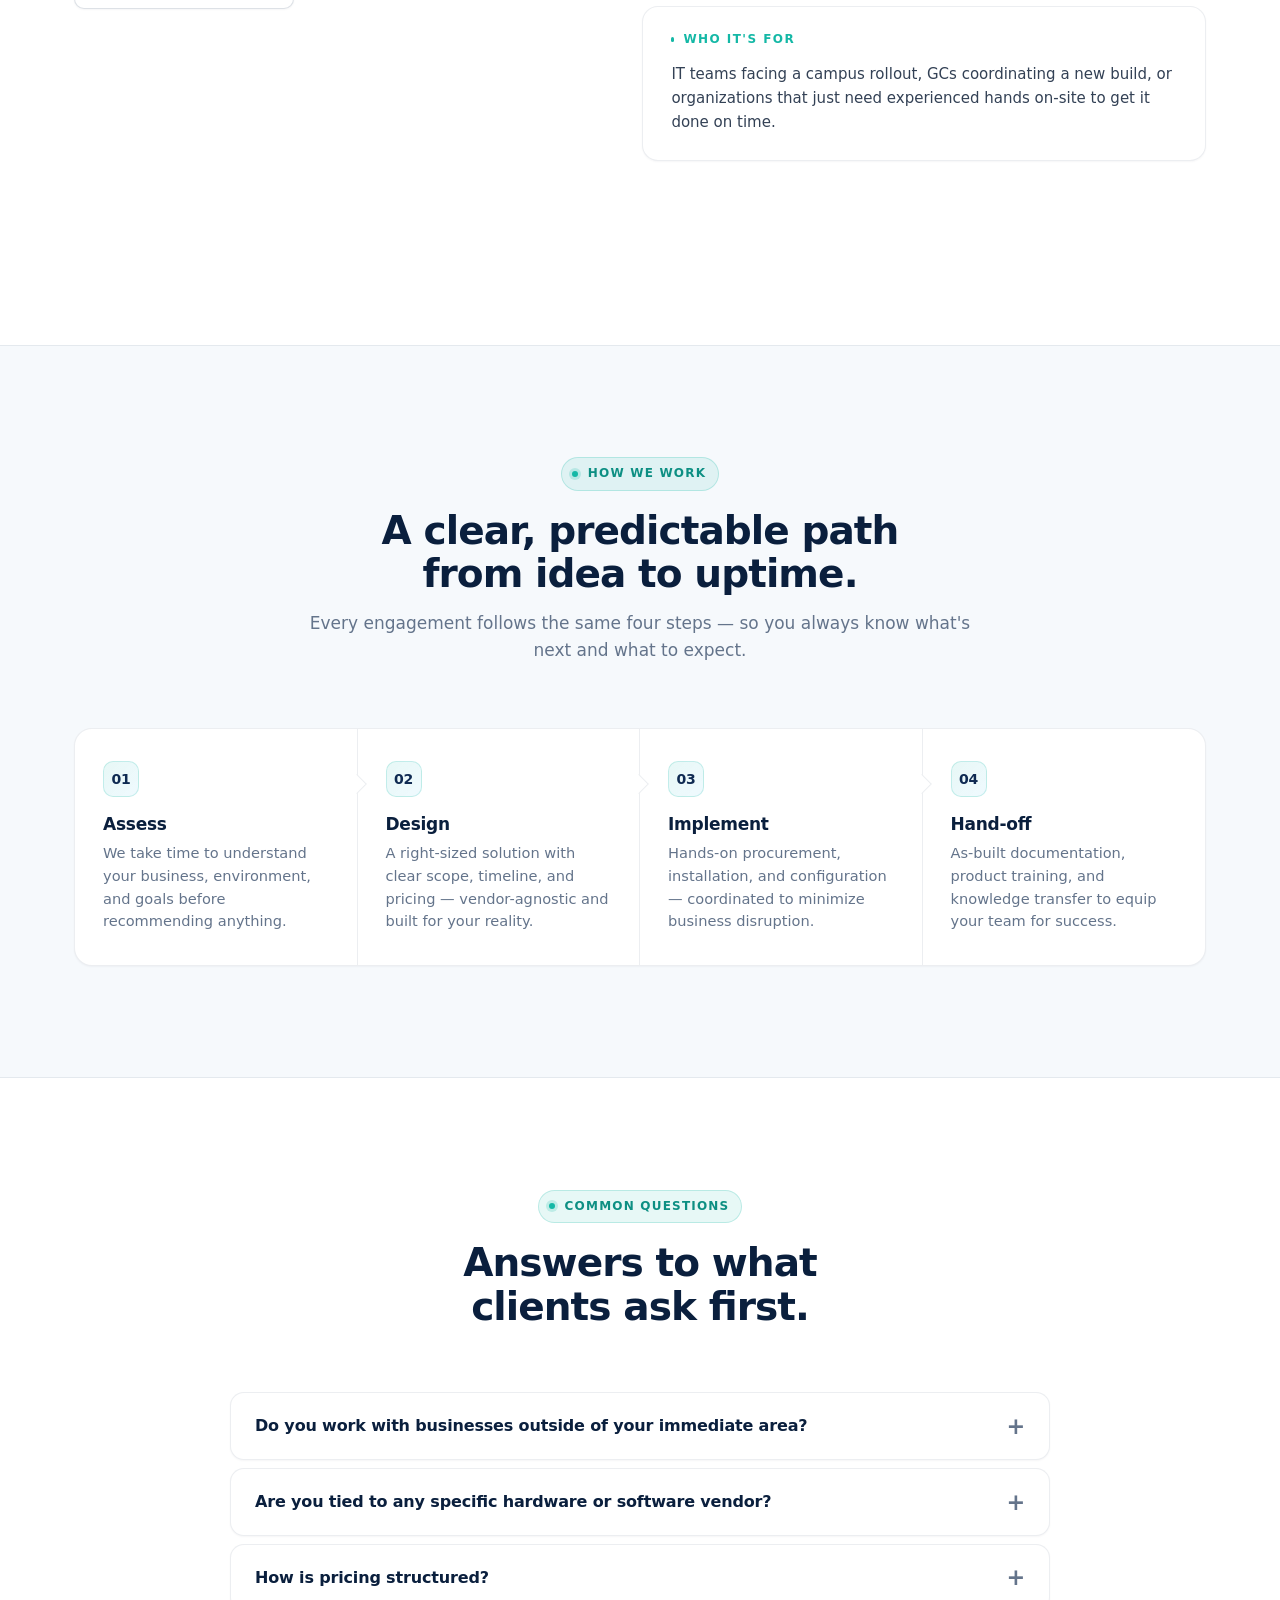
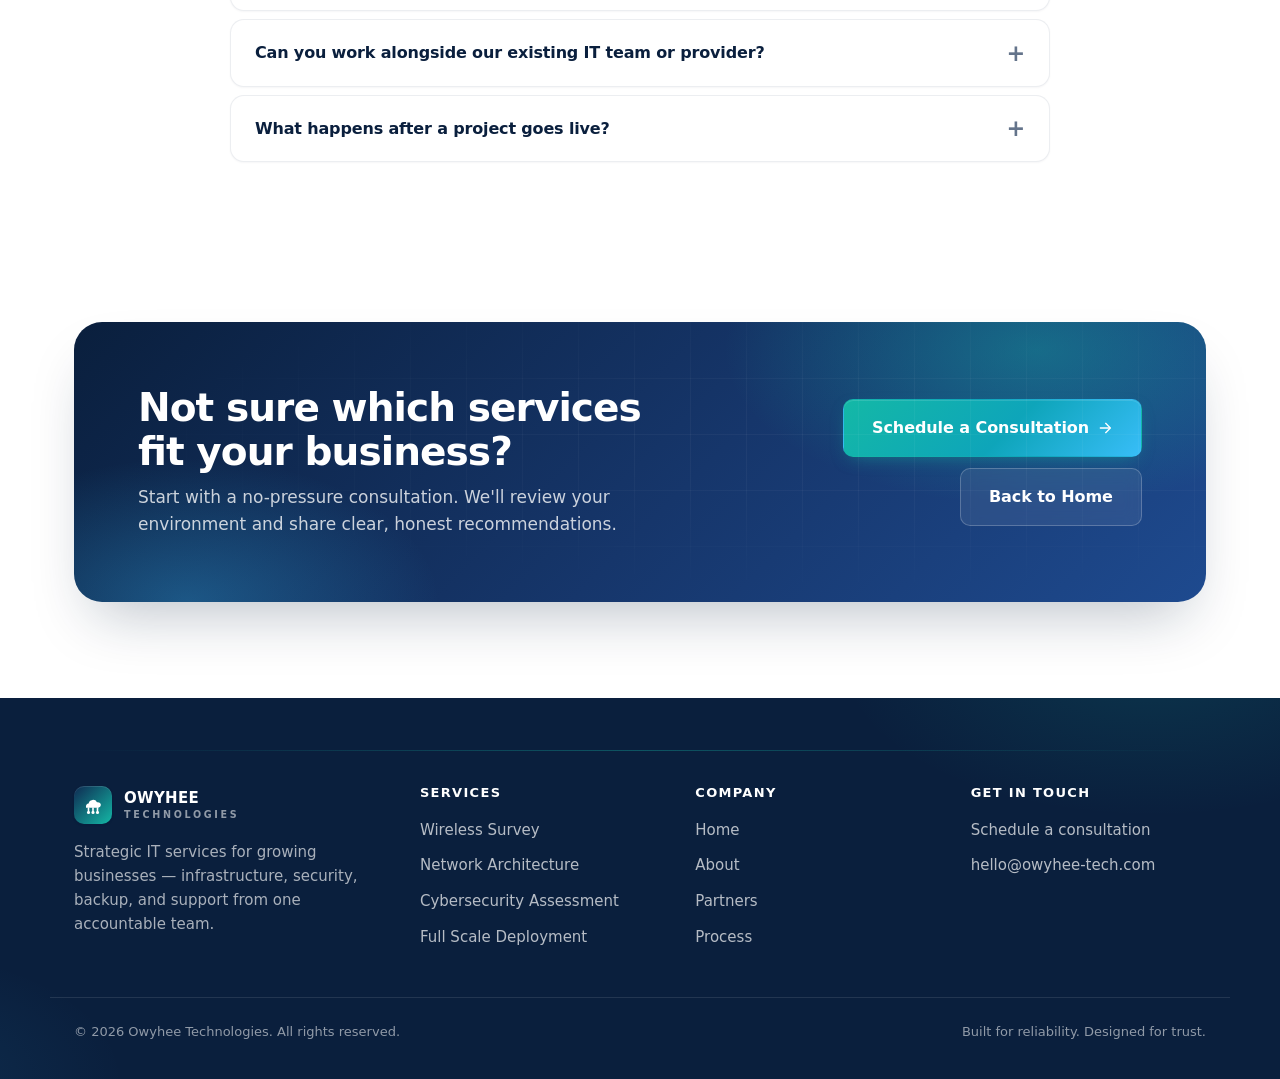
==== commit 082ff8f1: "Remove managed-services language and placeholder testimonials Process: rename step 04 from "Support"" ====
--- a/services.html
+++ b/services.html
@@ -234,8 +234,8 @@
         </li>
         <li class="process-step">
           <div class="process-num" aria-hidden="true">04</div>
-          <h3>Support</h3>
-          <p>Proactive monitoring, patching, and strategic reviews. A real team on call when you need us.</p>
+          <h3>Hand-off</h3>
+          <p>As-built documentation, product training, and knowledge transfer to equip your team for success.</p>
         </li>
       </ol>
     </div>
--- a/assets/css/styles.css
+++ b/assets/css/styles.css
@@ -1168,51 +1168,69 @@
 .partner {
   display: grid;
   place-items: center;
-  min-height: 104px;
+  min-height: 112px;
   padding: 24px 20px;
   background: #fff;
-  color: var(--ink-500);
   font-family: var(--font-display);
+  font-size: 1.05rem;
+  text-align: center;
+  transition: background .25s var(--ease), transform .25s var(--ease);
+}
+.partner-logo {
+  display: inline-flex;
+  flex-direction: column;
+  align-items: center;
+  justify-content: center;
+  gap: 2px;
+  line-height: 1;
+  color: var(--brand, var(--navy-800));
+  opacity: .88;
+  transition: opacity .25s var(--ease), transform .25s var(--ease);
+  white-space: nowrap;
+}
+.partner-logo .pl-main {
+  font-family: var(--font-display);
+  font-weight: 800;
+  letter-spacing: -0.015em;
+  font-size: 1.05rem;
+}
+.partner-logo .pl-main.tracked { letter-spacing: .12em; }
+.partner-logo .pl-main.lower   { text-transform: lowercase; letter-spacing: -0.02em; }
+.partner-logo .pl-main.upper   { text-transform: uppercase; }
+.partner-logo .pl-sub {
+  font-family: var(--font-sans);
+  font-size: .6rem;
   font-weight: 700;
-  font-size: .9375rem;
-  letter-spacing: -0.005em;
-  text-align: center;
-  transition: color .25s var(--ease), background .25s var(--ease), transform .25s var(--ease);
-}
-.partner span {
-  opacity: .72;
-  filter: grayscale(0.2);
-  transition: opacity .25s var(--ease), filter .25s var(--ease);
-  white-space: nowrap;
-}
-.partner small {
-  display: block;
-  margin-top: 2px;
-  font-family: var(--font-sans);
-  font-size: .625rem;
-  font-weight: 600;
-  color: var(--ink-400);
-  letter-spacing: .18em;
+  letter-spacing: .22em;
   text-transform: uppercase;
-}
+  opacity: .9;
+}
+.partner-logo .pl-accent { color: var(--accent, var(--brand)); }
+.partner-logo .pl-bar {
+  width: 36px; height: 3px;
+  background: var(--accent, var(--brand));
+  border-radius: 2px;
+  margin-bottom: 6px;
+}
+
 .partner:hover {
   background: var(--bg-soft);
-  color: var(--navy-900);
-}
-.partner:hover span {
+}
+.partner:hover .partner-logo {
   opacity: 1;
-  filter: none;
-}
+  transform: scale(1.03);
+}
+
 .partner img {
-  max-height: 40px;
+  max-height: 44px;
+  max-width: 80%;
   width: auto;
-  opacity: .72;
-  filter: grayscale(0.6);
-  transition: opacity .25s var(--ease), filter .25s var(--ease);
+  opacity: .88;
+  transition: opacity .25s var(--ease), transform .25s var(--ease);
 }
 .partner:hover img {
   opacity: 1;
-  filter: none;
+  transform: scale(1.03);
 }
 
 @media (max-width: 960px) {
